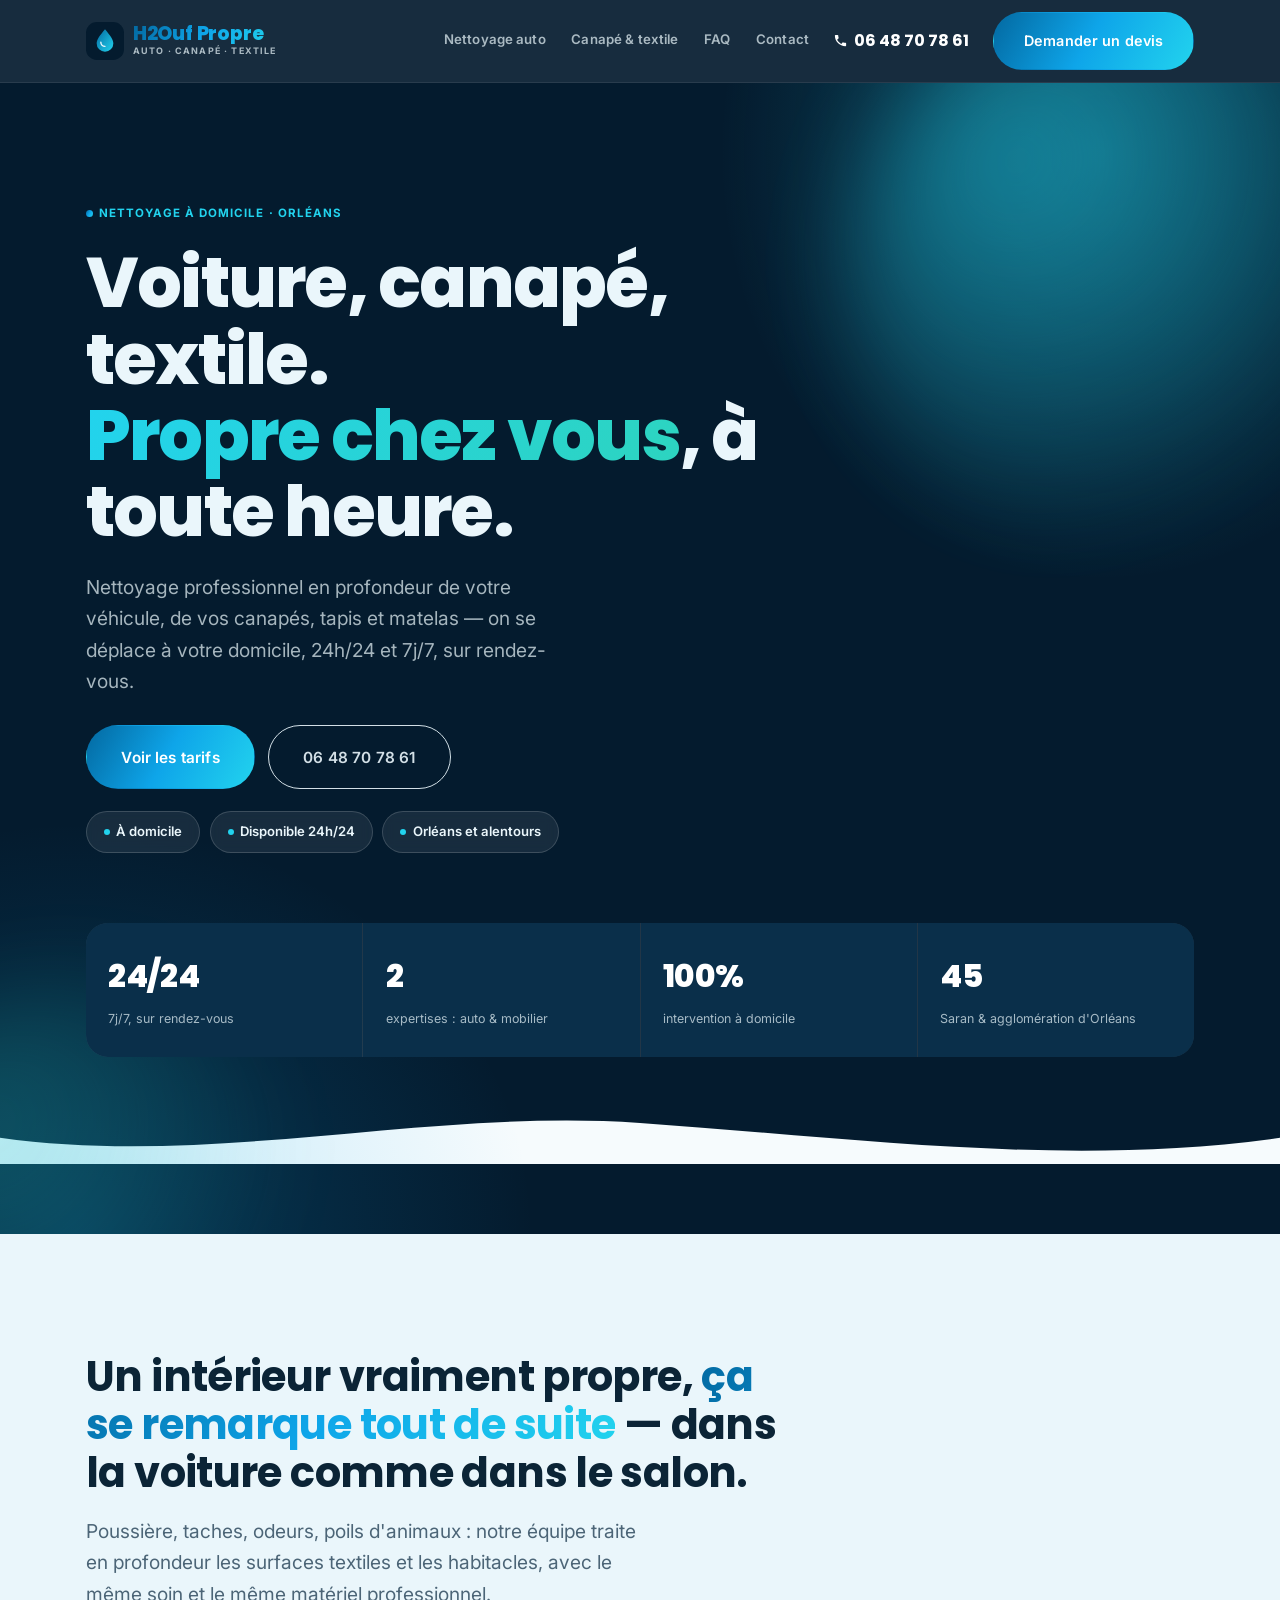
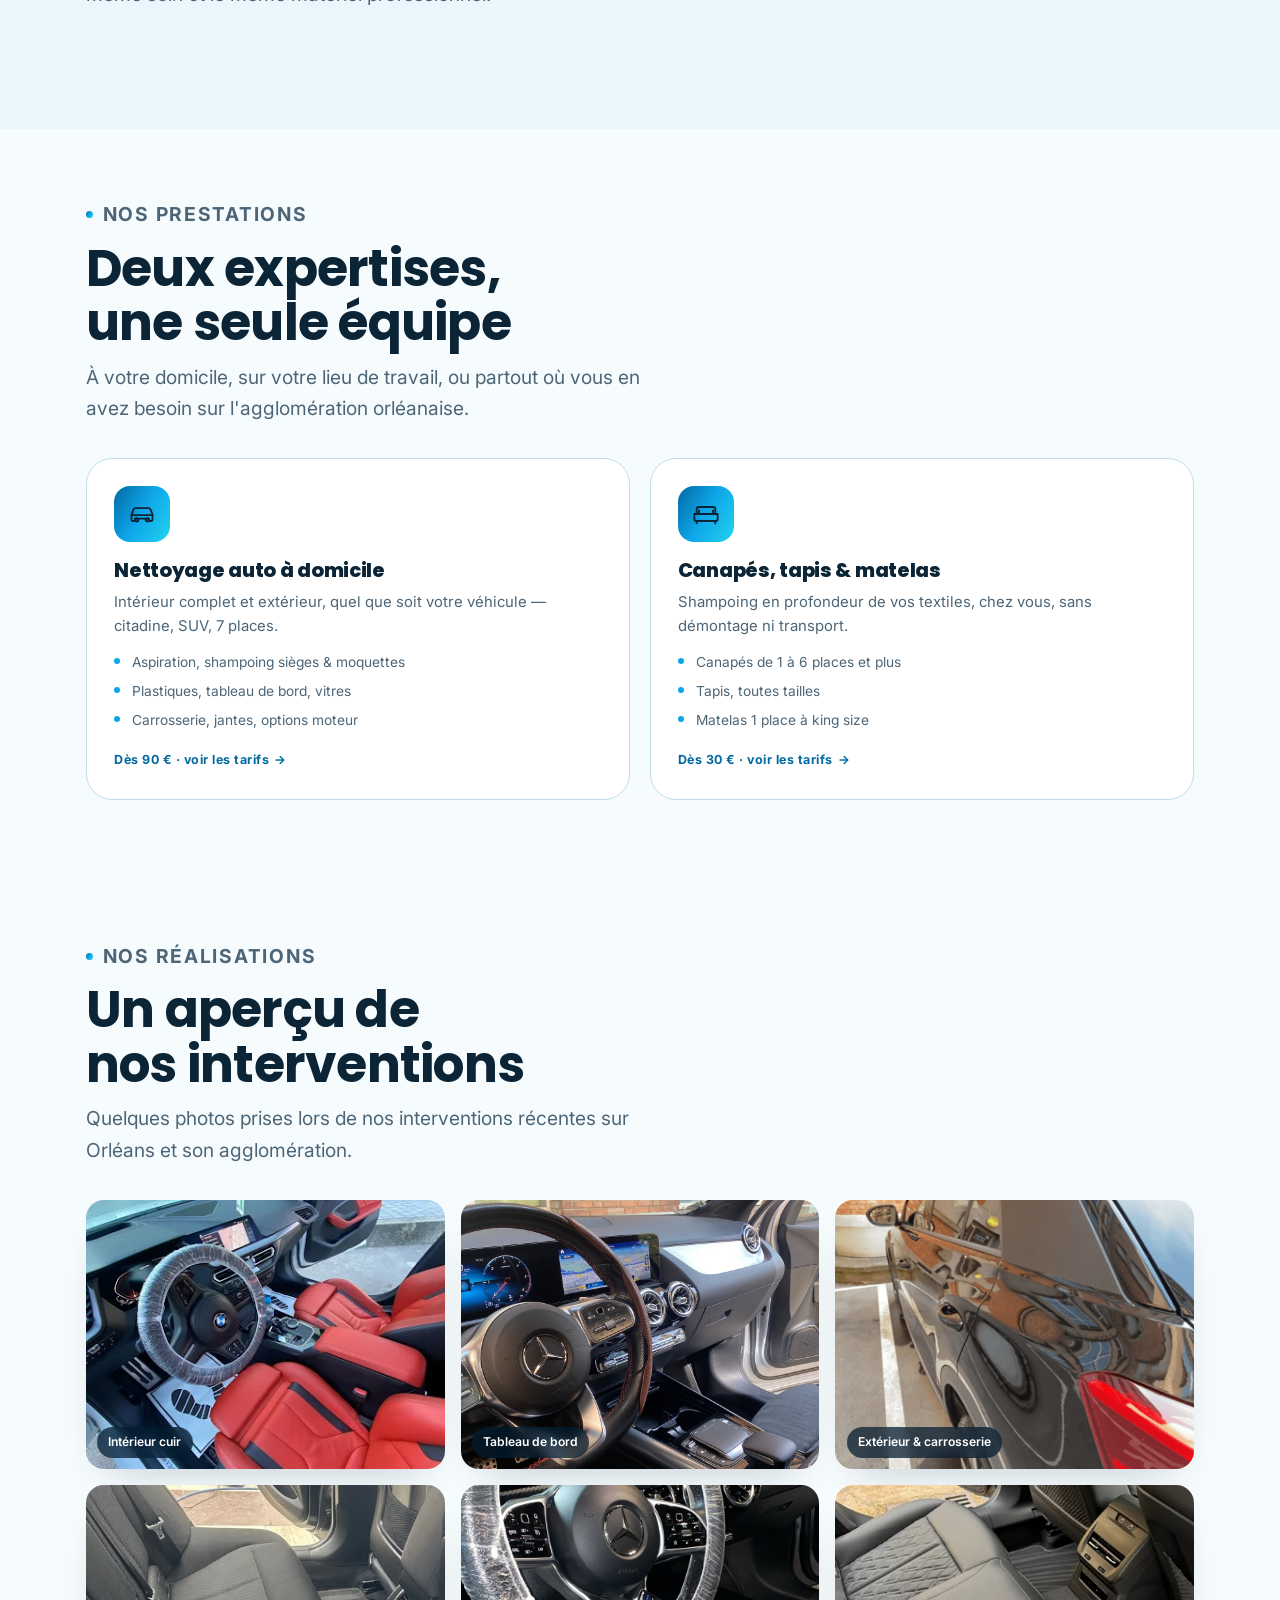
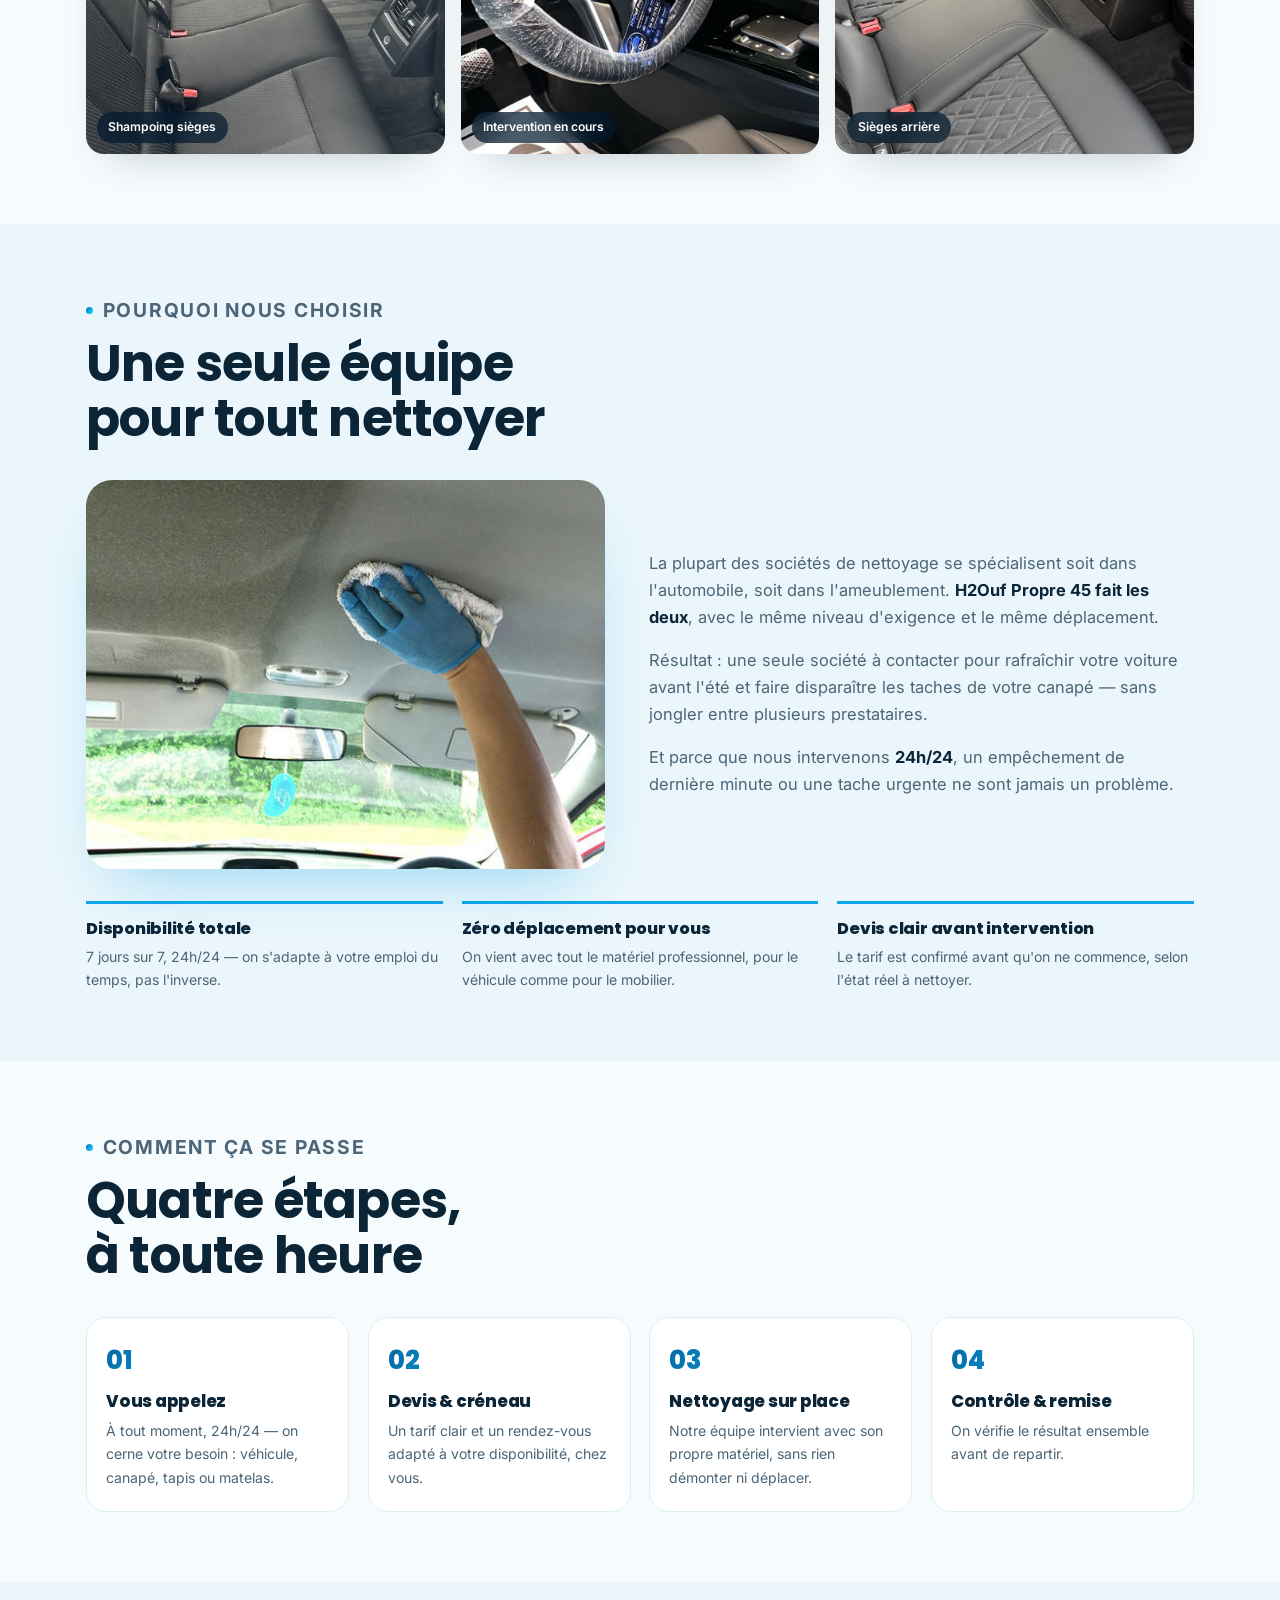
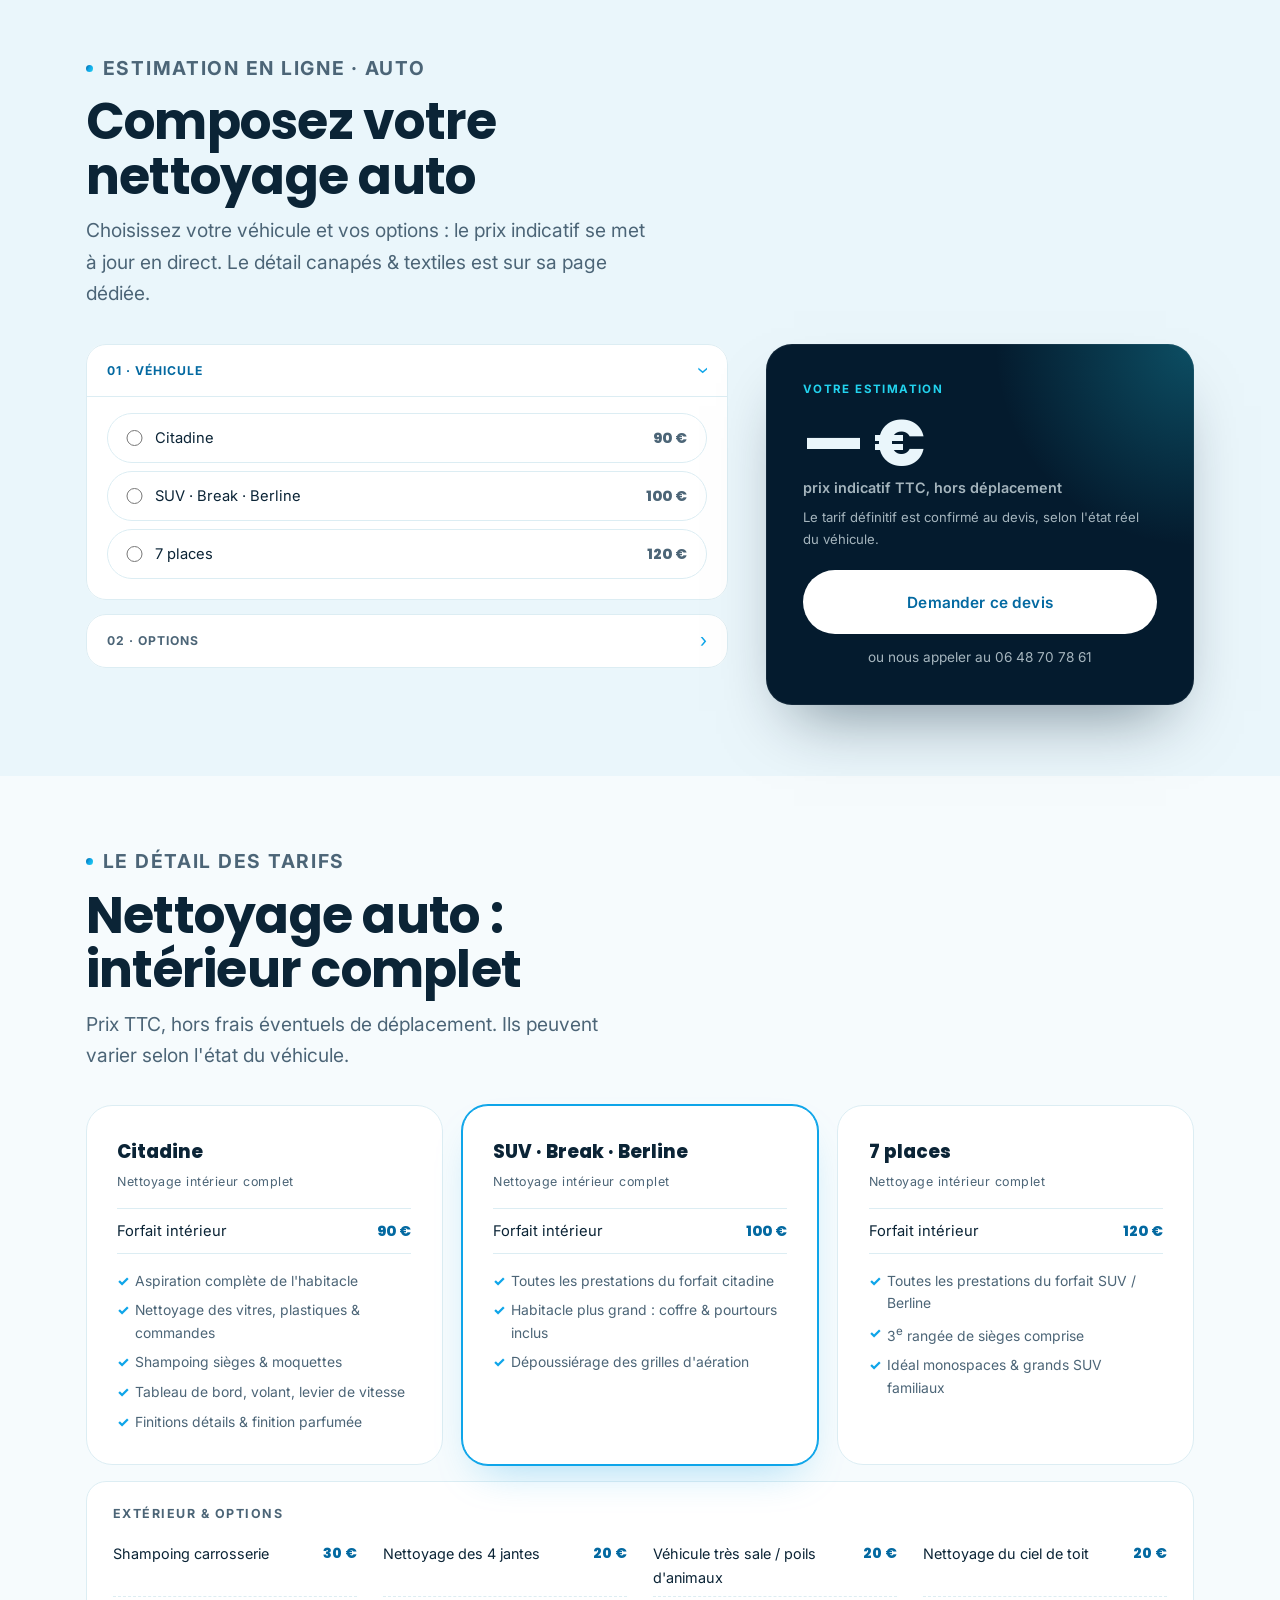
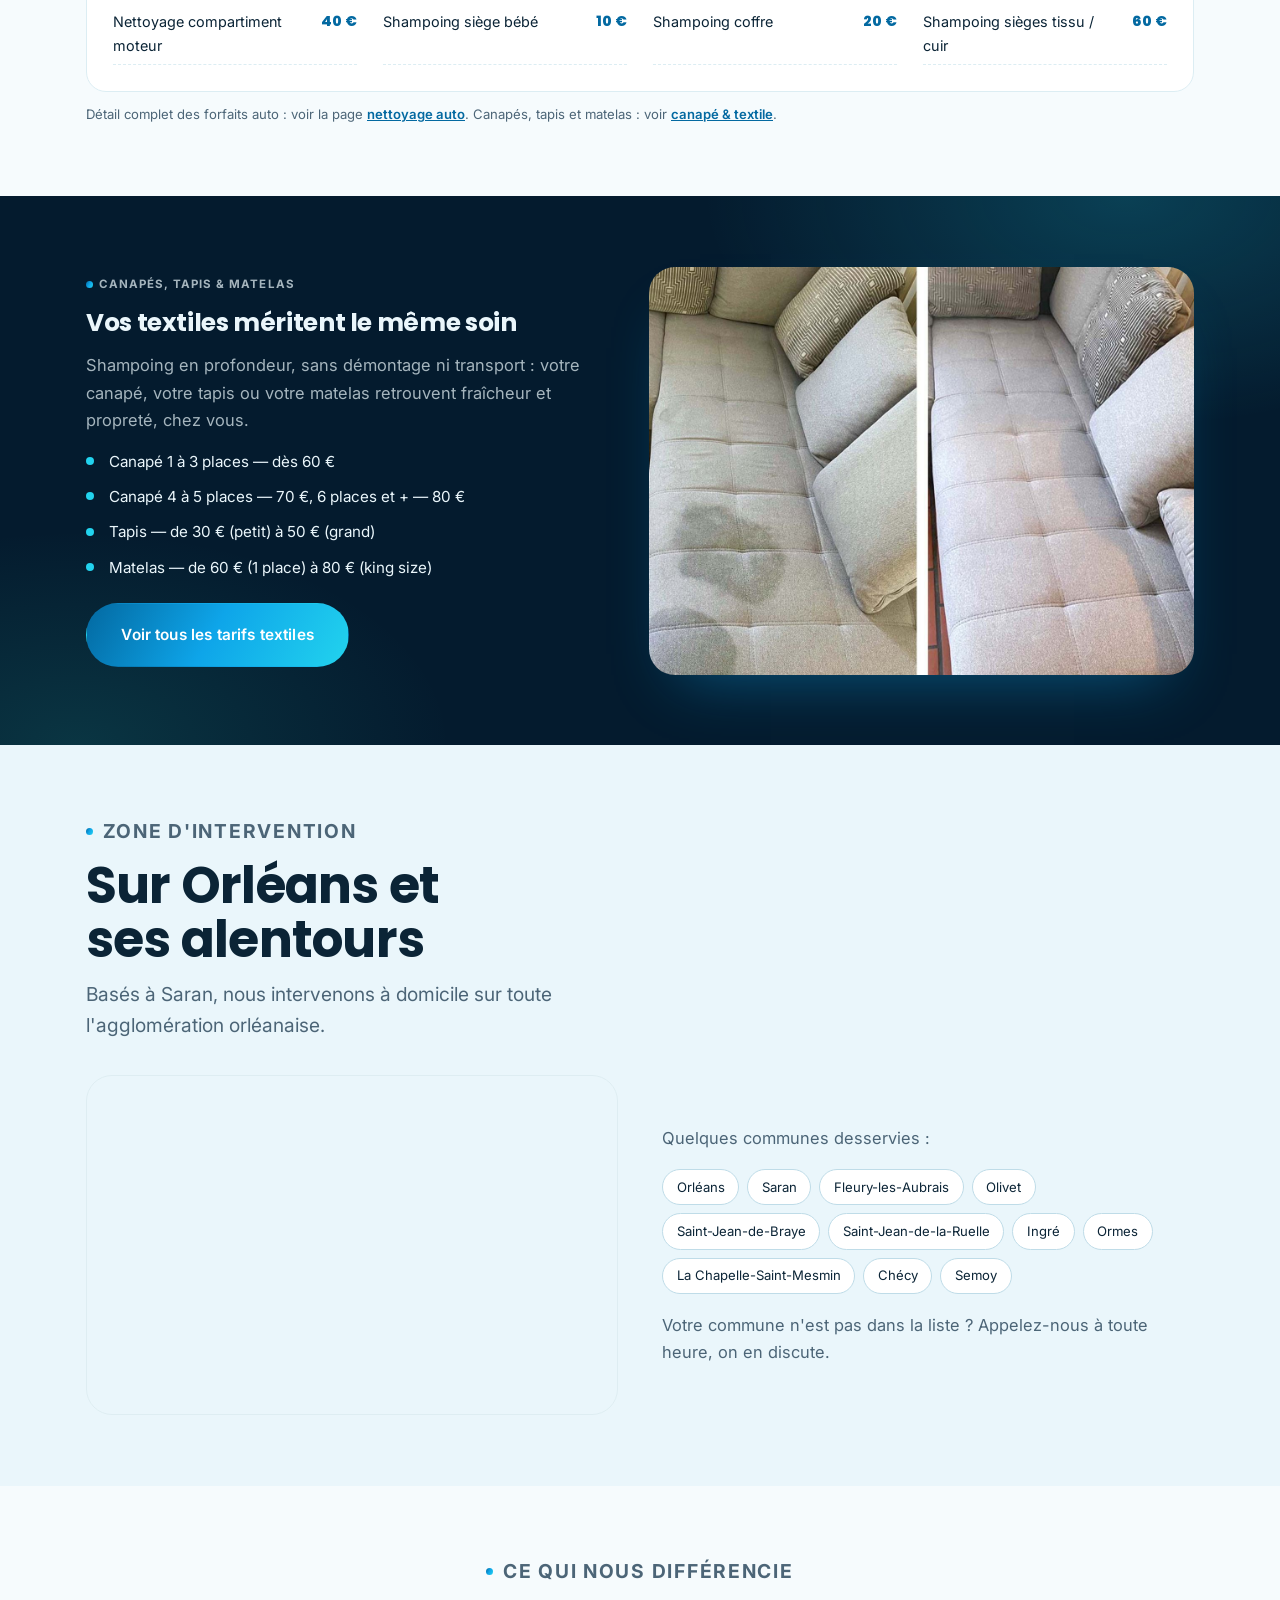
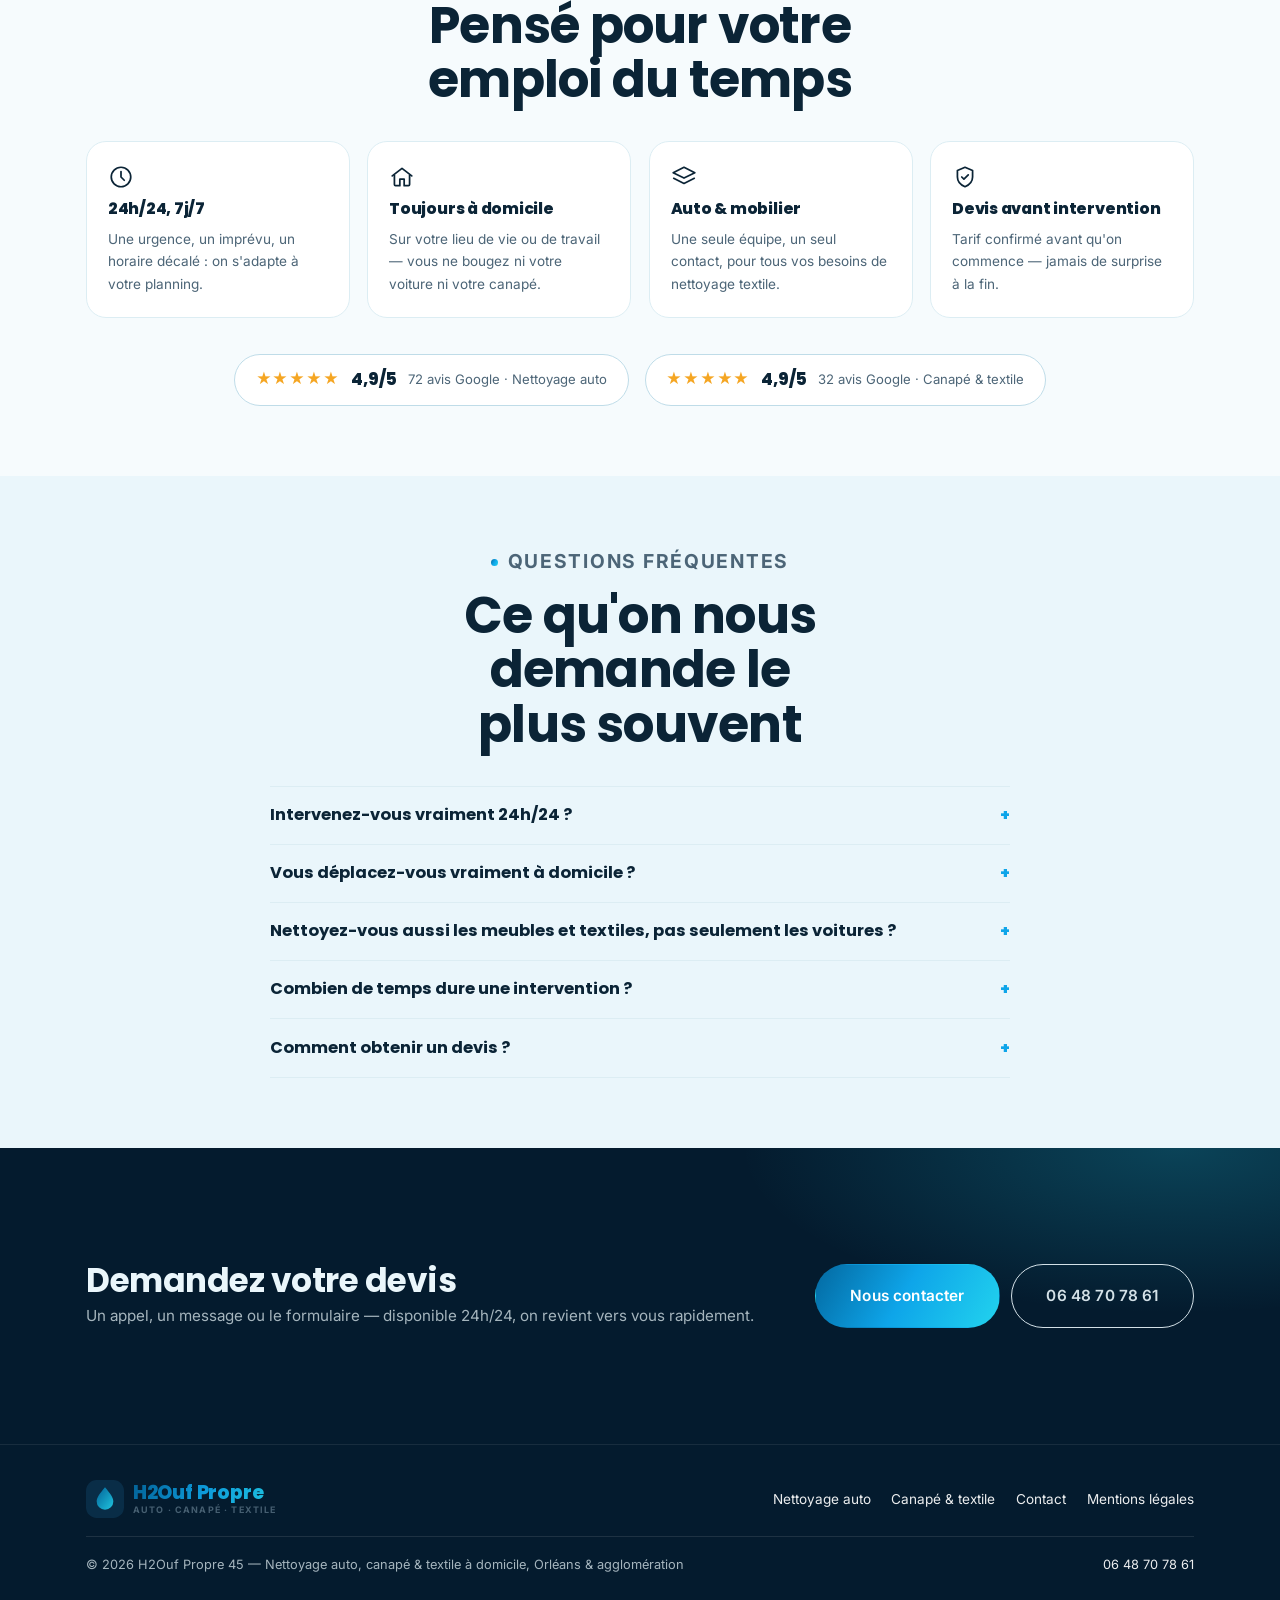
==== index.html @ df5ea88c "Initial commit — site vitrine H2Ouf Propre 45 Site statique (nettoyage auto, canapé/tapis/matelas à " ====
<!doctype html>
<html lang="fr">
<head>
<meta charset="utf-8" />
<meta name="viewport" content="width=device-width, initial-scale=1" />
<title>H2Ouf Propre 45 — Nettoyage auto &amp; canapé, Orléans</title>
<meta name="description" content="Nettoyage professionnel à domicile sur Orléans et son agglomération : intérieur &amp; extérieur auto, canapés, tapis, matelas. Intervention 24h/24, 7j/7, sur rendez-vous." />
<link rel="icon" type="image/svg+xml" href="data:image/svg+xml,%3Csvg xmlns='http://www.w3.org/2000/svg' viewBox='0 0 64 64'%3E%3Cdefs%3E%3ClinearGradient id='g' x1='0' y1='0' x2='1' y2='1'%3E%3Cstop offset='0' stop-color='%230369a1'/%3E%3Cstop offset='1' stop-color='%2322d3ee'/%3E%3C/linearGradient%3E%3C/defs%3E%3Crect width='64' height='64' rx='16' fill='%23041b2e'/%3E%3Cpath d='M32 12c9 11 14 17 14 24a14 14 0 1 1-28 0c0-7 5-13 14-24Z' fill='url(%23g)'/%3E%3C/svg%3E" />
<meta property="og:title" content="H2Ouf Propre 45 — Nettoyage auto, canapé &amp; textile à domicile" />
<meta property="og:description" content="Intervention 24h/24 sur Orléans et son agglomération. Auto, canapés, tapis, matelas — nettoyage professionnel chez vous." />
<meta property="og:type" content="website" />
<meta property="og:image" content="https://h2oufpropre45.fr/assets/og-image.svg" />
<meta name="twitter:card" content="summary_large_image" />
<link rel="canonical" href="https://h2oufpropre45.fr/" />

<script type="application/ld+json">
{
  "@context": "https://schema.org",
  "@type": "LocalBusiness",
  "name": "H2Ouf Propre 45",
  "description": "Nettoyage professionnel à domicile de véhicules, canapés, tapis et matelas, sur Orléans et son agglomération. Intervention 24h/24 sur rendez-vous.",
  "telephone": "+33648707861",
  "url": "https://h2oufpropre45.fr",
  "priceRange": "30–120 €",
  "areaServed": { "@type": "City", "name": "Orléans" },
  "address": {
    "@type": "PostalAddress",
    "streetAddress": "287 rue de l'ancien aérodrome",
    "addressLocality": "Saran",
    "postalCode": "45770",
    "addressRegion": "Loiret",
    "addressCountry": "FR"
  },
  "openingHoursSpecification": {
    "@type": "OpeningHoursSpecification",
    "dayOfWeek": ["Monday","Tuesday","Wednesday","Thursday","Friday","Saturday","Sunday"],
    "opens": "00:00",
    "closes": "23:59"
  }
}
</script>

<script type="application/ld+json">
{
  "@context": "https://schema.org",
  "@type": "FAQPage",
  "mainEntity": [
    {
      "@type": "Question",
      "name": "Intervenez-vous vraiment 24h/24 ?",
      "acceptedAnswer": { "@type": "Answer", "text": "Oui. Nous prenons les appels et les demandes à toute heure, 7 jours sur 7, et fixons un créneau d'intervention selon votre urgence et nos disponibilités." }
    },
    {
      "@type": "Question",
      "name": "Vous déplacez-vous vraiment à domicile ?",
      "acceptedAnswer": { "@type": "Answer", "text": "Oui, avec tout le matériel nécessaire — pour votre véhicule comme pour votre canapé, votre tapis ou votre matelas. Aucun besoin de vous déplacer." }
    },
    {
      "@type": "Question",
      "name": "Nettoyez-vous aussi les meubles et textiles, pas seulement les voitures ?",
      "acceptedAnswer": { "@type": "Answer", "text": "Oui, c'est notre spécificité : la même équipe et le même savoir-faire pour l'intérieur de votre véhicule et pour vos canapés, tapis et matelas." }
    },
    {
      "@type": "Question",
      "name": "Combien de temps dure une intervention ?",
      "acceptedAnswer": { "@type": "Answer", "text": "Comptez en moyenne 1 h à 2 h pour un nettoyage intérieur complet de véhicule, et de 30 min à 1 h 30 pour un canapé selon sa taille. Un devis précis vous est donné avant l'intervention." }
    },
    {
      "@type": "Question",
      "name": "Comment obtenir un devis ?",
      "acceptedAnswer": { "@type": "Answer", "text": "Un appel ou un message au 06 48 70 78 61, à toute heure. On vous propose un créneau et un tarif clair avant de venir." }
    }
  ]
}
</script>

<link rel="preconnect" href="https://fonts.googleapis.com" />
<link rel="preconnect" href="https://fonts.gstatic.com" crossorigin />
<link rel="stylesheet" href="https://fonts.googleapis.com/css2?family=Poppins:wght@700;800&family=Inter:wght@400;600;700&display=swap" />
<link rel="stylesheet" href="assets/style.css" />
</head>
<body>

<header class="bar">
  <div class="wrap bar__in">
    <a class="brandmark bar__brand" href="/" aria-label="H2Ouf Propre 45 — accueil">
      <svg class="brandmark__icon" viewBox="0 0 64 64" aria-hidden="true">
        <defs><linearGradient id="lg1" x1="0" y1="0" x2="1" y2="1"><stop offset="0" stop-color="#0369a1"/><stop offset="1" stop-color="#22d3ee"/></linearGradient></defs>
        <rect width="64" height="64" rx="18" fill="#041b2e"/>
        <path d="M32 12c9 11 14 17 14 24a14 14 0 1 1-28 0c0-7 5-13 14-24Z" fill="url(#lg1)"/>
        <path d="M25 34a7 7 0 0 0 7 7" stroke="#eaf6fb" stroke-width="2.4" stroke-linecap="round" fill="none"/>
      </svg>
      <span class="brandmark__type"><b>H2Ouf Propre</b><span>Auto · Canapé · Textile</span></span>
    </a>
    <button class="bar__burger" id="burger" aria-label="Ouvrir le menu" aria-expanded="false" aria-controls="nav"><span></span></button>
    <nav class="bar__nav" id="nav">
      <a href="nettoyage-auto.html">Nettoyage auto</a>
      <a href="canape-textile.html">Canapé &amp; textile</a>
      <a href="/#faq">FAQ</a>
      <a href="contact.html">Contact</a>
    </nav>
    <a class="bar__tel" href="tel:+33648707861">
      <svg viewBox="0 0 24 24" aria-hidden="true"><path d="M6.6 10.8c1.4 2.8 3.8 5.1 6.6 6.6l2.2-2.2c.3-.3.7-.4 1-.2 1.1.4 2.3.6 3.6.6.6 0 1 .4 1 1V20c0 .6-.4 1-1 1C10.6 21 3 13.4 3 4c0-.6.4-1 1-1h3.4c.6 0 1 .4 1 1 0 1.2.2 2.4.6 3.6.1.4 0 .8-.3 1L6.6 10.8z" fill="currentColor"/></svg>
      06 48 70 78 61
    </a>
    <a class="btn bar__cta" href="contact.html">Demander un devis</a>
  </div>
</header>

<main id="top">

  <section class="hero">
    <div class="hero__blob hero__blob--a" aria-hidden="true"></div>
    <div class="hero__blob hero__blob--b" aria-hidden="true"></div>
    <div class="wrap hero__row">
      <div class="hero__in">
        <p class="label">Nettoyage à domicile · Orléans</p>
        <h1>Voiture, canapé, textile.<br /><em>Propre chez vous</em>, à toute heure.</h1>
        <p class="hero__sub">Nettoyage professionnel en profondeur de votre véhicule, de vos canapés, tapis et matelas — on se déplace à votre domicile, 24h/24 et 7j/7, sur rendez-vous.</p>
        <div class="hero__actions">
          <a class="btn btn--lg" href="/#tarifs">Voir les tarifs</a>
          <a class="btn btn--ghost btn--lg" href="tel:+33648707861">06 48 70 78 61</a>
        </div>
        <div class="hero__chips">
          <span>À domicile</span>
          <span>Disponible 24h/24</span>
          <span>Orléans et alentours</span>
        </div>
      </div>
    </div>
    <div class="wrap hero__media">
      <div class="hero__cards reveal">
        <div class="hero__card"><b>24/24</b><span>7j/7, sur rendez-vous</span></div>
        <div class="hero__card"><b>2</b><span>expertises : auto &amp; mobilier</span></div>
        <div class="hero__card"><b>100%</b><span>intervention à domicile</span></div>
        <div class="hero__card"><b>45</b><span>Saran &amp; agglomération d'Orléans</span></div>
      </div>
    </div>
    <svg class="wave" viewBox="0 0 1440 60" preserveAspectRatio="none" aria-hidden="true"><path style="fill:var(--bg)" d="M0,32 C240,64 480,0 720,16 C960,32 1200,64 1440,32 L1440,60 L0,60 Z"/></svg>
  </section>

  <section class="statement">
    <div class="wrap statement__in reveal">
      <p>Un intérieur vraiment propre, <em>ça se remarque tout de suite</em> — dans la voiture comme dans le salon.</p>
      <span>Poussière, taches, odeurs, poils d'animaux : notre équipe traite en profondeur les surfaces textiles et les habitacles, avec le même soin et le même matériel professionnel.</span>
    </div>
  </section>

  <section id="services">
    <div class="wrap">
      <div class="head reveal">
        <p class="label">Nos prestations</p>
        <h2>Deux expertises, une seule équipe</h2>
        <p>À votre domicile, sur votre lieu de travail, ou partout où vous en avez besoin sur l'agglomération orléanaise.</p>
      </div>
      <div class="svc-grid reveal">
        <a class="svc" href="nettoyage-auto.html">
          <div class="svc__icon"><svg viewBox="0 0 24 24" aria-hidden="true"><path d="M3 13l1.5-4.5A2 2 0 0 1 6.4 7h11.2a2 2 0 0 1 1.9 1.5L21 13" stroke="currentColor" stroke-width="1.6" stroke-linecap="round" stroke-linejoin="round"/><path d="M3 13h18v4a1 1 0 0 1-1 1h-1a1 1 0 0 1-1-1v-1H6v1a1 1 0 0 1-1 1H4a1 1 0 0 1-1-1v-4Z" stroke="currentColor" stroke-width="1.6" stroke-linejoin="round"/><circle cx="7.5" cy="17" r="1.4" stroke="currentColor" stroke-width="1.6"/><circle cx="16.5" cy="17" r="1.4" stroke="currentColor" stroke-width="1.6"/></svg></div>
          <div class="svc__body">
            <h3>Nettoyage auto à domicile</h3>
            <p>Intérieur complet et extérieur, quel que soit votre véhicule — citadine, SUV, 7 places.</p>
            <ul class="svc__list">
              <li>Aspiration, shampoing sièges &amp; moquettes</li>
              <li>Plastiques, tableau de bord, vitres</li>
              <li>Carrosserie, jantes, options moteur</li>
            </ul>
            <span class="svc__more">Dès 90 € · voir les tarifs</span>
          </div>
        </a>
        <a class="svc" href="canape-textile.html">
          <div class="svc__icon"><svg viewBox="0 0 24 24" aria-hidden="true"><path d="M4 12V8a2 2 0 0 1 2-2h12a2 2 0 0 1 2 2v4" stroke="currentColor" stroke-width="1.6" stroke-linecap="round" stroke-linejoin="round"/><path d="M2 12h20v4a2 2 0 0 1-2 2H4a2 2 0 0 1-2-2v-4Z" stroke="currentColor" stroke-width="1.6" stroke-linejoin="round"/><path d="M4 18v2M20 18v2M6 12V9M18 12V9" stroke="currentColor" stroke-width="1.6" stroke-linecap="round"/></svg></div>
          <div class="svc__body">
            <h3>Canapés, tapis &amp; matelas</h3>
            <p>Shampoing en profondeur de vos textiles, chez vous, sans démontage ni transport.</p>
            <ul class="svc__list">
              <li>Canapés de 1 à 6 places et plus</li>
              <li>Tapis, toutes tailles</li>
              <li>Matelas 1 place à king size</li>
            </ul>
            <span class="svc__more">Dès 30 € · voir les tarifs</span>
          </div>
        </a>
      </div>
    </div>
  </section>

  <section id="realisations">
    <div class="wrap">
      <div class="head reveal">
        <p class="label">Nos réalisations</p>
        <h2>Un aperçu de nos interventions</h2>
        <p>Quelques photos prises lors de nos interventions récentes sur Orléans et son agglomération.</p>
      </div>
      <div class="gallery reveal">
        <div class="gallery__item"><img src="assets/realisations/auto-interieur-bmw.webp" alt="Habitacle BMW nettoyé, sièges cuir rouge" width="382" height="510" loading="lazy" /><span>Intérieur cuir</span></div>
        <div class="gallery__item"><img src="assets/realisations/auto-interieur-mercedes.jpg" alt="Tableau de bord Mercedes après nettoyage" width="1100" height="1466" loading="lazy" /><span>Tableau de bord</span></div>
        <div class="gallery__item"><img src="assets/realisations/auto-exterieur-suv.png" alt="Carrosserie de SUV noir après lavage extérieur" width="373" height="609" loading="lazy" /><span>Extérieur &amp; carrosserie</span></div>
        <div class="gallery__item"><img src="assets/realisations/auto-sieges-tissu.jpg" alt="Sièges tissu nettoyés à la vapeur, machine professionnelle visible" width="480" height="853" loading="lazy" /><span>Shampoing sièges</span></div>
        <div class="gallery__item"><img src="assets/realisations/auto-volant-protection.jpg" alt="Technicien nettoyant un volant lors d'une intervention" width="900" height="1600" loading="lazy" /><span>Intervention en cours</span></div>
        <div class="gallery__item"><img src="assets/realisations/auto-sieges-cuir.jpg" alt="Banquette arrière en cuir nettoyée" width="480" height="853" loading="lazy" /><span>Sièges arrière</span></div>
      </div>
    </div>
  </section>

  <section class="sec--alt">
    <div class="wrap">
      <div class="head reveal">
        <p class="label">Pourquoi nous choisir</p>
        <h2>Une seule équipe pour tout nettoyer</h2>
      </div>
      <div class="why reveal">
        <div class="why__panel why__panel--photo">
          <img src="assets/realisations/auto-ciel-de-toit.jpg" alt="Technicien H2Ouf Propre 45 nettoyant le ciel de toit d'un véhicule" width="594" height="396" loading="lazy" />
        </div>
        <div class="why__text">
          <p>La plupart des sociétés de nettoyage se spécialisent soit dans l'automobile, soit dans l'ameublement. <strong>H2Ouf Propre 45 fait les deux</strong>, avec le même niveau d'exigence et le même déplacement.</p>
          <p>Résultat : une seule société à contacter pour rafraîchir votre voiture avant l'été et faire disparaître les taches de votre canapé — sans jongler entre plusieurs prestataires.</p>
          <p>Et parce que nous intervenons <strong>24h/24</strong>, un empêchement de dernière minute ou une tache urgente ne sont jamais un problème.</p>
        </div>
      </div>
      <div class="guarantees reveal">
        <div class="g"><h3>Disponibilité totale</h3><p>7 jours sur 7, 24h/24 — on s'adapte à votre emploi du temps, pas l'inverse.</p></div>
        <div class="g"><h3>Zéro déplacement pour vous</h3><p>On vient avec tout le matériel professionnel, pour le véhicule comme pour le mobilier.</p></div>
        <div class="g"><h3>Devis clair avant intervention</h3><p>Le tarif est confirmé avant qu'on ne commence, selon l'état réel à nettoyer.</p></div>
      </div>
    </div>
  </section>

  <section id="process">
    <div class="wrap">
      <div class="head reveal">
        <p class="label">Comment ça se passe</p>
        <h2>Quatre étapes, à toute heure</h2>
      </div>
      <div class="steps reveal">
        <div class="step"><h3>Vous appelez</h3><p>À tout moment, 24h/24 — on cerne votre besoin : véhicule, canapé, tapis ou matelas.</p></div>
        <div class="step"><h3>Devis &amp; créneau</h3><p>Un tarif clair et un rendez-vous adapté à votre disponibilité, chez vous.</p></div>
        <div class="step"><h3>Nettoyage sur place</h3><p>Notre équipe intervient avec son propre matériel, sans rien démonter ni déplacer.</p></div>
        <div class="step"><h3>Contrôle &amp; remise</h3><p>On vérifie le résultat ensemble avant de repartir.</p></div>
      </div>
    </div>
  </section>

  <section id="estimation" class="sec--alt">
    <div class="wrap">
      <div class="head reveal">
        <p class="label">Estimation en ligne · Auto</p>
        <h2>Composez votre nettoyage auto</h2>
        <p>Choisissez votre véhicule et vos options : le prix indicatif se met à jour en direct. Le détail canapés &amp; textiles est sur sa page dédiée.</p>
      </div>
      <form class="estim reveal" id="estim">
        <div class="estim__fields">
          <fieldset class="estim__group is-open">
            <legend class="sr-only">Votre véhicule</legend>
            <div class="estim__ghead" role="button" tabindex="0" aria-expanded="true" aria-controls="estimVehiculeBody">
              <span class="estim__gtitle">01 · Véhicule</span>
              <span class="estim__gsummary"></span>
              <span class="estim__gchev" aria-hidden="true">›</span>
            </div>
            <div class="estim__gbody" id="estimVehiculeBody">
              <label class="opt"><input type="radio" name="vehicule" value="90" /> <span>Citadine</span><b>90 €</b></label>
              <label class="opt"><input type="radio" name="vehicule" value="100" /> <span>SUV · Break · Berline</span><b>100 €</b></label>
              <label class="opt"><input type="radio" name="vehicule" value="120" /> <span>7 places</span><b>120 €</b></label>
            </div>
          </fieldset>
          <fieldset class="estim__group estim__group--list">
            <legend class="sr-only">Options</legend>
            <div class="estim__ghead" role="button" tabindex="0" aria-expanded="false" aria-controls="estimOptionsBody">
              <span class="estim__gtitle">02 · Options</span>
              <span class="estim__gsummary"></span>
              <span class="estim__gchev" aria-hidden="true">›</span>
            </div>
            <div class="estim__gbody" id="estimOptionsBody">
              <label class="opt"><input type="checkbox" name="opt" value="30" /> <span>Shampoing carrosserie</span><b>+30 €</b></label>
              <label class="opt"><input type="checkbox" name="opt" value="20" /> <span>Nettoyage des 4 jantes</span><b>+20 €</b></label>
              <label class="opt"><input type="checkbox" name="opt" value="20" /> <span>Véhicule très sale / poils d'animaux</span><b>+20 €</b></label>
              <label class="opt"><input type="checkbox" name="opt" value="20" /> <span>Ciel de toit</span><b>+20 €</b></label>
              <label class="opt"><input type="checkbox" name="opt" value="40" /> <span>Compartiment moteur</span><b>+40 €</b></label>
              <label class="opt"><input type="checkbox" name="opt" value="10" /> <span>Siège bébé</span><b>+10 €</b></label>
              <label class="opt"><input type="checkbox" name="opt" value="20" /> <span>Shampoing coffre</span><b>+20 €</b></label>
              <label class="opt"><input type="checkbox" name="opt" value="60" /> <span>Shampoing sièges tissu/cuir</span><b>+60 €</b></label>
            </div>
          </fieldset>
        </div>
        <aside class="estim__result">
          <p class="estim__rlabel">Votre estimation</p>
          <p class="estim__price"><span id="estimPrice">—</span> €<small>prix indicatif TTC, hors déplacement</small></p>
          <p class="estim__note">Le tarif définitif est confirmé au devis, selon l'état réel du véhicule.</p>
          <a class="btn btn--lg" id="estimCta" href="contact.html">Demander ce devis</a>
          <a class="estim__tel" href="tel:+33648707861">ou nous appeler au 06 48 70 78 61</a>
        </aside>
      </form>
    </div>
  </section>

  <section id="tarifs">
    <div class="wrap">
      <div class="head reveal">
        <p class="label">Le détail des tarifs</p>
        <h2>Nettoyage auto&nbsp;: intérieur complet</h2>
        <p>Prix TTC, hors frais éventuels de déplacement. Ils peuvent varier selon l'état du véhicule.</p>
      </div>
      <div class="price-grid reveal">
        <div class="price">
          <div class="price__top"><span class="price__name">Citadine</span><span class="price__meta">Nettoyage intérieur complet</span></div>
          <div class="price__rows"><div class="price__row"><span>Forfait intérieur</span><b>90 €</b></div></div>
          <div class="price__list"><ul>
            <li>Aspiration complète de l'habitacle</li>
            <li>Nettoyage des vitres, plastiques &amp; commandes</li>
            <li>Shampoing sièges &amp; moquettes</li>
            <li>Tableau de bord, volant, levier de vitesse</li>
            <li>Finitions détails &amp; finition parfumée</li>
          </ul></div>
        </div>
        <div class="price price--feature">
          <div class="price__top"><span class="price__name">SUV · Break · Berline</span><span class="price__meta">Nettoyage intérieur complet</span></div>
          <div class="price__rows"><div class="price__row"><span>Forfait intérieur</span><b>100 €</b></div></div>
          <div class="price__list"><ul>
            <li>Toutes les prestations du forfait citadine</li>
            <li>Habitacle plus grand : coffre &amp; pourtours inclus</li>
            <li>Dépoussiérage des grilles d'aération</li>
          </ul></div>
        </div>
        <div class="price">
          <div class="price__top"><span class="price__name">7 places</span><span class="price__meta">Nettoyage intérieur complet</span></div>
          <div class="price__rows"><div class="price__row"><span>Forfait intérieur</span><b>120 €</b></div></div>
          <div class="price__list"><ul>
            <li>Toutes les prestations du forfait SUV / Berline</li>
            <li>3<sup>e</sup> rangée de sièges comprise</li>
            <li>Idéal monospaces &amp; grands SUV familiaux</li>
          </ul></div>
        </div>
      </div>
      <div class="options reveal">
        <h3>Extérieur &amp; options</h3>
        <ul>
          <li><span>Shampoing carrosserie</span><b>30 €</b></li>
          <li><span>Nettoyage des 4 jantes</span><b>20 €</b></li>
          <li><span>Véhicule très sale / poils d'animaux</span><b>20 €</b></li>
          <li><span>Nettoyage du ciel de toit</span><b>20 €</b></li>
          <li><span>Nettoyage compartiment moteur</span><b>40 €</b></li>
          <li><span>Shampoing siège bébé</span><b>10 €</b></li>
          <li><span>Shampoing coffre</span><b>20 €</b></li>
          <li><span>Shampoing sièges tissu / cuir</span><b>60 €</b></li>
        </ul>
      </div>
      <p class="price-note">Détail complet des forfaits auto : voir la page <a href="nettoyage-auto.html" class="link-accent">nettoyage auto</a>. Canapés, tapis et matelas : voir <a href="canape-textile.html" class="link-accent">canapé &amp; textile</a>.</p>
    </div>
  </section>

  <section id="canape" class="sec--dark">
    <div class="wrap">
      <div class="why reveal">
        <div class="why__text">
          <p class="label">Canapés, tapis &amp; matelas</p>
          <h2>Vos textiles méritent le même soin</h2>
          <p>Shampoing en profondeur, sans démontage ni transport : votre canapé, votre tapis ou votre matelas retrouvent fraîcheur et propreté, chez vous.</p>
          <ul class="ceramic__list mt-sm">
            <li>Canapé 1 à 3 places — dès 60 €</li>
            <li>Canapé 4 à 5 places — 70 €, 6 places et + — 80 €</li>
            <li>Tapis — de 30 € (petit) à 50 € (grand)</li>
            <li>Matelas — de 60 € (1 place) à 80 € (king size)</li>
          </ul>
          <div class="actions-row mt-sm">
            <a class="btn btn--lg" href="canape-textile.html">Voir tous les tarifs textiles</a>
          </div>
        </div>
        <div class="why__panel why__panel--photo">
          <img src="assets/realisations/canape-avant-apres.jpg" alt="Canapé avant/après shampoing en profondeur — tache disparue" width="1300" height="1078" loading="lazy" />
        </div>
      </div>
    </div>
  </section>

  <section id="zone" class="sec--alt">
    <div class="wrap">
      <div class="head reveal">
        <p class="label">Zone d'intervention</p>
        <h2>Sur Orléans et ses alentours</h2>
        <p>Basés à Saran, nous intervenons à domicile sur toute l'agglomération orléanaise.</p>
      </div>
      <div class="zone reveal">
        <iframe class="zone__map" title="Zone d'intervention H2Ouf Propre 45 autour d'Orléans"
          src="https://www.google.com/maps?q=287+rue+de+l%27ancien+a%C3%A9rodrome%2C+45770+Saran&z=12&output=embed" loading="lazy"
          referrerpolicy="no-referrer-when-downgrade"></iframe>
        <div class="zone__text">
          <p>Quelques communes desservies :</p>
          <div class="communes">
            <span>Orléans</span><span>Saran</span><span>Fleury-les-Aubrais</span><span>Olivet</span>
            <span>Saint-Jean-de-Braye</span><span>Saint-Jean-de-la-Ruelle</span><span>Ingré</span>
            <span>Ormes</span><span>La Chapelle-Saint-Mesmin</span><span>Chécy</span><span>Semoy</span>
          </div>
          <p>Votre commune n'est pas dans la liste ? Appelez-nous à toute heure, on en discute.</p>
        </div>
      </div>
    </div>
  </section>

  <section id="confiance">
    <div class="wrap">
      <div class="head head--center reveal">
        <p class="label">Ce qui nous différencie</p>
        <h2>Pensé pour votre emploi du temps</h2>
      </div>
      <div class="trust reveal">
        <div class="trust__card">
          <svg viewBox="0 0 24 24" aria-hidden="true"><circle cx="12" cy="12" r="9" stroke="currentColor" stroke-width="1.6"/><path d="M12 7v5l3 3" stroke="currentColor" stroke-width="1.6" stroke-linecap="round"/></svg>
          <h3>24h/24, 7j/7</h3>
          <p>Une urgence, un imprévu, un horaire décalé : on s'adapte à votre planning.</p>
        </div>
        <div class="trust__card">
          <svg viewBox="0 0 24 24" aria-hidden="true"><path d="M3 11l9-7 9 7" stroke="currentColor" stroke-width="1.6" stroke-linecap="round" stroke-linejoin="round"/><path d="M5 10v9a1 1 0 0 0 1 1h4v-6h4v6h4a1 1 0 0 0 1-1v-9" stroke="currentColor" stroke-width="1.6" stroke-linejoin="round"/></svg>
          <h3>Toujours à domicile</h3>
          <p>Sur votre lieu de vie ou de travail — vous ne bougez ni votre voiture ni votre canapé.</p>
        </div>
        <div class="trust__card">
          <svg viewBox="0 0 24 24" aria-hidden="true"><path d="M12 3 2 8l10 5 10-5-10-5Z" stroke="currentColor" stroke-width="1.6" stroke-linejoin="round"/><path d="M2 13l10 5 10-5" stroke="currentColor" stroke-width="1.6" stroke-linejoin="round"/></svg>
          <h3>Auto &amp; mobilier</h3>
          <p>Une seule équipe, un seul contact, pour tous vos besoins de nettoyage textile.</p>
        </div>
        <div class="trust__card">
          <svg viewBox="0 0 24 24" aria-hidden="true"><path d="M12 3l7 3v6c0 5-3.5 7.5-7 9-3.5-1.5-7-4-7-9V6l7-3Z" stroke="currentColor" stroke-width="1.6" stroke-linejoin="round"/><path d="M9 12l2 2 4-4" stroke="currentColor" stroke-width="1.6" stroke-linecap="round" stroke-linejoin="round"/></svg>
          <h3>Devis avant intervention</h3>
          <p>Tarif confirmé avant qu'on commence — jamais de surprise à la fin.</p>
        </div>
      </div>
      <div class="rating-badges reveal">
        <a class="rating-badge" href="https://www.google.com/maps?cid=9685873645271300602" target="_blank" rel="noopener">
          <span class="rating-badge__stars" aria-hidden="true">★★★★★</span>
          <span class="rating-badge__score">4,9/5</span>
          <span class="rating-badge__count">72 avis Google · Nettoyage auto</span>
        </a>
        <a class="rating-badge" href="https://www.google.com/maps?cid=7249110008134948932" target="_blank" rel="noopener">
          <span class="rating-badge__stars" aria-hidden="true">★★★★★</span>
          <span class="rating-badge__score">4,9/5</span>
          <span class="rating-badge__count">32 avis Google · Canapé &amp; textile</span>
        </a>
      </div>
    </div>
  </section>

  <section id="faq" class="sec--alt">
    <div class="wrap">
      <div class="head head--center reveal">
        <p class="label">Questions fréquentes</p>
        <h2>Ce qu'on nous demande le plus souvent</h2>
      </div>
      <div class="faq faq--center reveal">
        <details>
          <summary>Intervenez-vous vraiment 24h/24 ?</summary>
          <p>Oui. Nous prenons les appels et les demandes à toute heure, 7 jours sur 7, et fixons un créneau d'intervention selon votre urgence et nos disponibilités.</p>
        </details>
        <details>
          <summary>Vous déplacez-vous vraiment à domicile ?</summary>
          <p>Oui, avec tout le matériel nécessaire — pour votre véhicule comme pour votre canapé, votre tapis ou votre matelas. Aucun besoin de vous déplacer.</p>
        </details>
        <details>
          <summary>Nettoyez-vous aussi les meubles et textiles, pas seulement les voitures ?</summary>
          <p>Oui, c'est notre spécificité : la même équipe et le même savoir-faire pour l'intérieur de votre véhicule et pour vos canapés, tapis et matelas.</p>
        </details>
        <details>
          <summary>Combien de temps dure une intervention ?</summary>
          <p>Comptez en moyenne 1 h à 2 h pour un nettoyage intérieur complet de véhicule, et de 30 min à 1 h 30 pour un canapé selon sa taille. Un devis précis vous est donné avant l'intervention.</p>
        </details>
        <details>
          <summary>Comment obtenir un devis ?</summary>
          <p>Un appel ou un message au 06 48 70 78 61, à toute heure. On vous propose un créneau et un tarif clair avant de venir.</p>
        </details>
      </div>
    </div>
  </section>

  <section class="cta-band">
    <div class="wrap cta-band__in">
      <div>
        <h2>Demandez votre devis</h2>
        <p>Un appel, un message ou le formulaire — disponible 24h/24, on revient vers vous rapidement.</p>
      </div>
      <div class="cta-band__actions">
        <a class="btn btn--lg" href="contact.html">Nous contacter</a>
        <a class="btn btn--ghost btn--lg" href="tel:+33648707861">06 48 70 78 61</a>
      </div>
    </div>
  </section>

</main>

<footer>
  <div class="wrap foot">
    <div class="foot__top">
      <a class="brandmark" href="/" aria-label="H2Ouf Propre 45 — accueil">
        <svg class="brandmark__icon" viewBox="0 0 64 64" aria-hidden="true">
          <defs><linearGradient id="lg2" x1="0" y1="0" x2="1" y2="1"><stop offset="0" stop-color="#0369a1"/><stop offset="1" stop-color="#22d3ee"/></linearGradient></defs>
          <rect width="64" height="64" rx="18" fill="#0a2f4a"/>
          <path d="M32 12c9 11 14 17 14 24a14 14 0 1 1-28 0c0-7 5-13 14-24Z" fill="url(#lg2)"/>
        </svg>
        <span class="brandmark__type"><b>H2Ouf Propre</b><span>Auto · Canapé · Textile</span></span>
      </a>
      <nav class="foot__nav">
        <a href="nettoyage-auto.html">Nettoyage auto</a>
        <a href="canape-textile.html">Canapé &amp; textile</a>
        <a href="contact.html">Contact</a>
        <a href="mentions-legales.html">Mentions légales</a>
      </nav>
    </div>
    <div class="foot__bottom">
      <span>© 2026 H2Ouf Propre 45 — Nettoyage auto, canapé &amp; textile à domicile, Orléans &amp; agglomération</span>
      <a href="tel:+33648707861">06 48 70 78 61</a>
    </div>
  </div>
</footer>

<a class="call-fab" href="tel:+33648707861" aria-label="Appeler H2Ouf Propre 45 au 06 48 70 78 61"><svg viewBox="0 0 24 24" aria-hidden="true"><path d="M6.6 10.8c1.4 2.8 3.8 5.1 6.6 6.6l2.2-2.2c.3-.3.7-.4 1-.2 1.1.4 2.3.6 3.6.6.6 0 1 .4 1 1V20c0 .6-.4 1-1 1C10.6 21 3 13.4 3 4c0-.6.4-1 1-1h3.4c.6 0 1 .4 1 1 0 1.2.2 2.4.6 3.6.1.4 0 .8-.3 1L6.6 10.8z"/></svg>Appeler</a>

<script src="assets/app.js" defer></script>

</body>
</html>
---- assets/style.css ----
/* H2OUF PROPRE 45 — shared stylesheet. Bright, aquatic, "fresh clean" identity. */
:root {
  --bg: #f6fbfd;
  --bg-2: #eaf6fb;
  --card: #ffffff;
  --ink: #0b2436;
  --mid: #4c6577;
  --line: #dcedf3;
  --line-strong: #bfdce8;

  --deep: #041b2e;
  --deep-2: #0a2f4a;
  --on-deep: #eaf6fb;
  --on-deep-mid: rgba(234,246,251,0.7);

  --blue: #0ea5e9;
  --blue-deep: #0369a1;
  --cyan: #22d3ee;
  --mint: #2dd4bf;

  --grad-brand: linear-gradient(120deg, var(--blue-deep) 0%, var(--blue) 48%, var(--cyan) 100%);

  --maxw: 1220px;
  --pad: clamp(1.15rem, 4.5vw, 3.5rem);

  --fs-label: 0.72rem;
  --fs-body: 1.03rem;
  --fs-lead: clamp(1.06rem, 1.5vw, 1.26rem);
  --fs-h3: clamp(1.22rem, 2.1vw, 1.55rem);
  --fs-h2: clamp(1.95rem, 4.6vw, 3.15rem);
  --fs-h1: clamp(2.4rem, 5.6vw, 4.4rem);

  --radius: 26px;
  --ff-display: "Poppins", system-ui, sans-serif;
  --ff-body: "Inter", system-ui, -apple-system, "Segoe UI", sans-serif;

  color-scheme: light;
}

* { box-sizing: border-box; }
[id] { scroll-margin-top: 90px; }
.sr-only { position: absolute; width: 1px; height: 1px; padding: 0; margin: -1px; overflow: hidden; clip: rect(0,0,0,0); white-space: nowrap; border: 0; }
html { scroll-behavior: smooth; }
@media (prefers-reduced-motion: reduce) { html { scroll-behavior: auto; } }

@keyframes pageFade { from { opacity: 0; transform: translateY(7px); } }
@media (prefers-reduced-motion: no-preference) {
  main, footer { animation: pageFade .42s cubic-bezier(.22,.61,.36,1) both; }
  html.is-leaving main, html.is-leaving footer {
    opacity: 0; transform: translateY(-5px);
    transition: opacity .22s ease, transform .22s ease;
    animation: none;
  }
}

body {
  margin: 0; background: var(--bg); color: var(--ink);
  font-family: var(--ff-body); font-size: var(--fs-body); line-height: 1.64;
  -webkit-font-smoothing: antialiased;
}

h1, h2, h3 { margin: 0; font-family: var(--ff-display); font-weight: 700; line-height: 1.08; letter-spacing: -0.015em; text-wrap: balance; color: inherit; }
p { margin: 0; }
a { color: inherit; }
img, svg { display: block; max-width: 100%; }

.wrap { width: 100%; max-width: var(--maxw); margin-inline: auto; padding-inline: var(--pad); }

/* eyebrow pill — small rounded tag, echoes the droplet/bubble motif */
.label {
  display: inline-flex; align-items: center; gap: 0.5em;
  font-family: var(--ff-body); font-size: var(--fs-label); font-weight: 700; letter-spacing: 0.09em; text-transform: uppercase;
  color: var(--blue-deep);
}
.label::before { content: ""; width: 7px; height: 7px; border-radius: 50%; background: var(--grad-brand); flex: none; }
.sec--dark .label, .hero .label, .phero .label, .cta-band .label { color: var(--cyan); }

.btn {
  display: inline-flex; align-items: center; gap: 0.55em;
  font-family: var(--ff-body); font-weight: 600; font-size: 0.9rem; letter-spacing: 0.01em;
  text-decoration: none; padding: 1rem 1.85rem; border-radius: 999px;
  background: var(--grad-brand); color: #fff; border: 1px solid transparent;
  transition: transform .18s ease, box-shadow .18s ease, filter .18s ease;
}
.btn:hover { transform: translateY(-2px); box-shadow: 0 14px 28px -12px rgba(14,165,233,0.55); filter: brightness(1.04); }
.btn--ghost { background: transparent; color: currentColor; border-color: currentColor; opacity: 0.9; }
.btn--ghost:hover { background: rgba(14,165,233,0.08); transform: translateY(-2px); box-shadow: none; opacity: 1; }
.btn--lg { padding: 1.15rem 2.15rem; font-size: 0.96rem; }

a:focus-visible, .btn:focus-visible, button:focus-visible, summary:focus-visible { outline: 2px solid var(--blue); outline-offset: 3px; }

.reveal-on .reveal { transform: translateY(14px); transition: transform .55s cubic-bezier(.2,.7,.2,1); will-change: transform; }
.reveal-on .reveal.in { transform: none; will-change: auto; }
@media (prefers-reduced-motion: reduce) { .reveal-on .reveal { transform: none !important; transition: none; } }

/* ---------- wordmark ---------- */
.brandmark { display: inline-flex; align-items: center; gap: 0.55rem; text-decoration: none; }
.brandmark__icon { flex: none; width: 38px; height: 38px; }
.brandmark__type { display: grid; line-height: 1; }
.brandmark__type b { font-family: var(--ff-display); font-weight: 800; font-size: 1.18rem; letter-spacing: -0.01em; background: var(--grad-brand); -webkit-background-clip: text; background-clip: text; color: transparent; }
.brandmark__type span { font-size: 0.56rem; font-weight: 700; letter-spacing: 0.13em; text-transform: uppercase; color: var(--mid); margin-top: 0.18rem; }
header.bar .brandmark__type span { color: var(--on-deep-mid); }

/* ---------- header ---------- */
header.bar { position: sticky; top: 0; z-index: 40; background: rgba(4,27,46,0.92); backdrop-filter: blur(10px); border-bottom: 1px solid rgba(255,255,255,0.08); transition: background .5s cubic-bezier(.22,.61,.36,1), border-color .5s cubic-bezier(.22,.61,.36,1), padding .5s cubic-bezier(.22,.61,.36,1); color: var(--on-deep); }
.bar__in { display: flex; align-items: center; gap: 1.5rem; padding-block: 0.75rem; max-width: var(--maxw); transition: background .5s cubic-bezier(.22,.61,.36,1), border-color .5s cubic-bezier(.22,.61,.36,1), box-shadow .5s cubic-bezier(.22,.61,.36,1), border-radius .5s cubic-bezier(.22,.61,.36,1), gap .5s cubic-bezier(.22,.61,.36,1), padding .5s cubic-bezier(.22,.61,.36,1), max-width .5s cubic-bezier(.22,.61,.36,1); }
header.bar.is-float { background: transparent; border-bottom-color: transparent; padding-top: 0.65rem; }
header.bar.is-float .bar__in {
  max-width: min(64rem, calc(100% - 1.8rem));
  margin-inline: auto;
  background: rgba(4,27,46,0.97);
  border: 1px solid rgba(255,255,255,0.12);
  border-radius: 999px;
  box-shadow: 0 18px 44px -14px rgba(3,15,26,0.55), inset 0 1px 0 rgba(255,255,255,0.06);
  gap: 1.1rem;
  padding: 0.4rem 0.6rem 0.4rem 1.1rem;
}
header.bar.is-float .brandmark__icon { width: 30px; height: 30px; }
header.bar.is-float .bar__tel { display: none; }
header.bar.is-float .bar__nav { gap: 1.1rem; }
header.bar.is-float .bar__nav a { font-size: 0.78rem; padding-block: 0.2rem; }
header.bar.is-float .bar__cta { padding-block: 0.68rem; padding-inline: 1.25rem; }
.bar__brand { margin-right: auto; }
.bar__nav { display: flex; gap: 1.6rem; transition: gap .5s cubic-bezier(.22,.61,.36,1); }
.bar__nav a { font-size: 0.83rem; font-weight: 600; letter-spacing: 0.01em; text-decoration: none; color: var(--on-deep-mid); padding-block: 0.3rem; border-bottom: 2px solid transparent; transition: color .18s, border-color .18s, font-size .5s cubic-bezier(.22,.61,.36,1), padding .5s cubic-bezier(.22,.61,.36,1); }
.bar__nav a:hover, .bar__nav a[aria-current="page"] { color: #fff; border-color: var(--cyan); }
.bar__tel { font-family: var(--ff-display); font-weight: 700; font-size: 1rem; text-decoration: none; color: #fff; white-space: nowrap; display: inline-flex; align-items: center; gap: 0.4em; }
.bar__tel svg { width: 15px; height: 15px; fill: var(--cyan); }
.bar__cta { white-space: nowrap; transition: transform .18s ease, box-shadow .18s ease, filter .18s ease, padding .5s cubic-bezier(.22,.61,.36,1); }
@media (prefers-reduced-motion: reduce) { header.bar, .bar__in, .brandmark__icon, .bar__nav, .bar__nav a, .bar__cta { transition: none; } }
.bar__burger { display: none; order: 9; width: 42px; height: 42px; border: 1px solid rgba(255,255,255,0.22); background: transparent; border-radius: 999px; cursor: pointer; align-items: center; justify-content: center; }
.bar__burger span, .bar__burger span::before, .bar__burger span::after { content: ""; display: block; width: 18px; height: 2px; background: #fff; position: relative; }
.bar__burger span::before { position: absolute; top: -6px; }
.bar__burger span::after { position: absolute; top: 6px; }
@media (max-width: 1020px) {
  .bar__nav, .bar__cta { display: none; }
  .bar__burger { display: inline-flex; }
  .bar__in { gap: 0.9rem; }
  .bar__nav.is-open { display: flex; flex-direction: column; gap: 0; position: absolute; left: 0; right: 0; top: 100%; background: var(--deep); border-bottom: 1px solid rgba(255,255,255,0.1); padding: 0.4rem var(--pad) 1rem; }
  .bar__nav.is-open a { padding-block: 0.85rem; border-bottom: 1px solid rgba(255,255,255,0.08); }
  header.bar.is-float .bar__nav.is-open { position: fixed; left: 0.8rem; right: 0.8rem; top: 3.9rem; border: 1px solid rgba(255,255,255,0.12); border-radius: 18px; padding-inline: 1.1rem; box-shadow: 0 20px 46px -16px rgba(3,15,26,0.6); }
}
@media (max-width: 560px) { .bar__tel { display: none; } }

/* ---------- decorative wave divider ---------- */
.wave { display: block; width: 100%; height: clamp(28px, 6vw, 56px); }

/* ---------- home hero ---------- */
.hero { position: relative; background: var(--deep); color: var(--on-deep); overflow: hidden; padding-top: clamp(2.5rem, 6vw, 4rem); }
.hero::before {
  content: ""; position: absolute; inset: 0; z-index: 0; pointer-events: none;
  background:
    radial-gradient(48% 60% at 86% 6%, rgba(34,211,238,0.28), transparent 62%),
    radial-gradient(55% 55% at 6% 100%, rgba(14,165,233,0.22), transparent 65%);
}
.hero__blob { position: absolute; z-index: 0; pointer-events: none; opacity: 0.9; aspect-ratio: 1; border-radius: 50%; filter: blur(46px); }
.hero__blob--a { top: -8%; right: -10%; width: min(46vw, 560px); background: radial-gradient(circle at 30% 30%, rgba(34,211,238,0.5), transparent 70%); }
.hero__blob--b { bottom: -18%; left: -12%; width: min(38vw, 460px); opacity: 0.55; background: radial-gradient(circle at 30% 30%, rgba(45,212,191,0.4), transparent 70%); }
.hero__row { position: relative; z-index: 1; }
.hero__in { display: grid; gap: 1.4rem; justify-items: start; text-align: left; max-width: 44rem; padding-block: clamp(2.2rem, 6vw, 3.6rem) clamp(2.4rem, 5vw, 3.4rem); }
.hero h1 { font-size: var(--fs-h1); font-weight: 800; letter-spacing: -0.025em; }
.hero h1 em { font-style: normal; background: linear-gradient(120deg, var(--cyan), var(--mint)); -webkit-background-clip: text; background-clip: text; color: transparent; }
.hero__sub { color: var(--on-deep-mid); font-size: var(--fs-lead); max-width: 42ch; }
.hero__actions { display: flex; flex-wrap: wrap; gap: 0.8rem; margin-top: 0.3rem; }
.hero__chips { display: flex; flex-wrap: wrap; gap: 0.6rem; }
.hero__chips span {
  display: inline-flex; align-items: center; gap: 0.5em;
  background: rgba(255,255,255,0.08); border: 1px solid rgba(255,255,255,0.16);
  color: var(--on-deep); font-size: 0.82rem; font-weight: 600;
  padding: 0.55rem 1.05rem; border-radius: 999px; backdrop-filter: blur(6px);
}
.hero__chips span::before { content: ""; width: 6px; height: 6px; border-radius: 50%; background: var(--cyan); }
.hero__media { position: relative; z-index: 1; margin-top: clamp(0.5rem, 3vw, 1rem); padding-bottom: clamp(2.2rem, 5vw, 3.2rem); }
.hero__cards { display: grid; grid-template-columns: repeat(4, 1fr); gap: 1px; background: rgba(255,255,255,0.12); border-radius: 22px; overflow: hidden; }
.hero__card { background: var(--deep-2); padding: clamp(1.2rem, 2.4vw, 1.7rem) clamp(1rem, 2vw, 1.4rem); display: grid; gap: 0.4rem; }
.hero__card b { font-family: var(--ff-display); font-weight: 800; font-size: clamp(1.5rem, 2.8vw, 2rem); letter-spacing: -0.02em; color: #fff; }
.hero__card span { font-size: 0.78rem; color: var(--on-deep-mid); }
@media (max-width: 780px) { .hero__cards { grid-template-columns: 1fr 1fr; } }

/* ---------- page hero (sub-pages) ---------- */
.phero { background: var(--deep); color: var(--on-deep); position: relative; overflow: hidden; }
.phero::before {
  content: ""; position: absolute; inset: 0; z-index: 0; pointer-events: none;
  background: radial-gradient(55% 70% at 90% 0%, rgba(34,211,238,0.24), transparent 62%);
}
.phero__in { position: relative; z-index: 1; padding: clamp(2.6rem, 6vw, 4rem) 0 clamp(2.6rem, 5.5vw, 3.6rem); display: grid; gap: clamp(1.1rem, 2.2vw, 1.6rem); max-width: 48rem; }
.crumb { font-size: 0.78rem; color: var(--on-deep-mid); display: flex; gap: 0.45em; flex-wrap: wrap; }
.crumb a { color: var(--on-deep-mid); text-decoration: none; }
.crumb a:hover { color: #fff; }
.phero h1 { font-size: clamp(1.9rem, 3.8vw, 2.9rem); font-weight: 800; line-height: 1.14; }
.phero__lead { color: var(--on-deep-mid); font-size: var(--fs-lead); line-height: 1.64; max-width: 50ch; }
.phero__actions { display: flex; flex-wrap: wrap; gap: 0.7rem; margin-top: 0.3rem; }

/* ---------- section scaffold ---------- */
section { padding-block: clamp(2.75rem, 5.5vw, 4.75rem); }
.sec--alt { background: var(--bg-2); }
.sec--dark { position: relative; background: var(--deep); color: var(--on-deep); overflow: hidden; }
.sec--dark::before {
  content: ""; position: absolute; inset: 0; z-index: 0; pointer-events: none;
  background:
    radial-gradient(55% 70% at 88% 0%, rgba(34,211,238,0.2), transparent 60%),
    radial-gradient(45% 60% at 6% 100%, rgba(45,212,191,0.14), transparent 65%);
}
.sec--dark > .wrap, .cta-band > .wrap { position: relative; z-index: 1; }
.head { display: grid; gap: 0.7rem; max-width: 56ch; margin-bottom: clamp(1.4rem, 3vw, 2.1rem); }
.head h2 { font-size: var(--fs-h2); }
.head p { color: var(--mid); font-size: var(--fs-lead); }
.sec--dark .head p { color: var(--on-deep-mid); }
.head--center { max-width: 48ch; margin-inline: auto; justify-items: center; text-align: center; }

/* ---------- utilities ---------- */
.link-accent { color: var(--blue-deep); font-weight: 600; }
.mt-sm { margin-top: 0.4rem; }
.actions-row { display: flex; gap: 0.7rem; flex-wrap: wrap; }
.cta-row--center { margin-top: clamp(1.4rem, 3vw, 2.1rem); display: flex; flex-wrap: wrap; gap: 0.8rem 1.4rem; align-items: center; justify-content: center; text-align: center; }
.section-gap-lg { margin-top: clamp(2.4rem, 5vw, 3.4rem); }
.section-gap-md { margin-top: clamp(1.6rem, 3vw, 2.2rem); }

/* ---------- services ---------- */
.svc { position: relative; display: flex; flex-direction: column; border: 1.5px solid var(--line-strong); background: var(--card); border-radius: var(--radius); overflow: hidden; text-decoration: none; color: inherit; transition: transform .22s ease, box-shadow .22s ease, border-color .18s ease; }
.svc:hover { border-color: var(--blue); transform: translateY(-6px) scale(1.012); box-shadow: 0 0 0 3px rgba(14,165,233,0.16), 0 0 42px -6px rgba(14,165,233,0.35), 0 30px 60px -22px rgba(11,36,54,0.22); z-index: 3; }
@media (prefers-reduced-motion: reduce) { .svc:hover { transform: none; } }
.svc__icon { flex: none; width: 56px; height: 56px; margin: clamp(1.3rem, 2.6vw, 1.7rem) 0 0 clamp(1.3rem, 2.6vw, 1.7rem); display: grid; place-items: center; border-radius: 16px; background: var(--grad-brand); }
.svc__icon svg { width: 28px; height: 28px; stroke: #fff; fill: none; }
.svc__body { padding: 1.1rem clamp(1.3rem, 2.6vw, 1.7rem) clamp(1.4rem, 2.8vw, 1.8rem); display: grid; gap: 0.55rem; align-content: start; flex: 1; }
.svc__body h3 { font-size: 1.22rem; font-weight: 800; }
.svc__body p { font-size: 0.93rem; color: var(--mid); }
.svc__list { list-style: none; margin: 0.2rem 0 0; padding: 0; display: grid; gap: 0.4rem; }
.svc__list li { padding-left: 1.3em; position: relative; font-size: 0.86rem; color: var(--mid); }
.svc__list li::before { content: ""; position: absolute; left: 0; top: 0.55em; width: 6px; height: 6px; background: var(--blue); border-radius: 50%; }
.svc__more { margin-top: auto; padding-top: 0.6rem; font-size: 0.78rem; font-weight: 700; letter-spacing: 0.04em; color: var(--blue-deep); display: inline-flex; align-items: center; gap: 0.4em; }
.svc__more::after { content: "\2192"; transition: transform .18s ease; }
.svc:hover .svc__more::after { transform: translateX(3px); }

.svc-grid { display: grid; grid-template-columns: 1fr 1fr; gap: 1.2rem; }
@media (max-width: 780px) { .svc-grid { grid-template-columns: 1fr; } }

/* ---------- why / split ---------- */
.why { display: grid; grid-template-columns: 1fr 1.05fr; gap: clamp(1.6rem, 3.5vw, 3rem); align-items: center; }
.why__panel {
  position: relative; overflow: hidden; border-radius: var(--radius); aspect-ratio: 4 / 3;
  background: var(--grad-brand);
  display: grid; place-items: center;
  box-shadow: 0 30px 60px -30px rgba(14,165,233,0.45);
}
.why__panel svg { width: 46%; height: 46%; opacity: 0.92; }
.why__panel--photo { background: none; }
.why__panel--photo img { width: 100%; height: 100%; object-fit: cover; display: block; }
.why__text { display: grid; gap: 1rem; }
.why__text p { color: var(--mid); }
.why__text strong { color: var(--ink); }
.sec--dark .why__text p { color: var(--on-deep-mid); }
.sec--dark .why__text strong { color: #fff; }
.ceramic__list { list-style: none; margin: 0; padding: 0; display: grid; gap: 0.65rem; }
.ceramic__list li { position: relative; padding-left: 1.5em; font-size: 0.95rem; color: var(--on-deep); }
.ceramic__list li::before { content: ""; position: absolute; left: 0; top: 0.5em; width: 8px; height: 8px; border-radius: 50%; background: var(--cyan); }
.guarantees { display: grid; grid-template-columns: repeat(3, 1fr); gap: 1.2rem; margin-top: clamp(1.3rem, 2.8vw, 2rem); }
.g { border-top: 3px solid var(--blue); padding-top: 1rem; display: grid; gap: 0.45rem; }
.g h3 { font-size: 1.02rem; font-weight: 800; }
.g p { font-size: 0.88rem; color: var(--mid); }
@media (max-width: 860px) {
  .why { grid-template-columns: 1fr; gap: 1.9rem; }
  .guarantees { grid-template-columns: 1fr; gap: 1.6rem; margin-top: clamp(1.9rem, 6vw, 2.6rem); }
}

/* ---------- prose ---------- */
.prose { display: grid; gap: 0.95rem; max-width: 68ch; }
.prose p { color: var(--mid); }
.prose strong { color: var(--ink); }
.prose h2 { font-size: var(--fs-h2); }
.prose h3 { font-size: var(--fs-h3); font-weight: 800; margin-top: 0.6rem; }
.prose ul { margin: 0.2rem 0 0; padding: 0; list-style: none; display: grid; gap: 0.5rem; }
.prose ul li { padding-left: 1.4em; position: relative; color: var(--mid); }
.prose ul li::before { content: ""; position: absolute; left: 0; top: 0.6em; width: 7px; height: 7px; background: var(--blue); border-radius: 50%; }

/* ---------- process ---------- */
.steps { display: grid; grid-template-columns: repeat(4, 1fr); gap: 1.15rem; counter-reset: s; }
.step { display: grid; gap: 0.6rem; align-content: start; padding: 1.4rem 1.2rem; border-radius: 20px; background: var(--card); border: 1px solid var(--line); position: relative; }
.step::before { counter-increment: s; content: counter(s, decimal-leading-zero); font-family: var(--ff-display); font-weight: 800; font-size: 1.6rem; background: var(--grad-brand); -webkit-background-clip: text; background-clip: text; color: transparent; }
.step h3 { font-size: 1.05rem; font-weight: 800; }
.step p { font-size: 0.88rem; color: var(--mid); }
@media (max-width: 860px) { .steps { grid-template-columns: 1fr 1fr; } }
@media (max-width: 480px) { .steps { grid-template-columns: 1fr; } }

/* ---------- tarifs ---------- */
.price-grid { display: grid; grid-template-columns: repeat(3, 1fr); gap: 1.2rem; }
.price-grid--2 { grid-template-columns: 1fr 1fr; }
.price { border: 1px solid var(--line); border-radius: var(--radius); background: var(--card); padding: clamp(1.4rem, 2.6vw, 1.9rem); display: grid; gap: 1rem; align-content: start; }
.price--feature { border-color: var(--blue); box-shadow: 0 0 0 1px var(--blue), 0 20px 44px -20px rgba(14,165,233,0.4); }
.price__top { display: grid; gap: 0.3rem; }
.price__name { font-family: var(--ff-display); font-weight: 800; font-size: 1.15rem; }
.price__meta { font-size: 0.78rem; letter-spacing: 0.04em; color: var(--mid); }
.price__rows { display: grid; border-top: 1px solid var(--line); }
.price__row { display: flex; justify-content: space-between; gap: 1rem; padding-block: 0.6rem; border-bottom: 1px solid var(--line); font-size: 0.92rem; }
.price__row b { font-family: var(--ff-display); font-weight: 800; font-variant-numeric: tabular-nums; color: var(--blue-deep); }
.price__list ul { margin: 0; padding: 0; list-style: none; display: grid; gap: 0.42rem; font-size: 0.87rem; color: var(--mid); }
.price__list li { padding-left: 1.3em; position: relative; }
.price__list li::before { content: "✓"; position: absolute; left: 0; color: var(--blue); font-weight: 800; }
.options { margin-top: 1rem; border: 1px solid var(--line); border-radius: 20px; background: var(--card); padding: clamp(1.1rem, 2.6vw, 1.6rem); }
.options h3 { font-size: 0.78rem; letter-spacing: 0.12em; text-transform: uppercase; color: var(--mid); margin-bottom: 0.9rem; font-family: var(--ff-body); font-weight: 700; }
.options ul { list-style: none; margin: 0; padding: 0; display: grid; grid-template-columns: repeat(auto-fill, minmax(230px, 1fr)); gap: 0.4rem 1.6rem; }
.options li { display: flex; justify-content: space-between; gap: 1rem; font-size: 0.9rem; border-bottom: 1px dashed var(--line); padding-block: 0.42rem; }
.options li b { font-family: var(--ff-display); font-weight: 800; font-variant-numeric: tabular-nums; white-space: nowrap; color: var(--blue-deep); }
.price-note { margin-top: 0.8rem; font-size: 0.82rem; color: var(--mid); }
@media (max-width: 780px) { .price-grid, .price-grid--2 { grid-template-columns: 1fr; } }

/* ---------- zone ---------- */
.zone { display: grid; grid-template-columns: 1fr 1fr; gap: clamp(1.5rem, 3.5vw, 2.75rem); align-items: center; }
.zone__map { width: 100%; min-height: 340px; height: 100%; border: 1px solid var(--line); border-radius: var(--radius); filter: saturate(0.85); }
.zone__text { display: grid; gap: 1.1rem; }
.zone__text p { color: var(--mid); }
.communes { display: flex; flex-wrap: wrap; gap: 0.5rem; }
.communes span { font-size: 0.82rem; border: 1px solid var(--line-strong); border-radius: 999px; padding: 0.4rem 0.85rem; background: var(--card); }
@media (max-width: 820px) { .zone { grid-template-columns: 1fr; } .zone__map { min-height: 260px; } }

/* ---------- gallery (real client photos) ---------- */
.gallery { display: grid; grid-template-columns: repeat(3, 1fr); gap: 1rem; }
.gallery__item { position: relative; border-radius: 18px; overflow: hidden; aspect-ratio: 4 / 3; box-shadow: 0 20px 40px -24px rgba(11,36,54,0.28); }
.gallery__item img { width: 100%; height: 100%; object-fit: cover; display: block; transition: transform .5s ease; }
.gallery__item:hover img { transform: scale(1.06); }
.gallery__item span { position: absolute; left: 0.7rem; bottom: 0.7rem; z-index: 1; background: rgba(4,27,46,0.72); backdrop-filter: blur(6px); color: #fff; font-size: 0.76rem; font-weight: 600; padding: 0.35rem 0.7rem; border-radius: 999px; }
@media (max-width: 780px) { .gallery { grid-template-columns: 1fr 1fr; } }
@media (max-width: 560px) {
  .gallery { display: flex; grid-template-columns: none; gap: 0.8rem; overflow-x: auto; scroll-snap-type: x mandatory; -webkit-overflow-scrolling: touch; scrollbar-width: none; padding-bottom: 0.4rem; }
  .gallery::-webkit-scrollbar { display: none; }
  .gallery > .gallery__item { flex: 0 0 78%; scroll-snap-align: start; }
}

/* ---------- trust band (replaces reviews — no fabricated testimonials) ---------- */
.trust { display: grid; grid-template-columns: repeat(4, 1fr); gap: 1.1rem; }
.trust__card { background: var(--card); border: 1px solid var(--line); border-radius: 20px; padding: 1.4rem 1.3rem; display: grid; gap: 0.65rem; align-content: start; }
.trust__card svg { width: 26px; height: 26px; stroke: var(--blue); fill: none; }
.trust__card h3 { font-size: 0.98rem; font-weight: 800; }
.trust__card p { font-size: 0.85rem; color: var(--mid); }
@media (max-width: 860px) { .trust { grid-template-columns: 1fr 1fr; } }
@media (max-width: 520px) { .trust { grid-template-columns: 1fr; } }

/* ---------- rating badges (real Google review data) ---------- */
.rating-badges { display: flex; flex-wrap: wrap; justify-content: center; gap: 1rem; margin-top: clamp(1.6rem, 3vw, 2.2rem); }
.rating-badge {
  display: inline-flex; align-items: center; gap: 0.7rem;
  background: var(--card); border: 1px solid var(--line-strong); border-radius: 999px;
  padding: 0.7rem 1.3rem; text-decoration: none; color: inherit;
  transition: transform .18s ease, box-shadow .18s ease, border-color .18s ease;
}
.rating-badge:hover { transform: translateY(-2px); border-color: var(--blue); box-shadow: 0 14px 28px -16px rgba(14,165,233,0.35); }
.rating-badge__stars { color: #f5a623; font-size: 0.95rem; letter-spacing: 0.05em; }
.rating-badge__score { font-family: var(--ff-display); font-weight: 800; font-size: 1.05rem; color: var(--ink); }
.rating-badge__count { font-size: 0.82rem; color: var(--mid); }
@media (max-width: 480px) { .rating-badges { flex-direction: column; align-items: center; } }

/* ---------- faq ---------- */
.faq { display: grid; max-width: 74ch; border-top: 1px solid var(--line); }
.faq--center { margin-inline: auto; }
.faq details { border-bottom: 1px solid var(--line); }
.faq summary { cursor: pointer; padding: 0.95rem 0; font-family: var(--ff-display); font-weight: 700; font-size: 1.02rem; list-style: none; display: flex; justify-content: space-between; gap: 1rem; align-items: baseline; }
.faq summary::-webkit-details-marker { display: none; }
.faq summary::after { content: "+"; color: var(--blue); font-weight: 800; flex: none; }
.faq details[open] summary::after { content: "\2013"; }
.faq details > p { padding: 0 0 1rem; color: var(--mid); max-width: 66ch; }

/* ---------- cta band ---------- */
.cta-band { position: relative; background: var(--deep); color: var(--on-deep); overflow: hidden; }
.cta-band::before {
  content: ""; position: absolute; inset: 0; z-index: 0; pointer-events: none;
  background: radial-gradient(55% 90% at 92% 0%, rgba(34,211,238,0.22), transparent 62%);
}
.cta-band__in { display: flex; flex-wrap: wrap; align-items: center; justify-content: space-between; gap: 1.2rem 2rem; padding-block: clamp(1.9rem, 4vw, 2.8rem); }
.cta-band h2 { font-size: clamp(1.5rem, 3vw, 2.05rem); }
.cta-band p { color: var(--on-deep-mid); margin-top: 0.35rem; font-size: 0.95rem; }
.cta-band__actions { display: flex; flex-wrap: wrap; gap: 0.7rem; }

/* ---------- contact page ---------- */
.contact-grid { display: grid; grid-template-columns: 1.4fr 0.85fr; gap: clamp(1.8rem, 4vw, 3.2rem); align-items: start; }
@media (max-width: 860px) { .contact-grid { grid-template-columns: 1fr; } }

.cform { display: grid; gap: 1rem; max-width: 40rem; }
.cform__row { display: grid; grid-template-columns: 1fr 1fr; gap: 1rem; }
@media (max-width: 560px) { .cform__row { grid-template-columns: 1fr; } }
.cform__hp { position: absolute; left: -9999px; width: 1px; height: 1px; opacity: 0; }
.field { display: grid; gap: 0.42rem; }
.field > span { font-size: 0.76rem; font-weight: 700; letter-spacing: 0.06em; text-transform: uppercase; color: var(--mid); }
.field input, .field select, .field textarea {
  font: inherit; color: var(--ink); width: 100%;
  background: var(--card); border: 1px solid var(--line-strong); border-radius: 14px;
  padding: 0.8rem 1rem; transition: border-color .15s ease, box-shadow .15s ease;
}
.field textarea { resize: vertical; min-height: 7rem; }
.field select { appearance: none; -webkit-appearance: none; background-image: url("data:image/svg+xml,%3Csvg xmlns='http://www.w3.org/2000/svg' width='12' height='8' viewBox='0 0 12 8'%3E%3Cpath fill='%234c6577' d='M1 1l5 5 5-5'/%3E%3C/svg%3E"); background-repeat: no-repeat; background-position: right 1rem center; padding-right: 2.4rem; }
.field input:focus, .field select:focus, .field textarea:focus { outline: none; border-color: var(--blue); box-shadow: 0 0 0 3px rgba(14,165,233,0.15); }
.cform > .btn { justify-self: start; margin-top: 0.3rem; }
.cform__status { font-size: 0.92rem; font-weight: 600; margin-top: 0.2rem; }
.cform__status:empty { display: none; }
.cform__status.is-ok { color: var(--blue-deep); }
.cform__status.is-err { color: #c0392b; }
.cform__status.is-info { color: var(--mid); }
.cform__legal { font-size: 0.78rem; color: var(--mid); max-width: 46ch; }

.contact-side { display: grid; gap: 0; align-content: start; }
.cs { display: grid; gap: 0.3rem; padding-block: 0.9rem; border-top: 1px solid var(--line); }
.cs:first-child { border-top: 0; padding-top: 0; }
.cs .k { font-size: 0.74rem; font-weight: 700; letter-spacing: 0.09em; text-transform: uppercase; color: var(--blue-deep); }
.cs p { font-size: 0.92rem; color: var(--mid); }
.cs__v { font-family: var(--ff-display); font-weight: 700; font-size: 1.1rem; text-decoration: none; color: var(--ink); width: max-content; border-bottom: 1px solid var(--line-strong); padding-bottom: 1px; }
.cs__v:hover { border-color: var(--blue); }

/* ---------- footer ---------- */
footer { background: var(--deep); color: var(--on-deep-mid); padding-block: 2.2rem; border-top: 1px solid rgba(255,255,255,0.08); }
.foot { display: grid; gap: 1.1rem; }
.foot__top { display: flex; flex-wrap: wrap; align-items: center; justify-content: space-between; gap: 1rem 2rem; }
.foot__nav { display: flex; flex-wrap: wrap; gap: 1.3rem; font-size: 0.85rem; }
.foot__bottom { display: flex; flex-wrap: wrap; justify-content: space-between; gap: 0.6rem 2rem; align-items: center; font-size: 0.8rem; border-top: 1px solid rgba(255,255,255,0.1); padding-top: 1.1rem; }
.foot a { color: #fff; text-decoration: none; opacity: 0.92; }
.foot a:hover { opacity: 1; }

/* ---------- mobile call FAB ---------- */
.call-fab {
  display: none; position: fixed; right: 0.9rem; bottom: 0.9rem; z-index: 50;
  align-items: center; gap: 0.5em;
  background: var(--grad-brand); color: #fff; text-decoration: none;
  font-family: var(--ff-display); font-weight: 700; font-size: 0.95rem;
  padding: 0.85rem 1.25rem; border-radius: 999px;
  box-shadow: 0 10px 26px -6px rgba(3,15,26,0.4), 0 0 0 4px rgba(14,165,233,0.16);
}
.call-fab svg { width: 17px; height: 17px; fill: currentColor; }
.call-fab:active { transform: scale(0.97); }
.call-fab.is-hidden { display: none; }
@media (max-width: 640px) { .call-fab { display: inline-flex; } }
@media (prefers-reduced-motion: reduce) { .call-fab:active { transform: none; } }

/* ---------- statement (impact line) ---------- */
.statement { background: var(--bg-2); }
.statement__in { padding-block: clamp(2rem, 4vw, 3rem); display: grid; gap: 1.15rem; }
.statement p { font-family: var(--ff-display); font-weight: 700; font-size: clamp(1.65rem, 3.4vw, 2.6rem); line-height: 1.16; letter-spacing: -0.015em; max-width: 28ch; text-wrap: balance; }
.statement p em { font-style: normal; background: var(--grad-brand); -webkit-background-clip: text; background-clip: text; color: transparent; }
.statement span { font-size: var(--fs-lead); color: var(--mid); max-width: 46ch; }

/* ---------- price simulator ---------- */
.estim { display: grid; grid-template-columns: 1.5fr 1fr; gap: clamp(1.5rem, 3vw, 2.6rem); align-items: start; }
.estim__fields { display: grid; gap: 0.9rem; }
.estim__group { margin: 0; padding: 0; border: 1px solid var(--line); border-radius: 20px; background: var(--card); overflow: hidden; }
.estim__ghead { display: flex; align-items: center; gap: 0.8rem; width: 100%; padding: 1rem 1.25rem; cursor: pointer; user-select: none; -webkit-tap-highlight-color: transparent; }
.estim__ghead:focus-visible { outline: 2px solid var(--blue); outline-offset: -2px; }
.estim__gtitle { flex: none; font-family: var(--ff-body); font-weight: 700; font-size: 0.76rem; letter-spacing: 0.08em; text-transform: uppercase; color: var(--mid); }
.estim__group.is-open .estim__gtitle { color: var(--blue-deep); }
.estim__gsummary { flex: 1; min-width: 0; overflow: hidden; text-overflow: ellipsis; white-space: nowrap; text-align: right; font-size: 0.92rem; font-weight: 600; color: var(--ink); }
.estim__gchev { flex: none; color: var(--blue); font-size: 1.2rem; line-height: 1; transition: transform .2s ease; }
.estim__group.is-open .estim__gchev { transform: rotate(90deg); }
.estim__group.is-open .estim__ghead { border-bottom: 1px solid var(--line); }
.estim__gbody { display: grid; gap: 0.55rem; padding: 1rem 1.25rem 1.25rem; }
.estim__group:not(.is-open) .estim__gbody { display: none; }
.estim__sizes { display: none; gap: 0.55rem; }
.estim__sizes.is-active { display: grid; }
.opt { display: flex; align-items: center; gap: 0.75rem; background: var(--card); border: 1px solid var(--line); border-radius: 999px; padding: 0.72rem 1.15rem; cursor: pointer; font-size: 0.92rem; transition: border-color .15s ease, box-shadow .15s ease; }
.opt:hover { border-color: var(--line-strong); }
.opt input { accent-color: var(--blue); width: 1.05rem; height: 1.05rem; flex: none; margin: 0; }
.opt span { flex: 1; }
.opt b { font-family: var(--ff-display); font-weight: 800; font-variant-numeric: tabular-nums; color: var(--mid); white-space: nowrap; }
.opt:has(input:checked) { border-color: var(--blue); box-shadow: 0 0 0 1px var(--blue); }
.opt:has(input:checked) b { color: var(--blue-deep); }
.estim__result {
  position: sticky; top: 6rem; overflow: hidden; background: var(--deep); color: var(--on-deep);
  border-radius: var(--radius); padding: clamp(1.7rem, 3vw, 2.3rem); display: grid; gap: 0.75rem;
  box-shadow: 0 34px 64px -28px rgba(4,27,46,0.5), 0 0 0 1px rgba(255,255,255,0.06) inset;
}
.estim__result::before {
  content: ""; position: absolute; inset: 0; z-index: 0; pointer-events: none;
  background: radial-gradient(75% 90% at 100% 0%, rgba(34,211,238,0.28), transparent 62%);
}
.estim__result > * { position: relative; z-index: 1; }
.estim__rlabel { font-family: var(--ff-body); font-size: 0.72rem; font-weight: 700; letter-spacing: 0.12em; text-transform: uppercase; color: var(--cyan); }
.estim__price { font-family: var(--ff-display); font-weight: 800; font-size: clamp(2.9rem, 6vw, 4.1rem); line-height: 1; letter-spacing: -0.02em; font-variant-numeric: tabular-nums; }
.estim__price small { font-size: 0.9rem; font-weight: 600; color: var(--on-deep-mid); letter-spacing: 0; display: block; margin-top: 0.25rem; font-family: var(--ff-body); }
.estim__note { font-size: 0.82rem; color: var(--on-deep-mid); }
.estim__result .btn { margin-top: 0.5rem; justify-content: center; background: #fff; color: var(--blue-deep); }
.estim__result .btn:hover { filter: none; box-shadow: 0 14px 28px -12px rgba(255,255,255,0.3); }
.estim__tel { font-size: 0.85rem; color: var(--on-deep-mid); text-decoration: none; text-align: center; }
.estim__tel:hover { color: #fff; }
@media (max-width: 860px) { .estim { grid-template-columns: 1fr; } .estim__result { position: static; } }

/* ---------- mobile: sliders for card rows ---------- */
@media (max-width: 640px) {
  .steps, .price-grid, .price-grid--2, .guarantees, .svc-grid, .trust {
    display: flex; grid-template-columns: none; align-items: stretch;
    gap: 0.9rem; padding-bottom: 0.4rem;
    overflow-x: auto; overscroll-behavior-x: contain;
    scroll-snap-type: x mandatory; -webkit-overflow-scrolling: touch;
    scrollbar-width: none;
  }
  .steps::-webkit-scrollbar, .price-grid::-webkit-scrollbar, .price-grid--2::-webkit-scrollbar,
  .guarantees::-webkit-scrollbar, .svc-grid::-webkit-scrollbar, .trust::-webkit-scrollbar { display: none; }
  .steps > .step { flex: 0 0 78%; scroll-snap-align: start; }
  .price-grid > .price, .price-grid--2 > .price { flex: 0 0 86%; scroll-snap-align: start; }
  .guarantees > .g { flex: 0 0 78%; scroll-snap-align: start; }
  .svc-grid > .svc { flex: 0 0 88%; scroll-snap-align: start; }
  .svc-grid > .svc:hover { transform: none; box-shadow: none; z-index: auto; }
  .trust > .trust__card { flex: 0 0 78%; scroll-snap-align: start; }

  .hero__cards { display: flex; grid-template-columns: none; overflow-x: auto; scroll-snap-type: x mandatory; -webkit-overflow-scrolling: touch; scrollbar-width: none; border-radius: 18px; }
  .hero__cards::-webkit-scrollbar { display: none; }
  .hero__cards > .hero__card { flex: 0 0 62%; scroll-snap-align: start; }

  .estim__group--list .estim__gbody { gap: 0; }
  .estim__group--list .opt { border: 0; border-radius: 0; border-bottom: 1px solid var(--line); padding: 0.7rem 0.1rem; background: transparent; }
  .estim__group--list .opt:last-child { border-bottom: 0; }
  .estim__group--list .opt:has(input:checked) { box-shadow: none; }
  .estim__group--list .opt:has(input:checked) span { color: var(--blue-deep); font-weight: 600; }
}
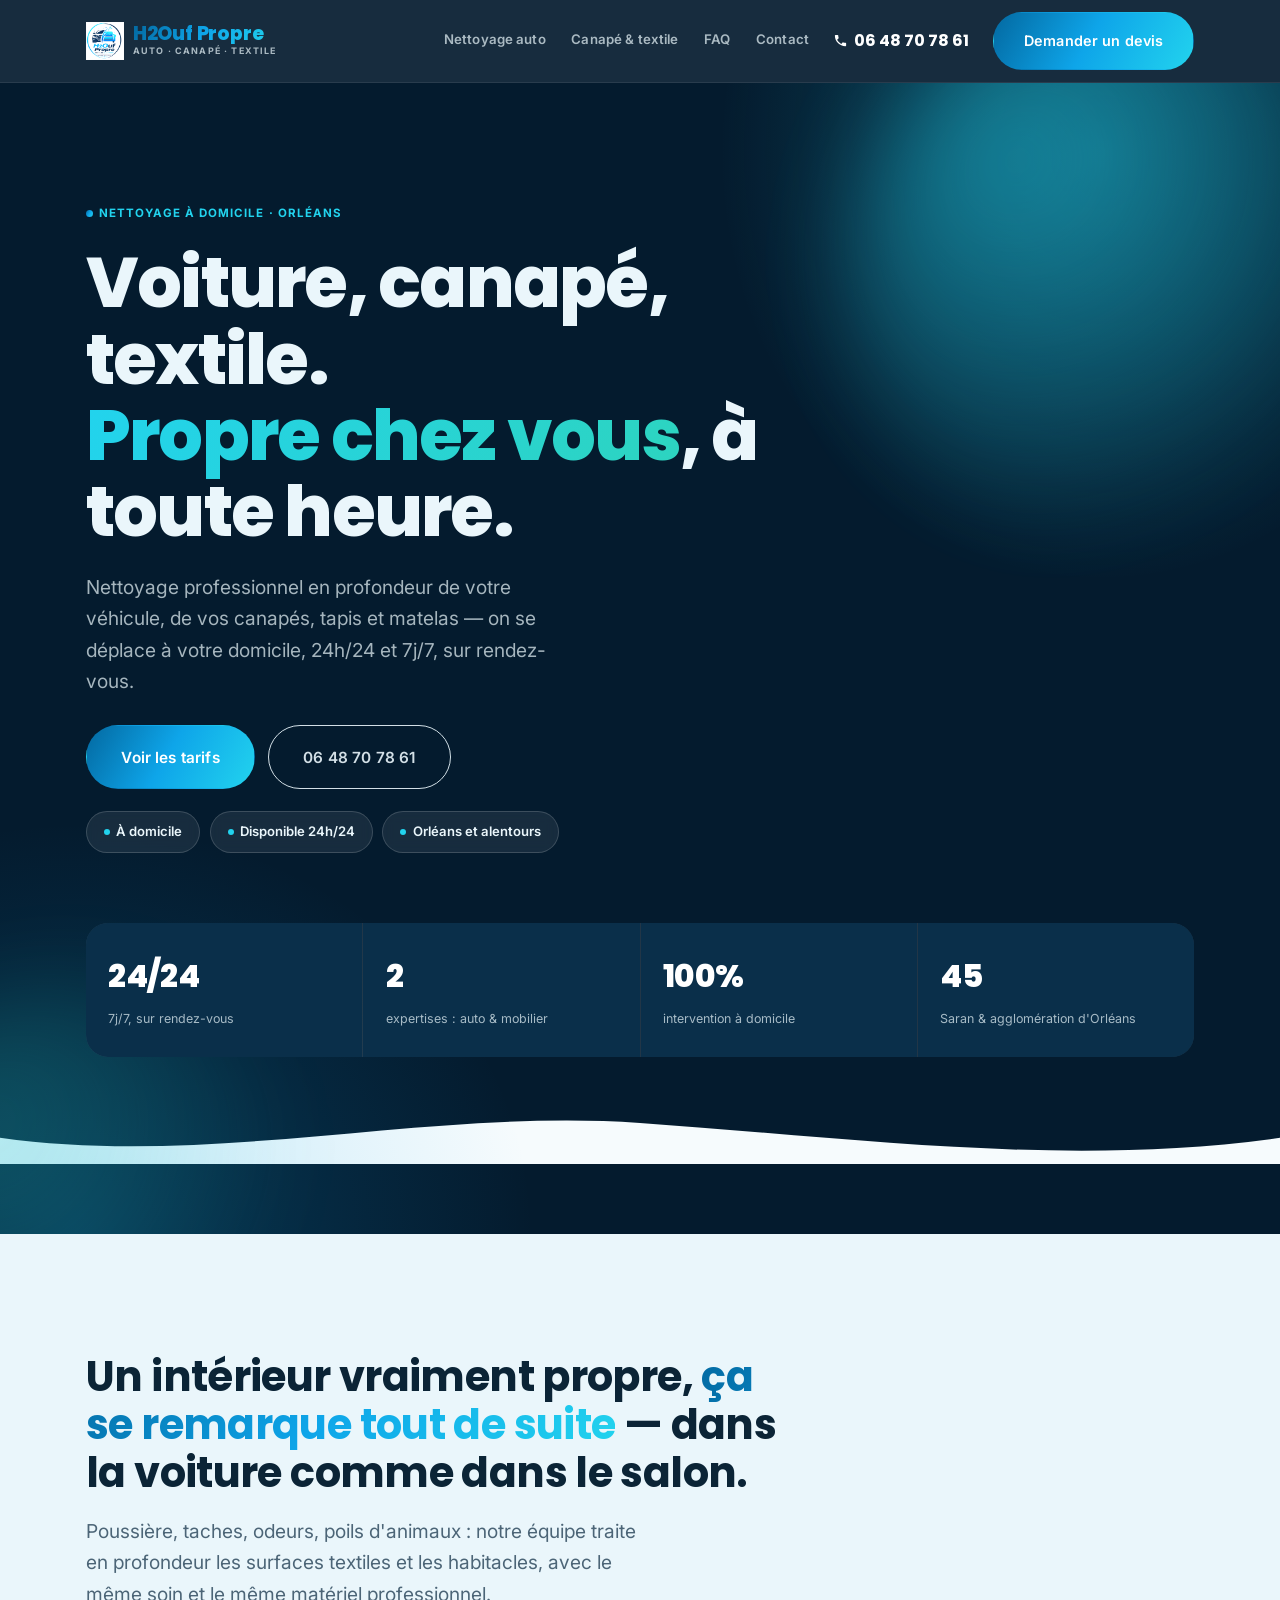
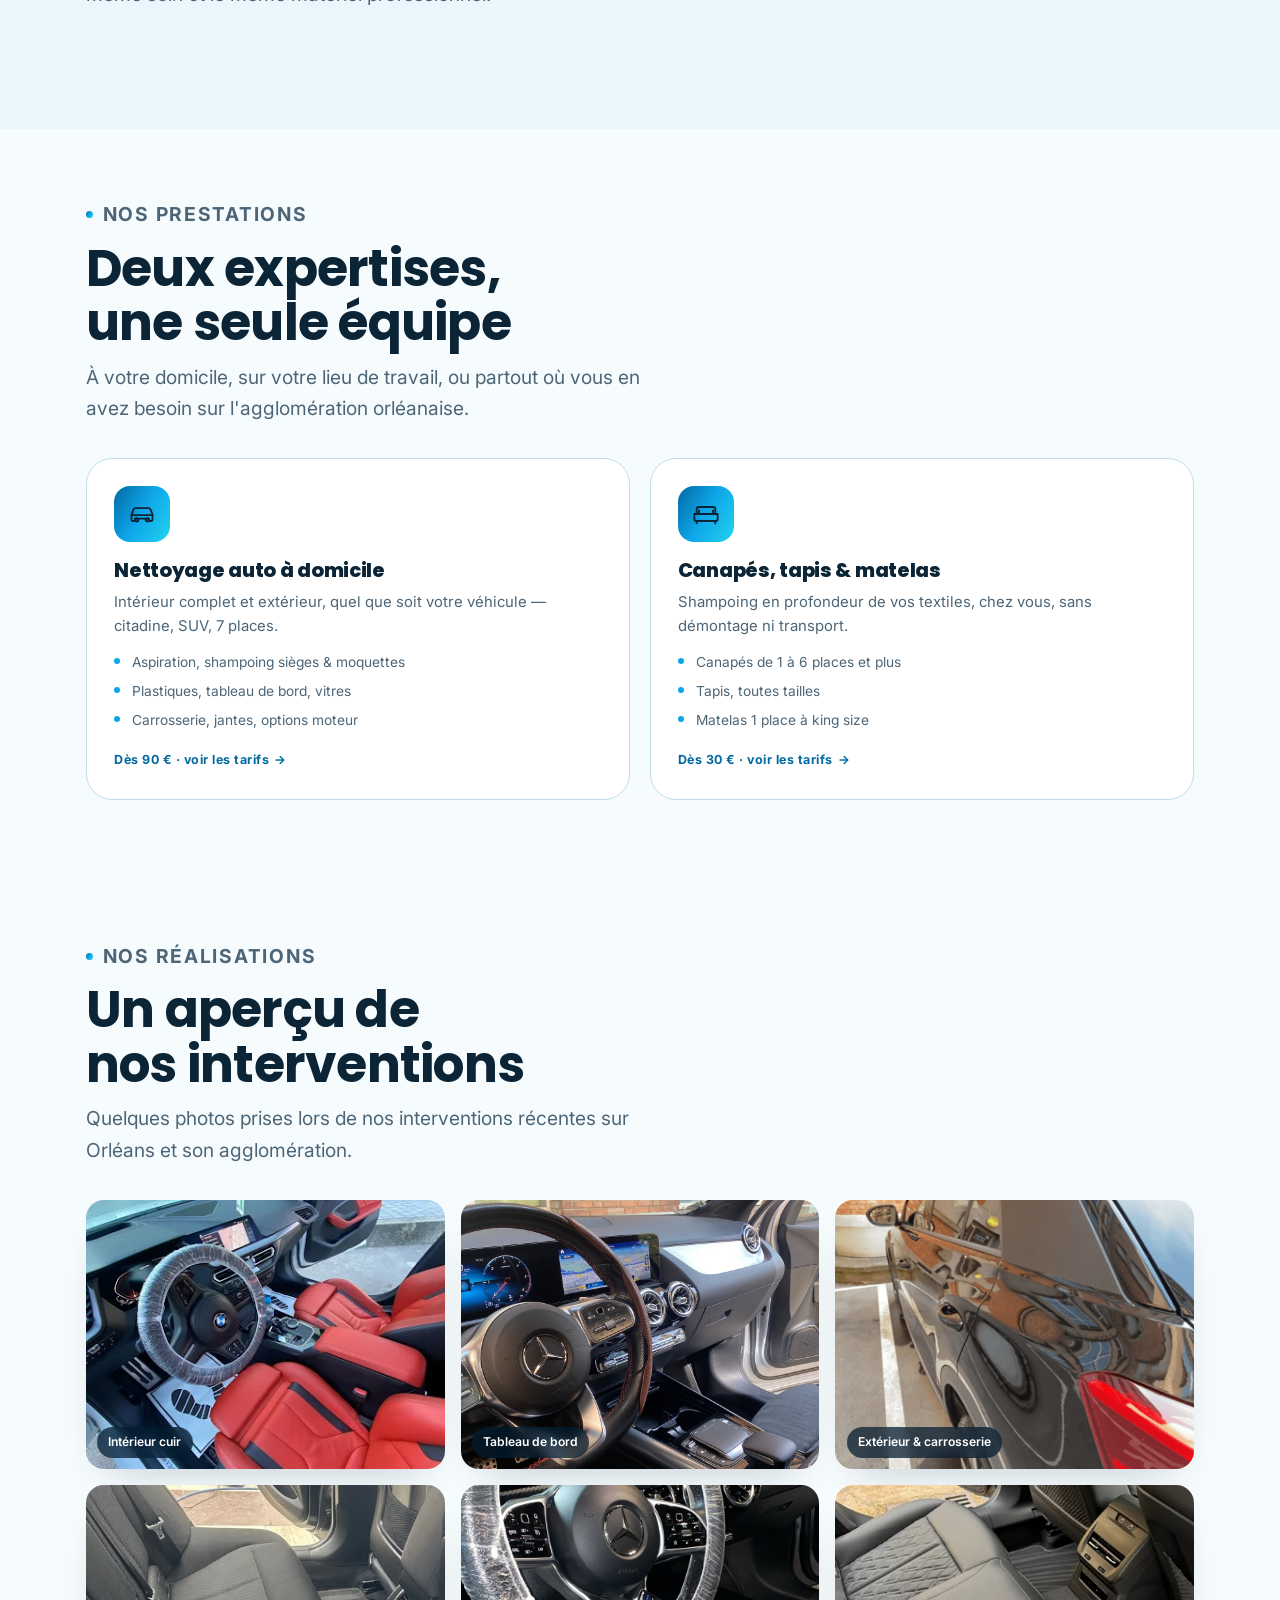
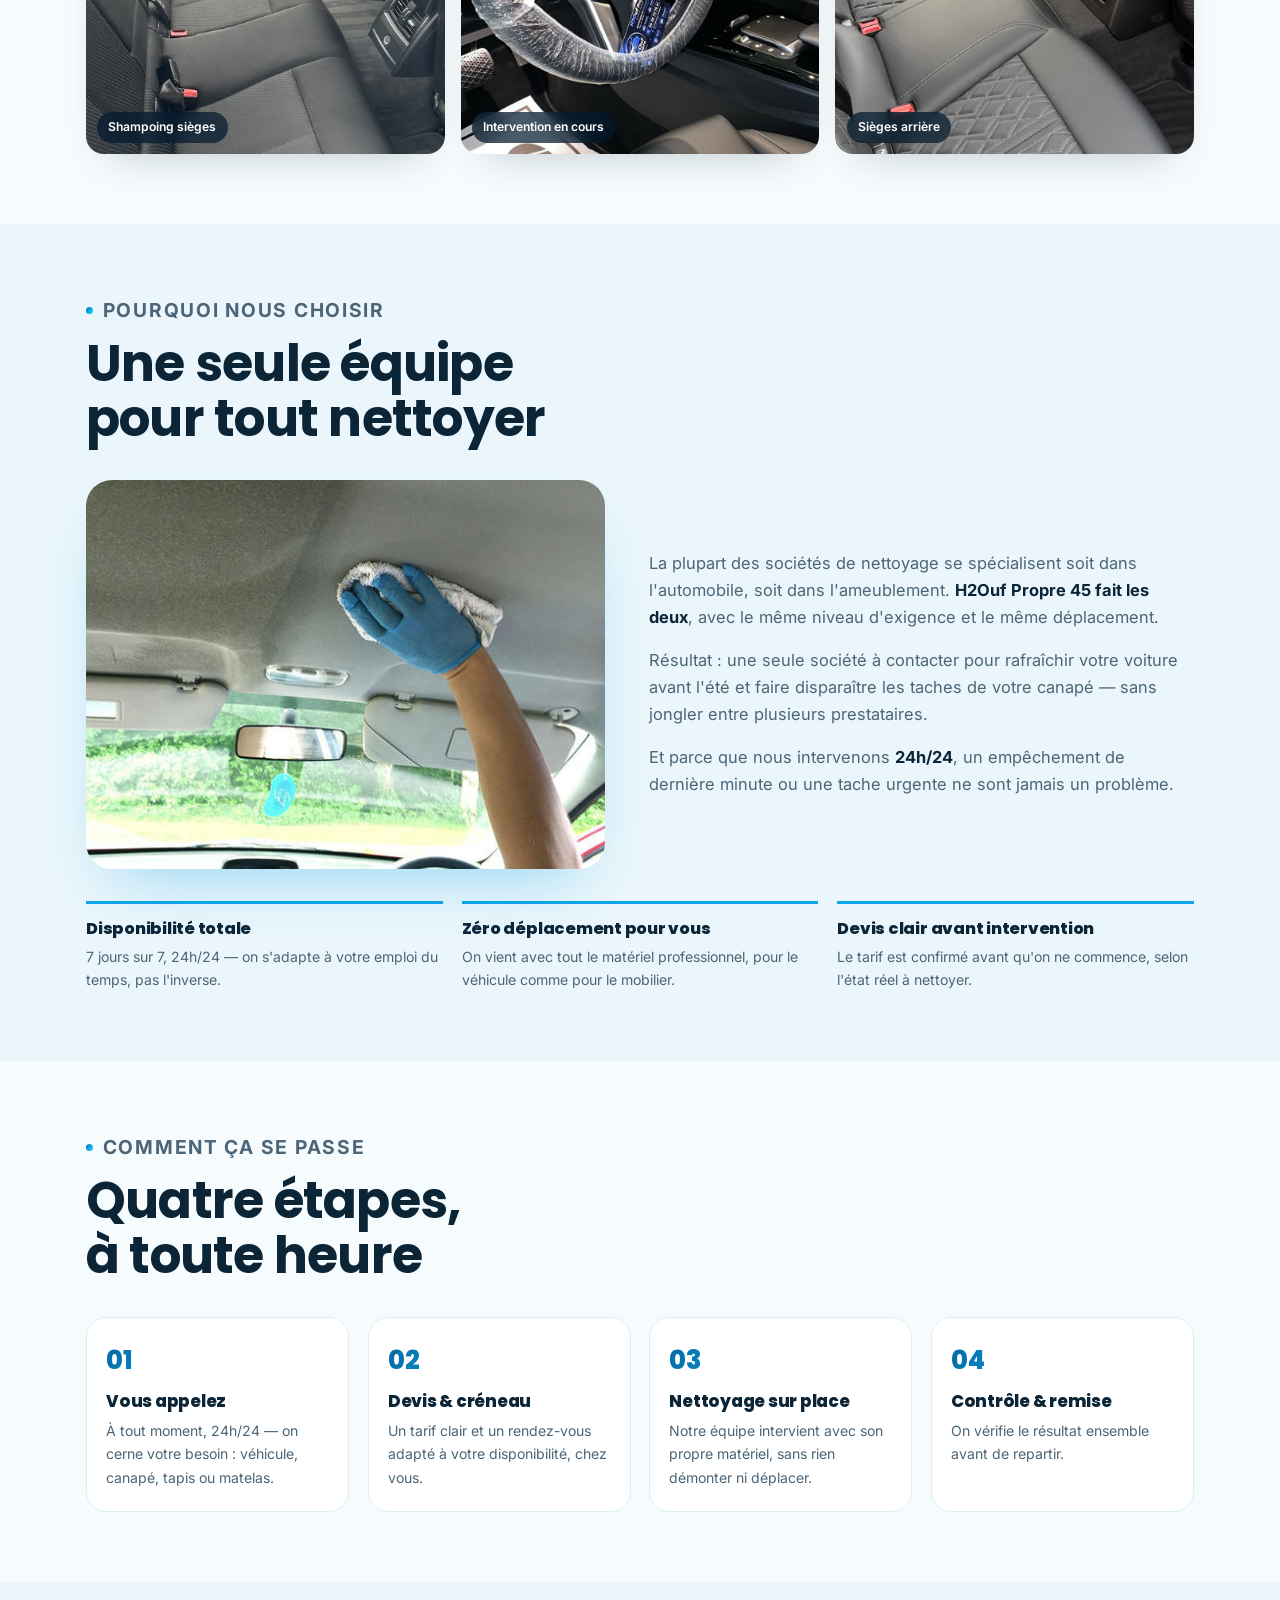
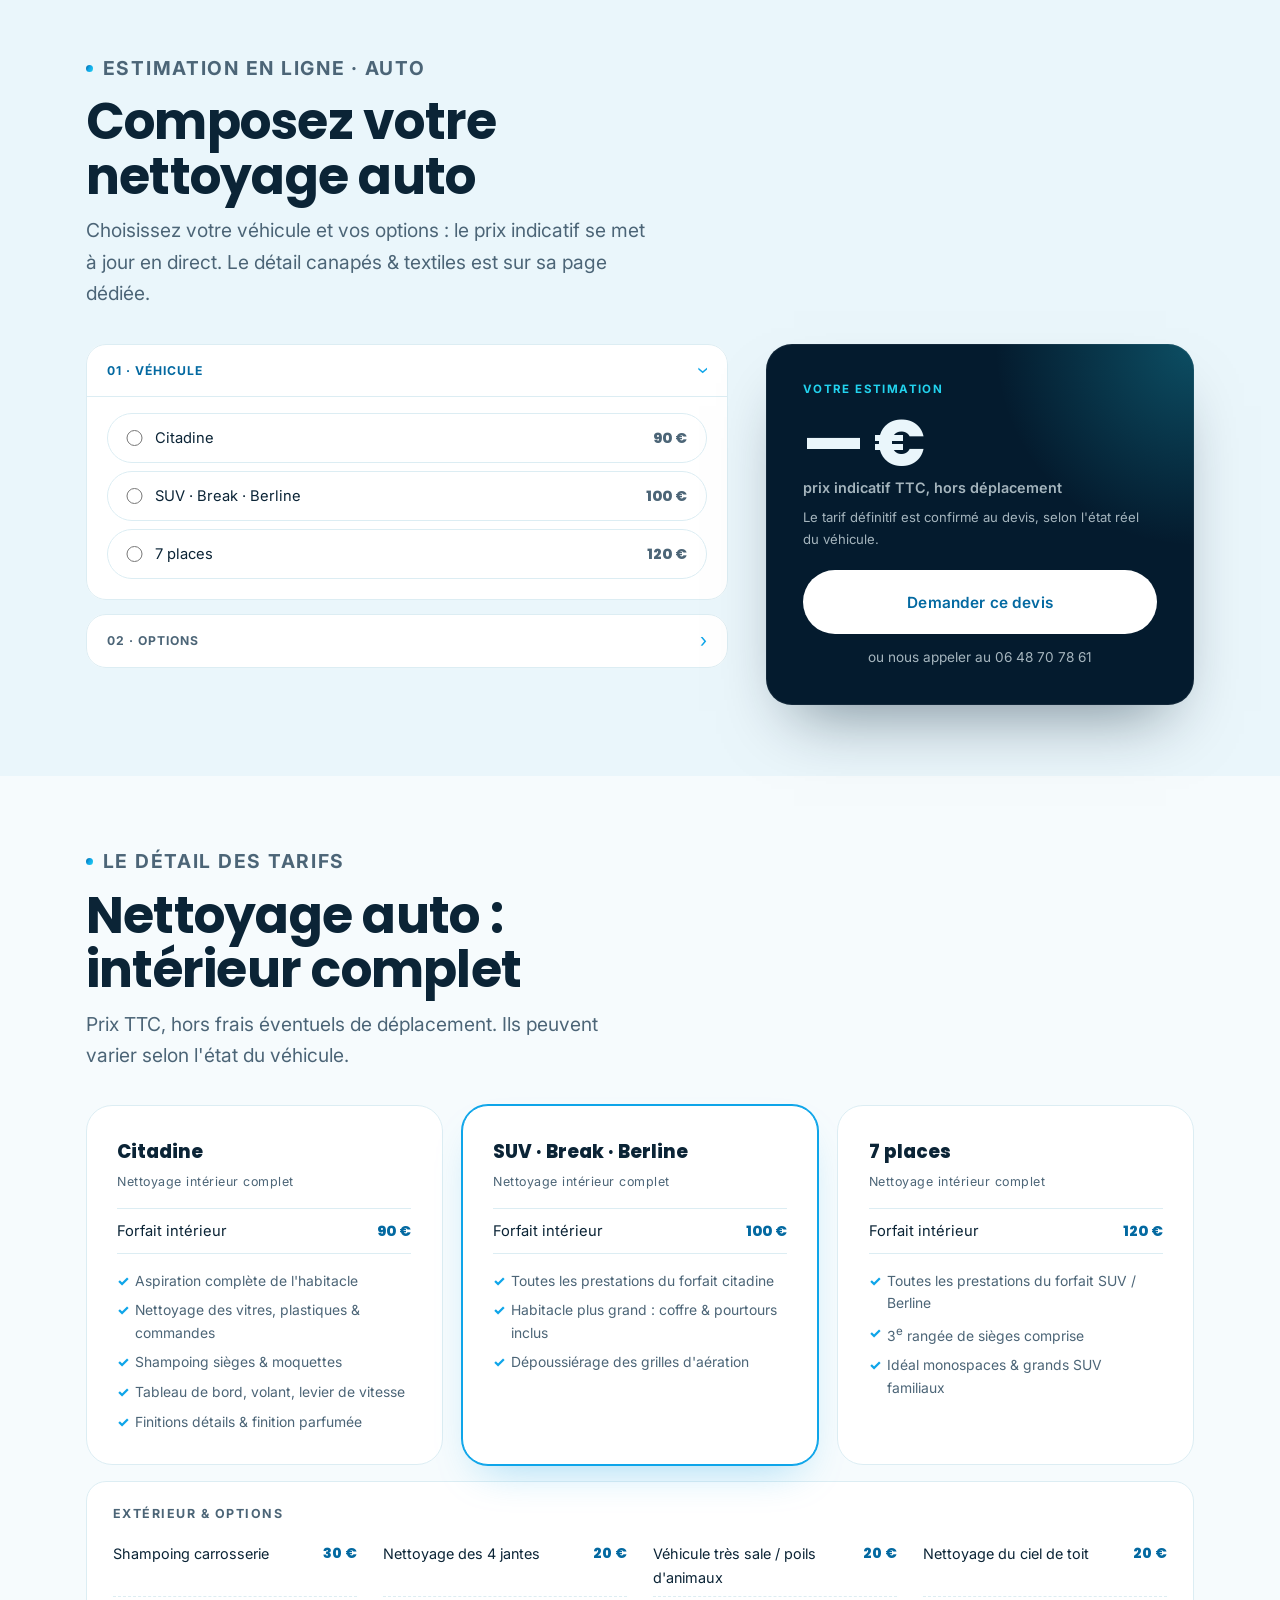
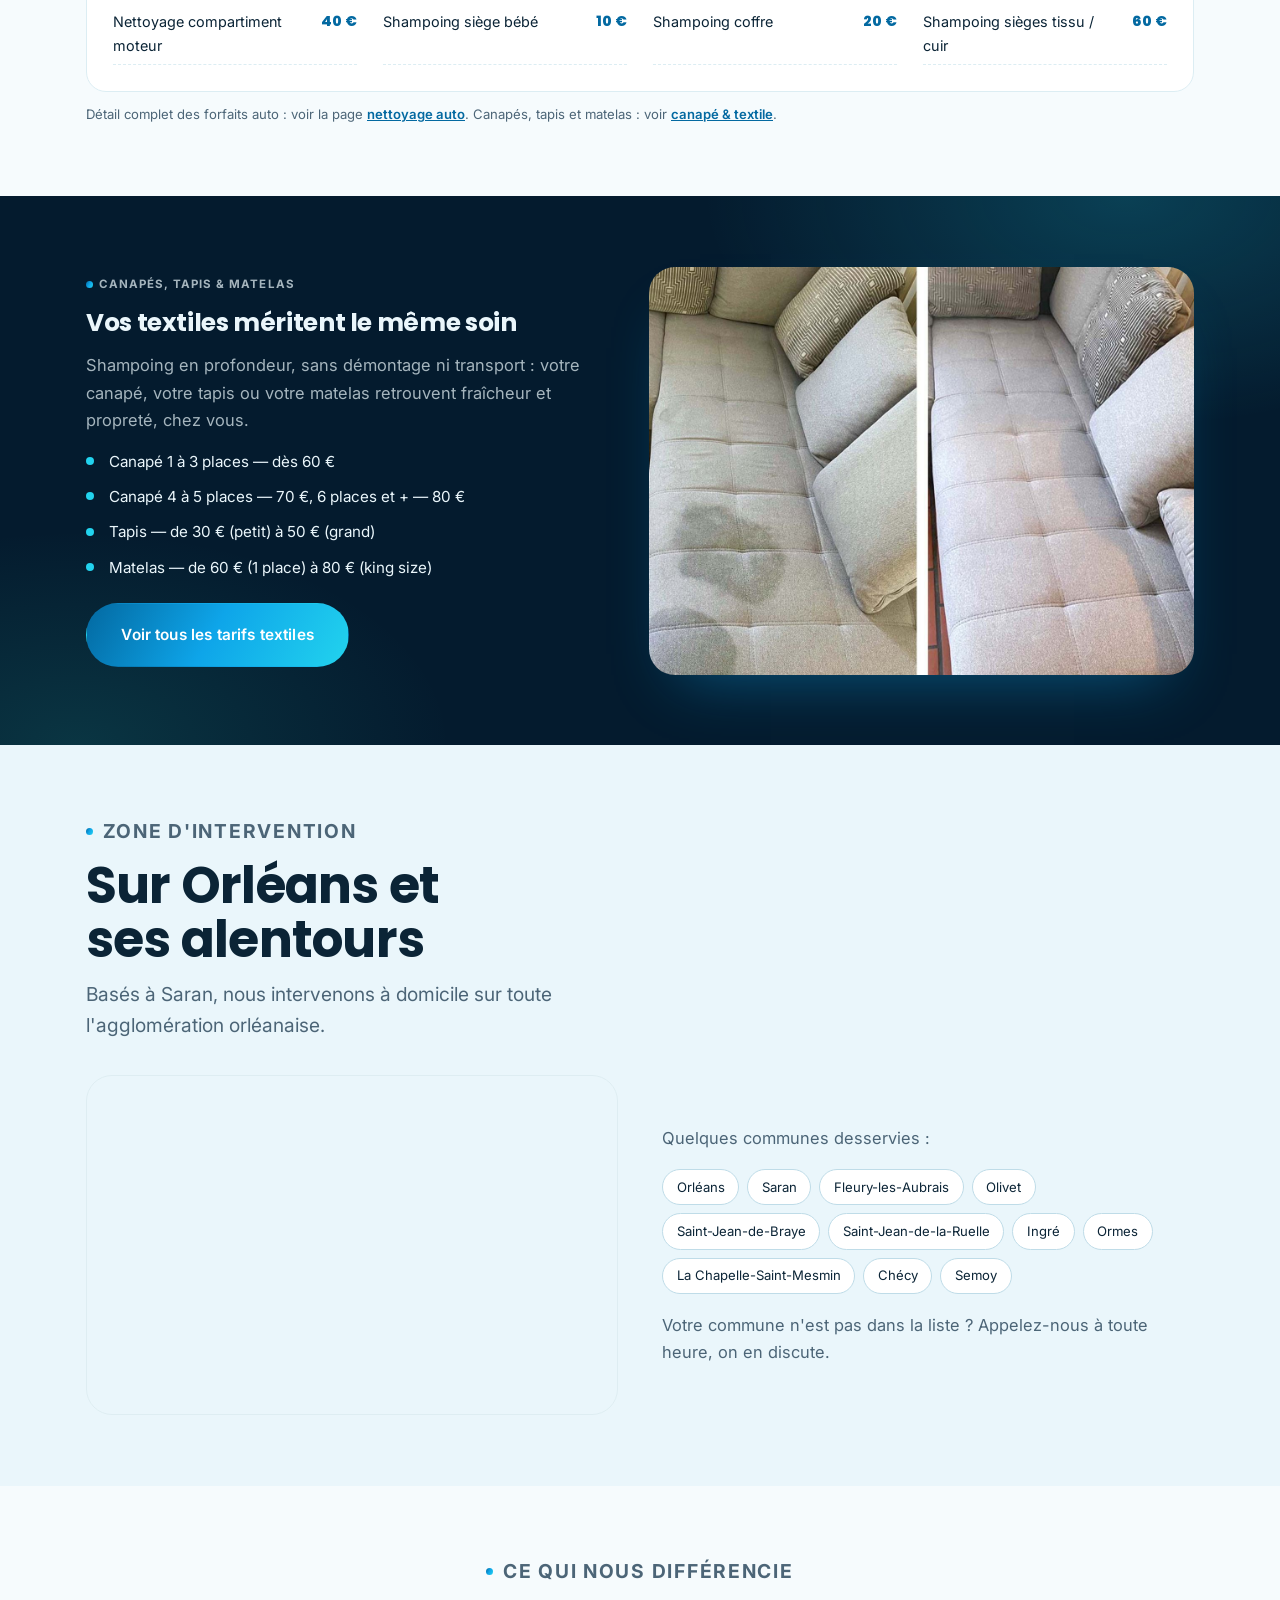
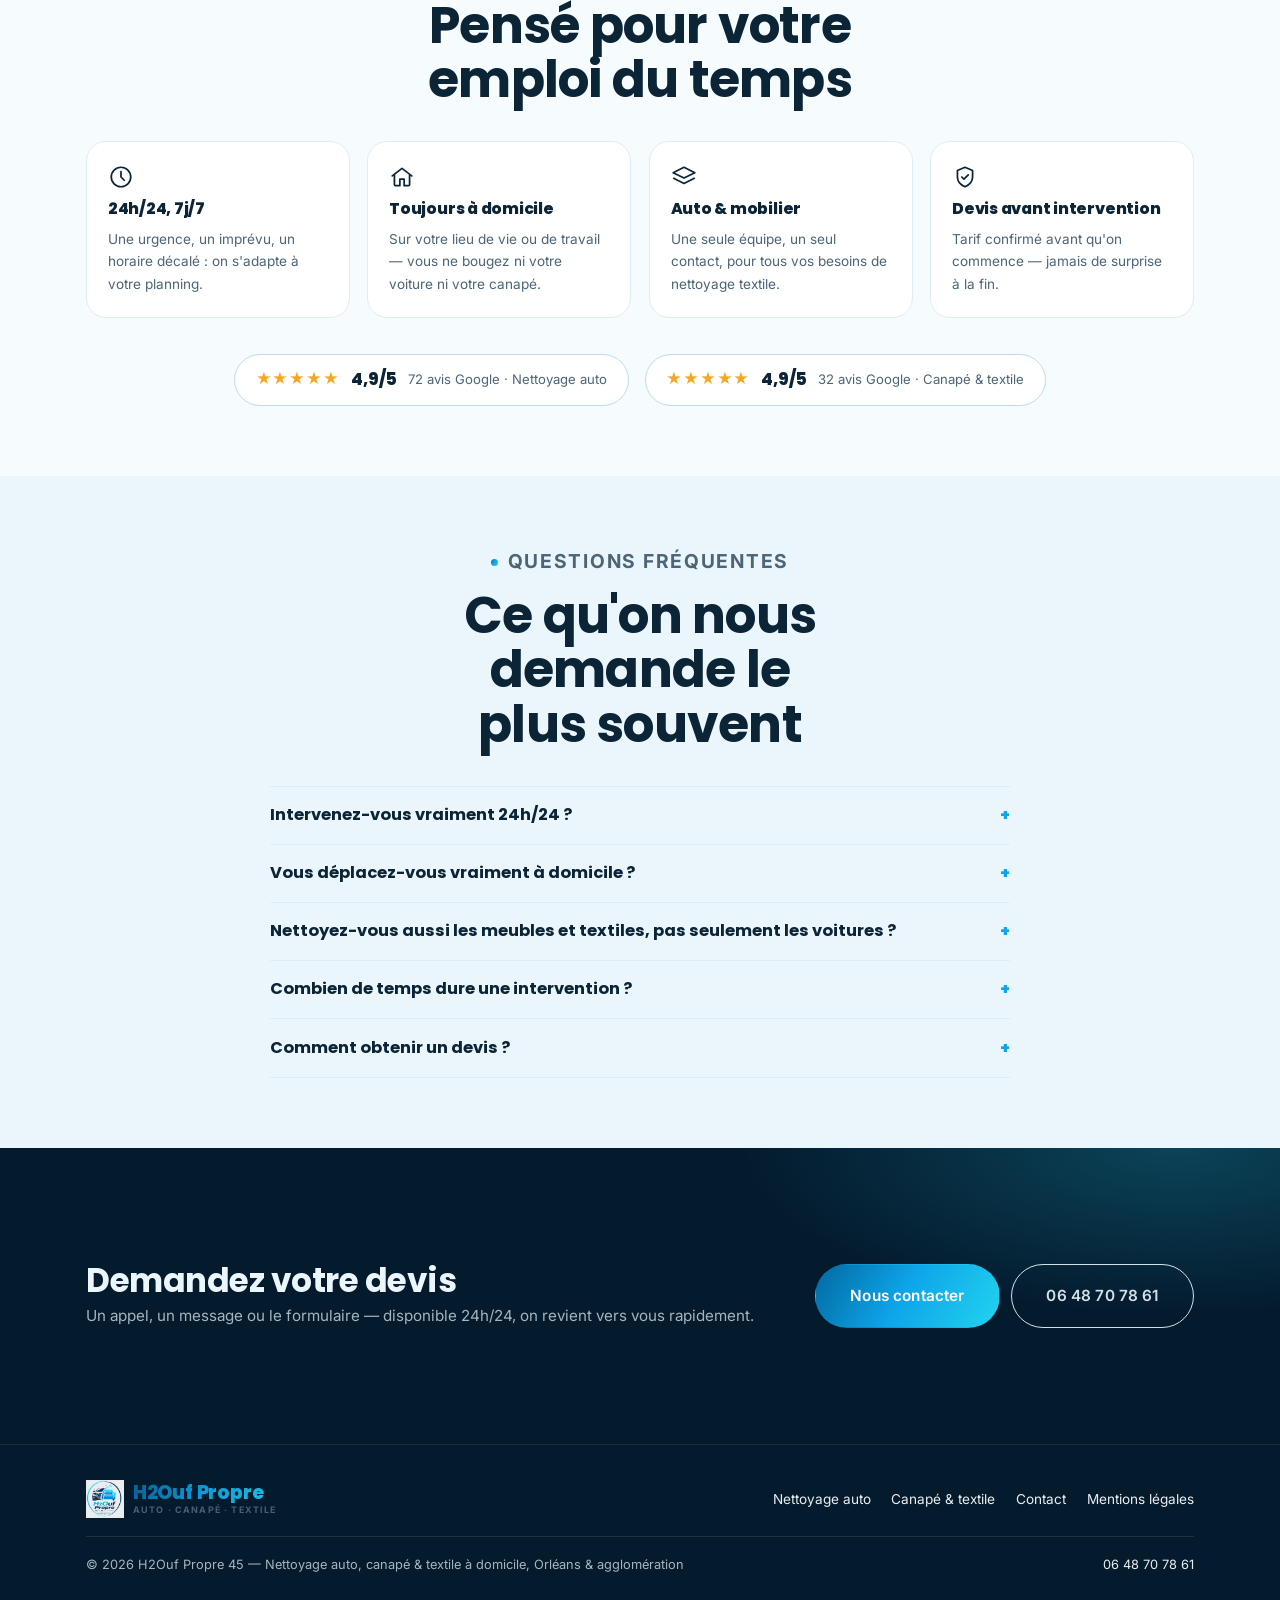
==== commit b35168ab: "Utiliser le vrai logo du client (header, footer, favicon) Remplace le wordmark SVG dessiné par le lo" ====
--- a/index.html
+++ b/index.html
@@ -5,7 +5,7 @@
 <meta name="viewport" content="width=device-width, initial-scale=1" />
 <title>H2Ouf Propre 45 — Nettoyage auto &amp; canapé, Orléans</title>
 <meta name="description" content="Nettoyage professionnel à domicile sur Orléans et son agglomération : intérieur &amp; extérieur auto, canapés, tapis, matelas. Intervention 24h/24, 7j/7, sur rendez-vous." />
-<link rel="icon" type="image/svg+xml" href="data:image/svg+xml,%3Csvg xmlns='http://www.w3.org/2000/svg' viewBox='0 0 64 64'%3E%3Cdefs%3E%3ClinearGradient id='g' x1='0' y1='0' x2='1' y2='1'%3E%3Cstop offset='0' stop-color='%230369a1'/%3E%3Cstop offset='1' stop-color='%2322d3ee'/%3E%3C/linearGradient%3E%3C/defs%3E%3Crect width='64' height='64' rx='16' fill='%23041b2e'/%3E%3Cpath d='M32 12c9 11 14 17 14 24a14 14 0 1 1-28 0c0-7 5-13 14-24Z' fill='url(%23g)'/%3E%3C/svg%3E" />
+<link rel="icon" type="image/png" href="assets/favicon.png" />
 <meta property="og:title" content="H2Ouf Propre 45 — Nettoyage auto, canapé &amp; textile à domicile" />
 <meta property="og:description" content="Intervention 24h/24 sur Orléans et son agglomération. Auto, canapés, tapis, matelas — nettoyage professionnel chez vous." />
 <meta property="og:type" content="website" />
@@ -84,12 +84,7 @@
 <header class="bar">
   <div class="wrap bar__in">
     <a class="brandmark bar__brand" href="/" aria-label="H2Ouf Propre 45 — accueil">
-      <svg class="brandmark__icon" viewBox="0 0 64 64" aria-hidden="true">
-        <defs><linearGradient id="lg1" x1="0" y1="0" x2="1" y2="1"><stop offset="0" stop-color="#0369a1"/><stop offset="1" stop-color="#22d3ee"/></linearGradient></defs>
-        <rect width="64" height="64" rx="18" fill="#041b2e"/>
-        <path d="M32 12c9 11 14 17 14 24a14 14 0 1 1-28 0c0-7 5-13 14-24Z" fill="url(#lg1)"/>
-        <path d="M25 34a7 7 0 0 0 7 7" stroke="#eaf6fb" stroke-width="2.4" stroke-linecap="round" fill="none"/>
-      </svg>
+      <img class="brandmark__icon" src="assets/logo.png" alt="H2Ouf Propre 45" width="64" height="64" />
       <span class="brandmark__type"><b>H2Ouf Propre</b><span>Auto · Canapé · Textile</span></span>
     </a>
     <button class="bar__burger" id="burger" aria-label="Ouvrir le menu" aria-expanded="false" aria-controls="nav"><span></span></button>
@@ -489,11 +484,7 @@
   <div class="wrap foot">
     <div class="foot__top">
       <a class="brandmark" href="/" aria-label="H2Ouf Propre 45 — accueil">
-        <svg class="brandmark__icon" viewBox="0 0 64 64" aria-hidden="true">
-          <defs><linearGradient id="lg2" x1="0" y1="0" x2="1" y2="1"><stop offset="0" stop-color="#0369a1"/><stop offset="1" stop-color="#22d3ee"/></linearGradient></defs>
-          <rect width="64" height="64" rx="18" fill="#0a2f4a"/>
-          <path d="M32 12c9 11 14 17 14 24a14 14 0 1 1-28 0c0-7 5-13 14-24Z" fill="url(#lg2)"/>
-        </svg>
+        <img class="brandmark__icon" src="assets/logo.png" alt="H2Ouf Propre 45" width="64" height="64" />
         <span class="brandmark__type"><b>H2Ouf Propre</b><span>Auto · Canapé · Textile</span></span>
       </a>
       <nav class="foot__nav">
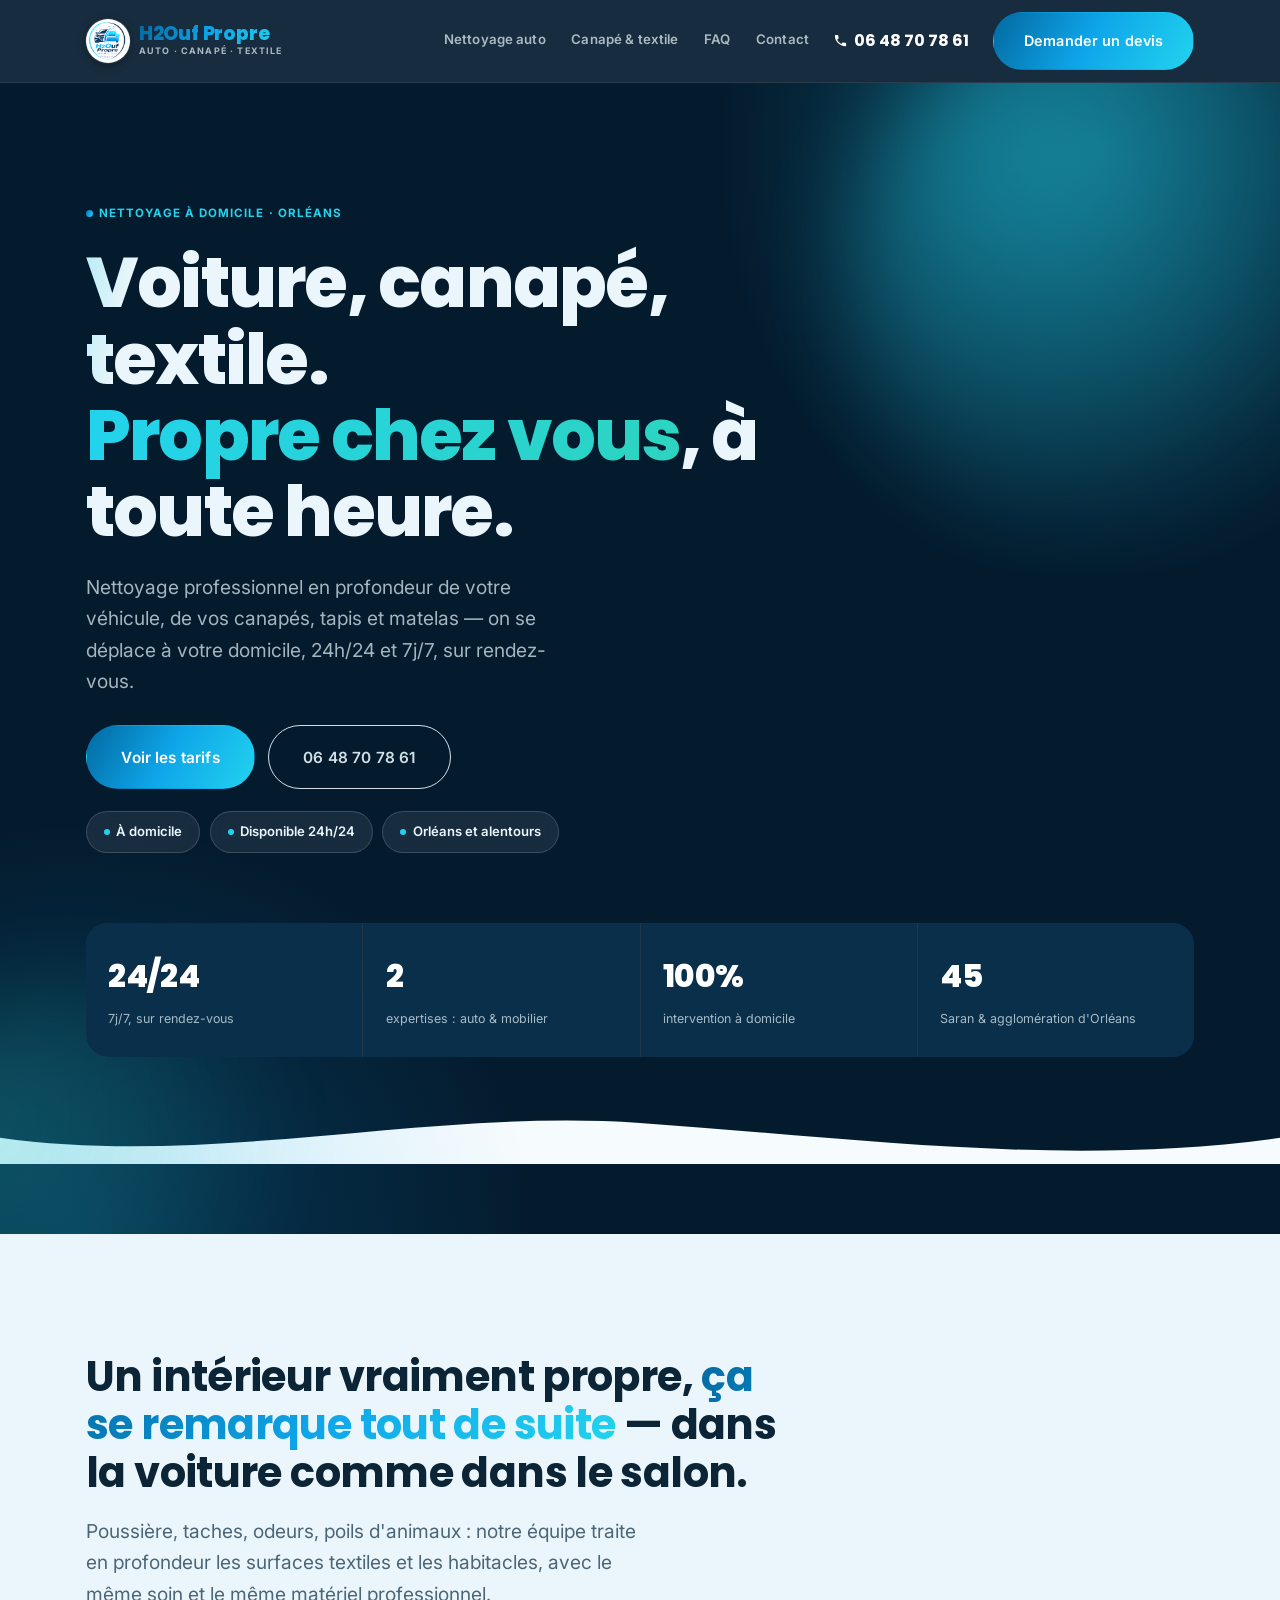
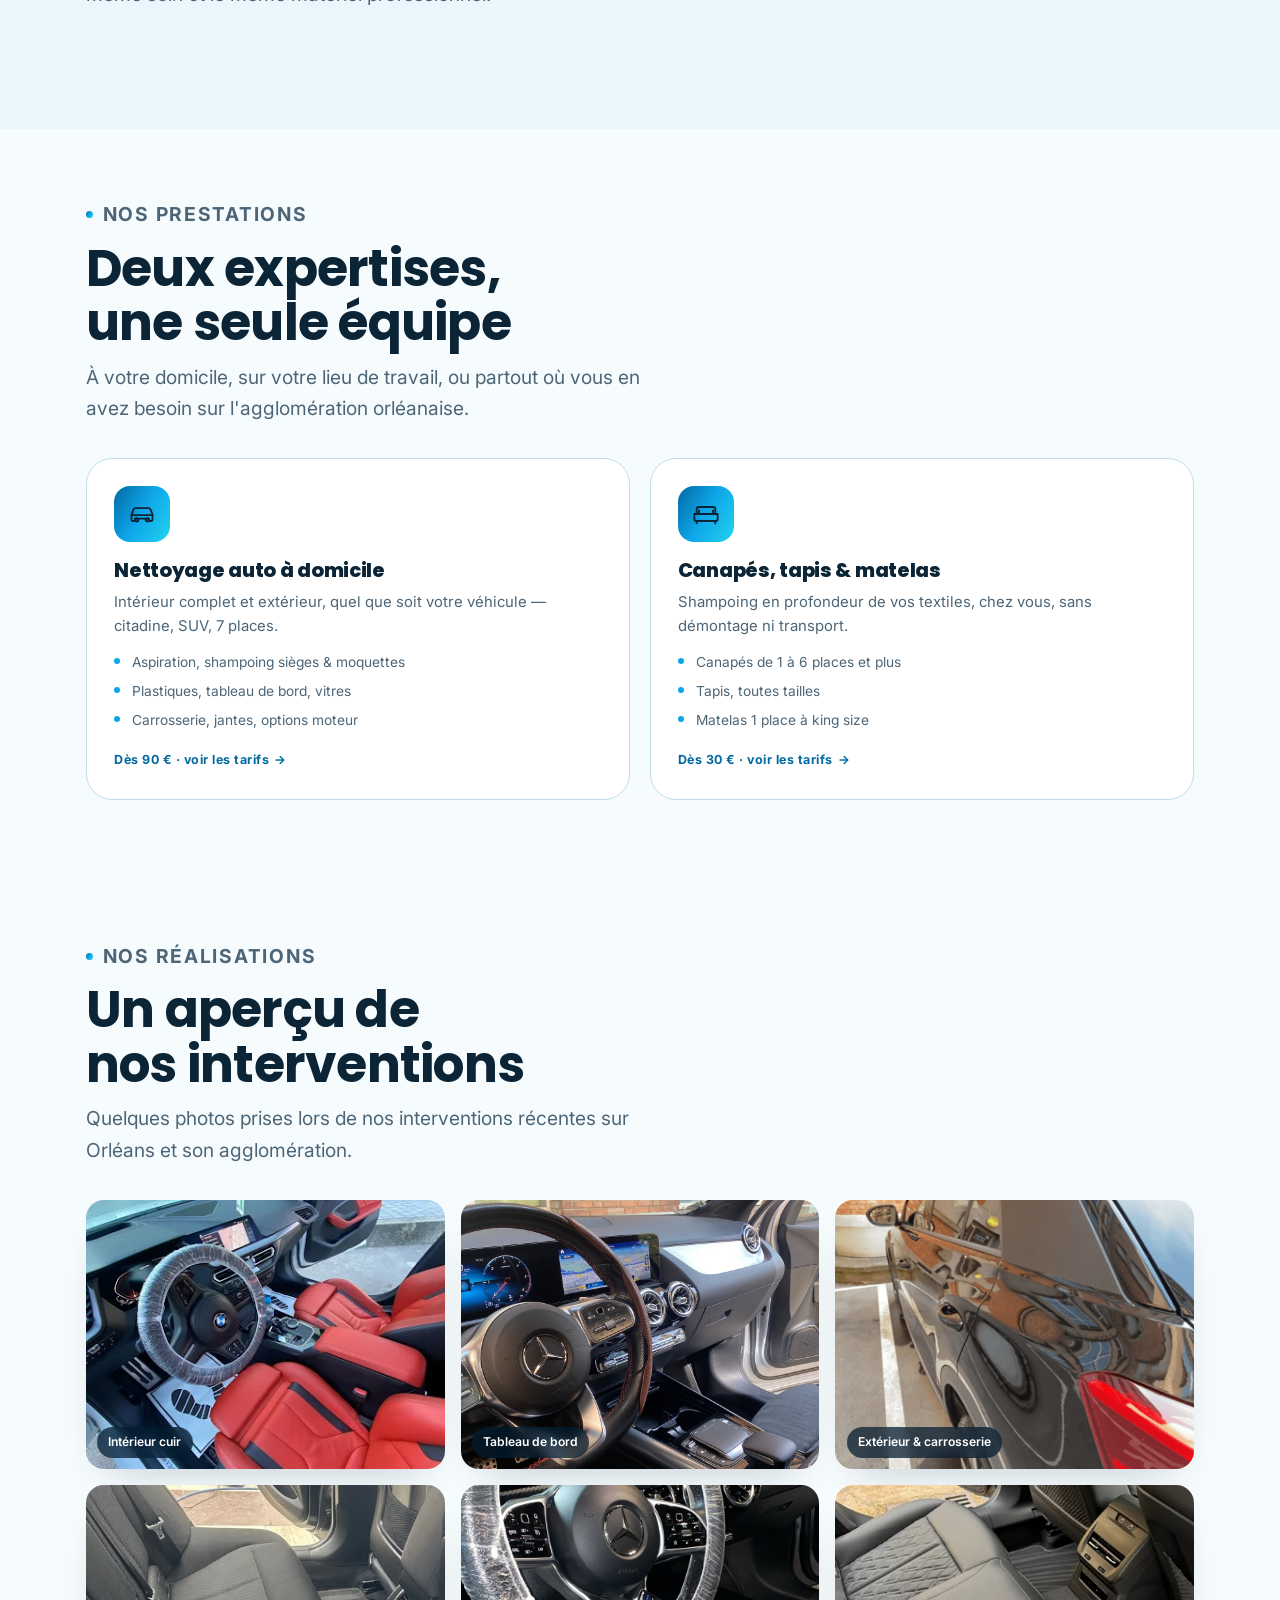
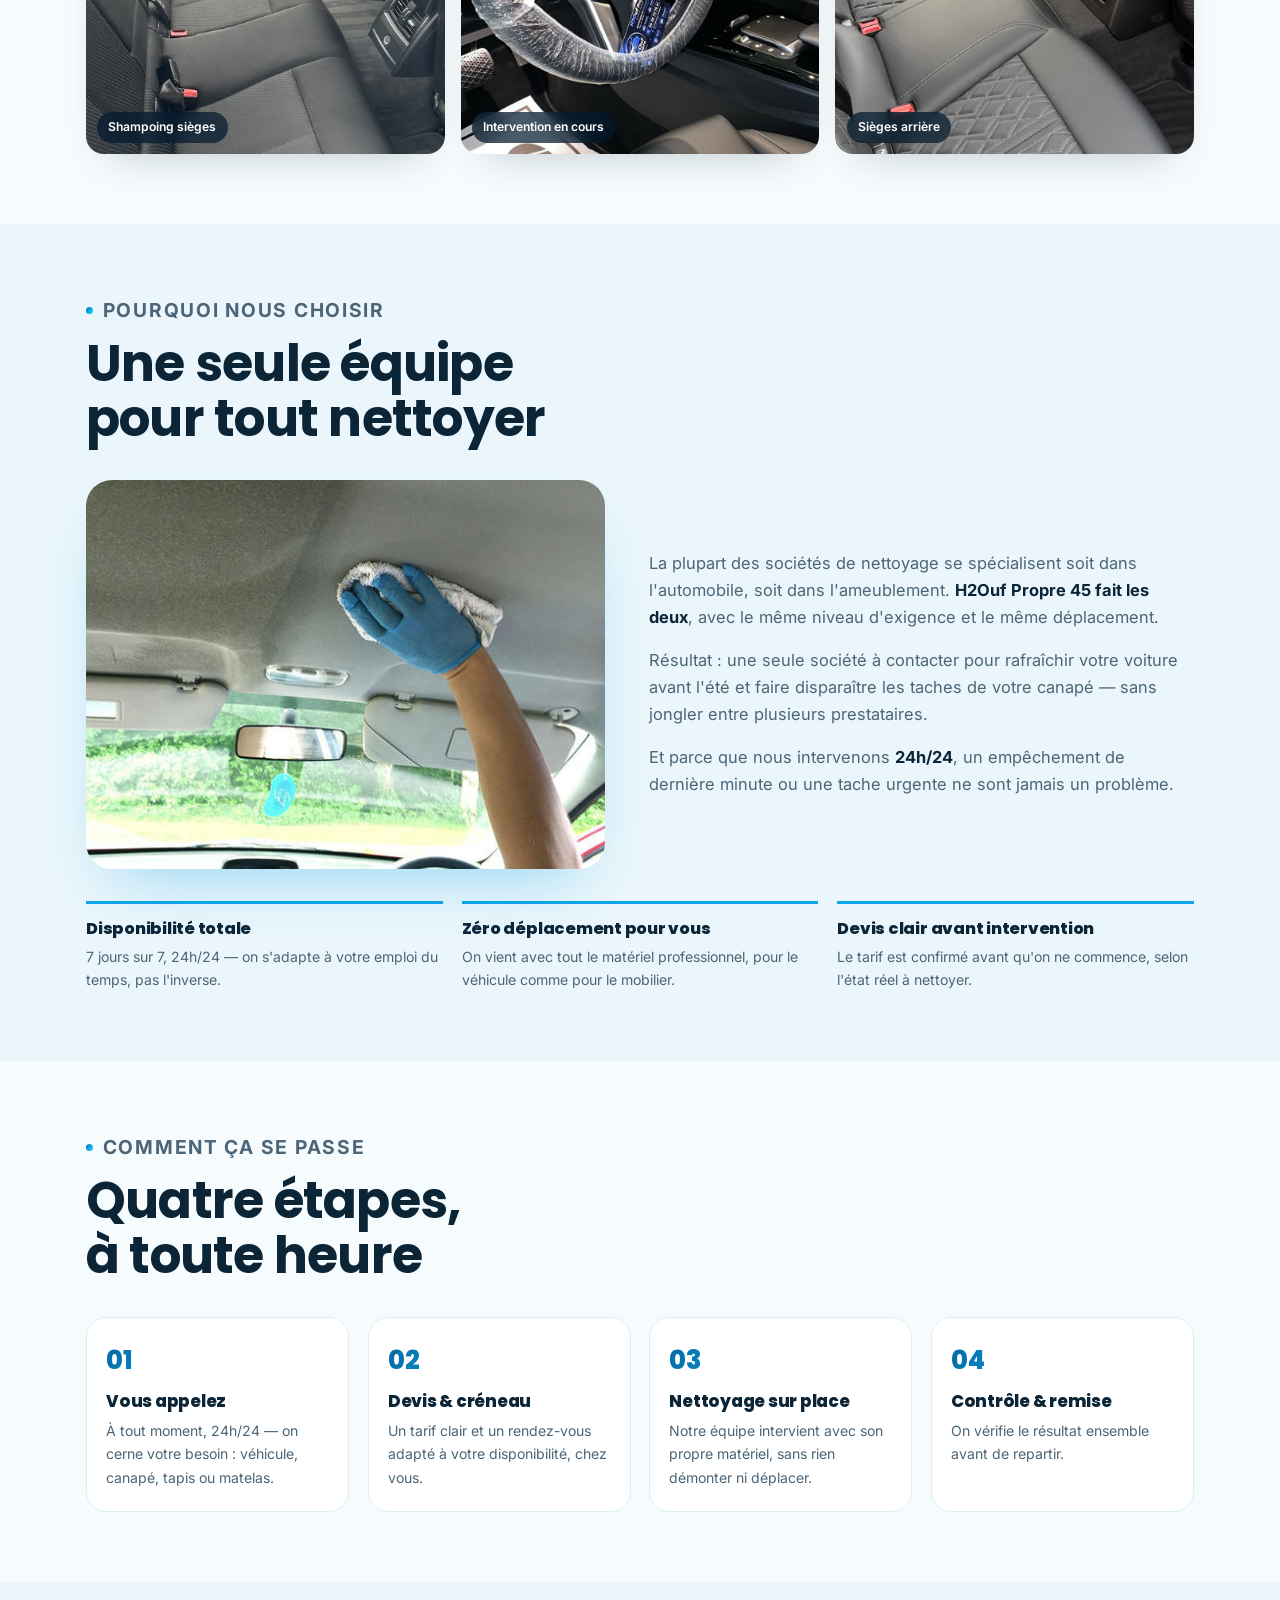
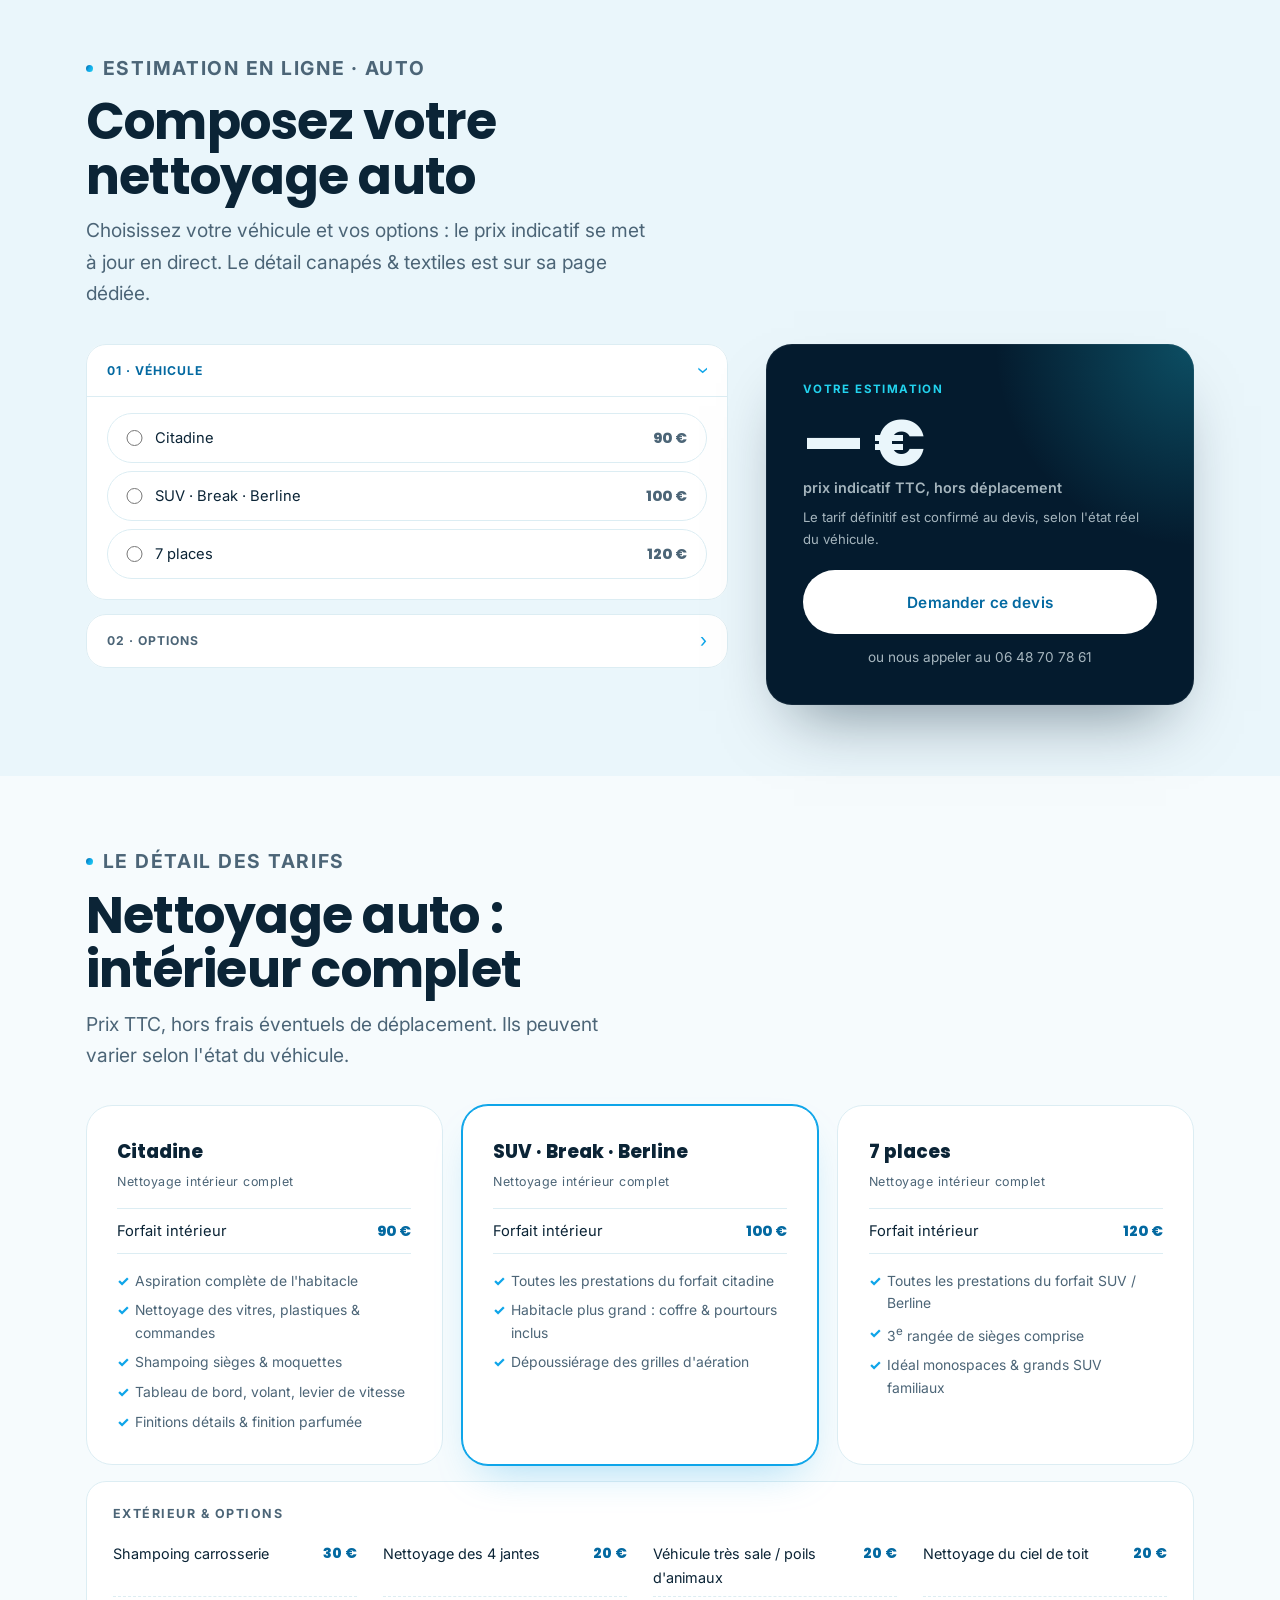
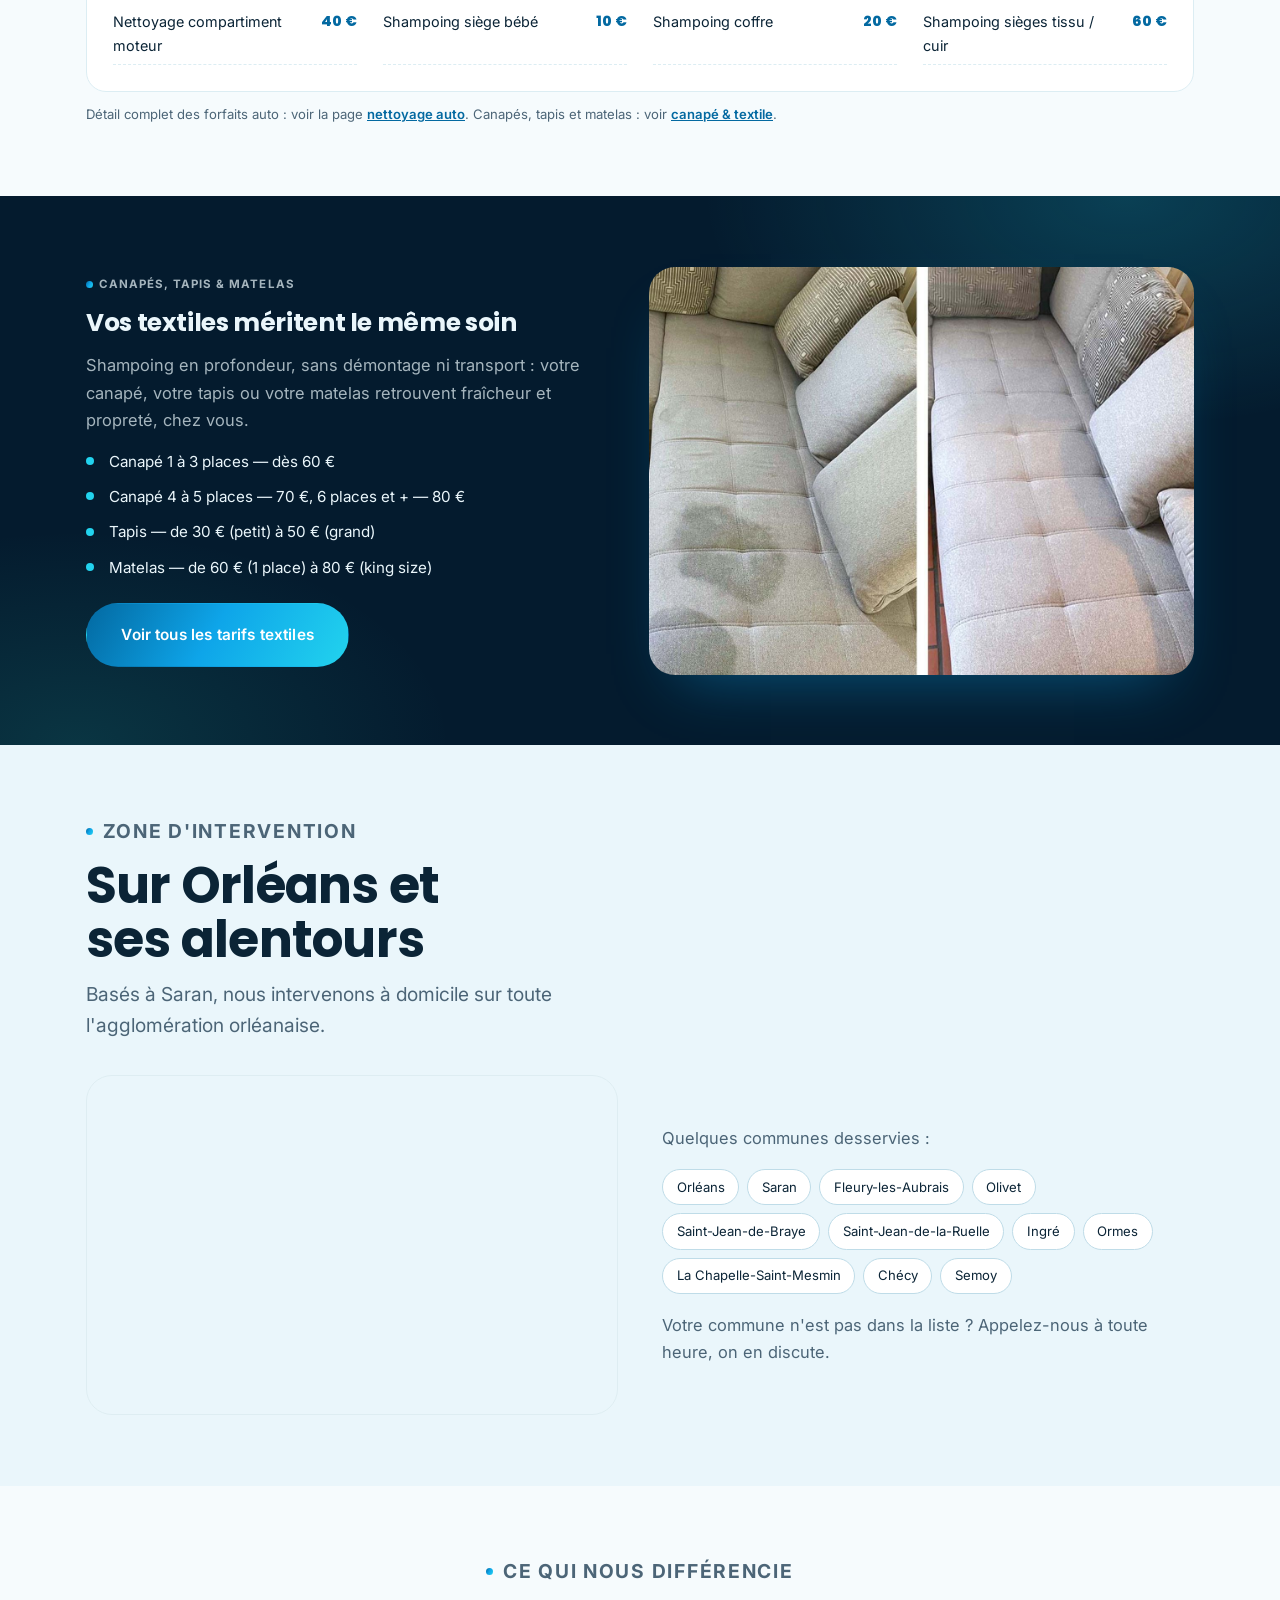
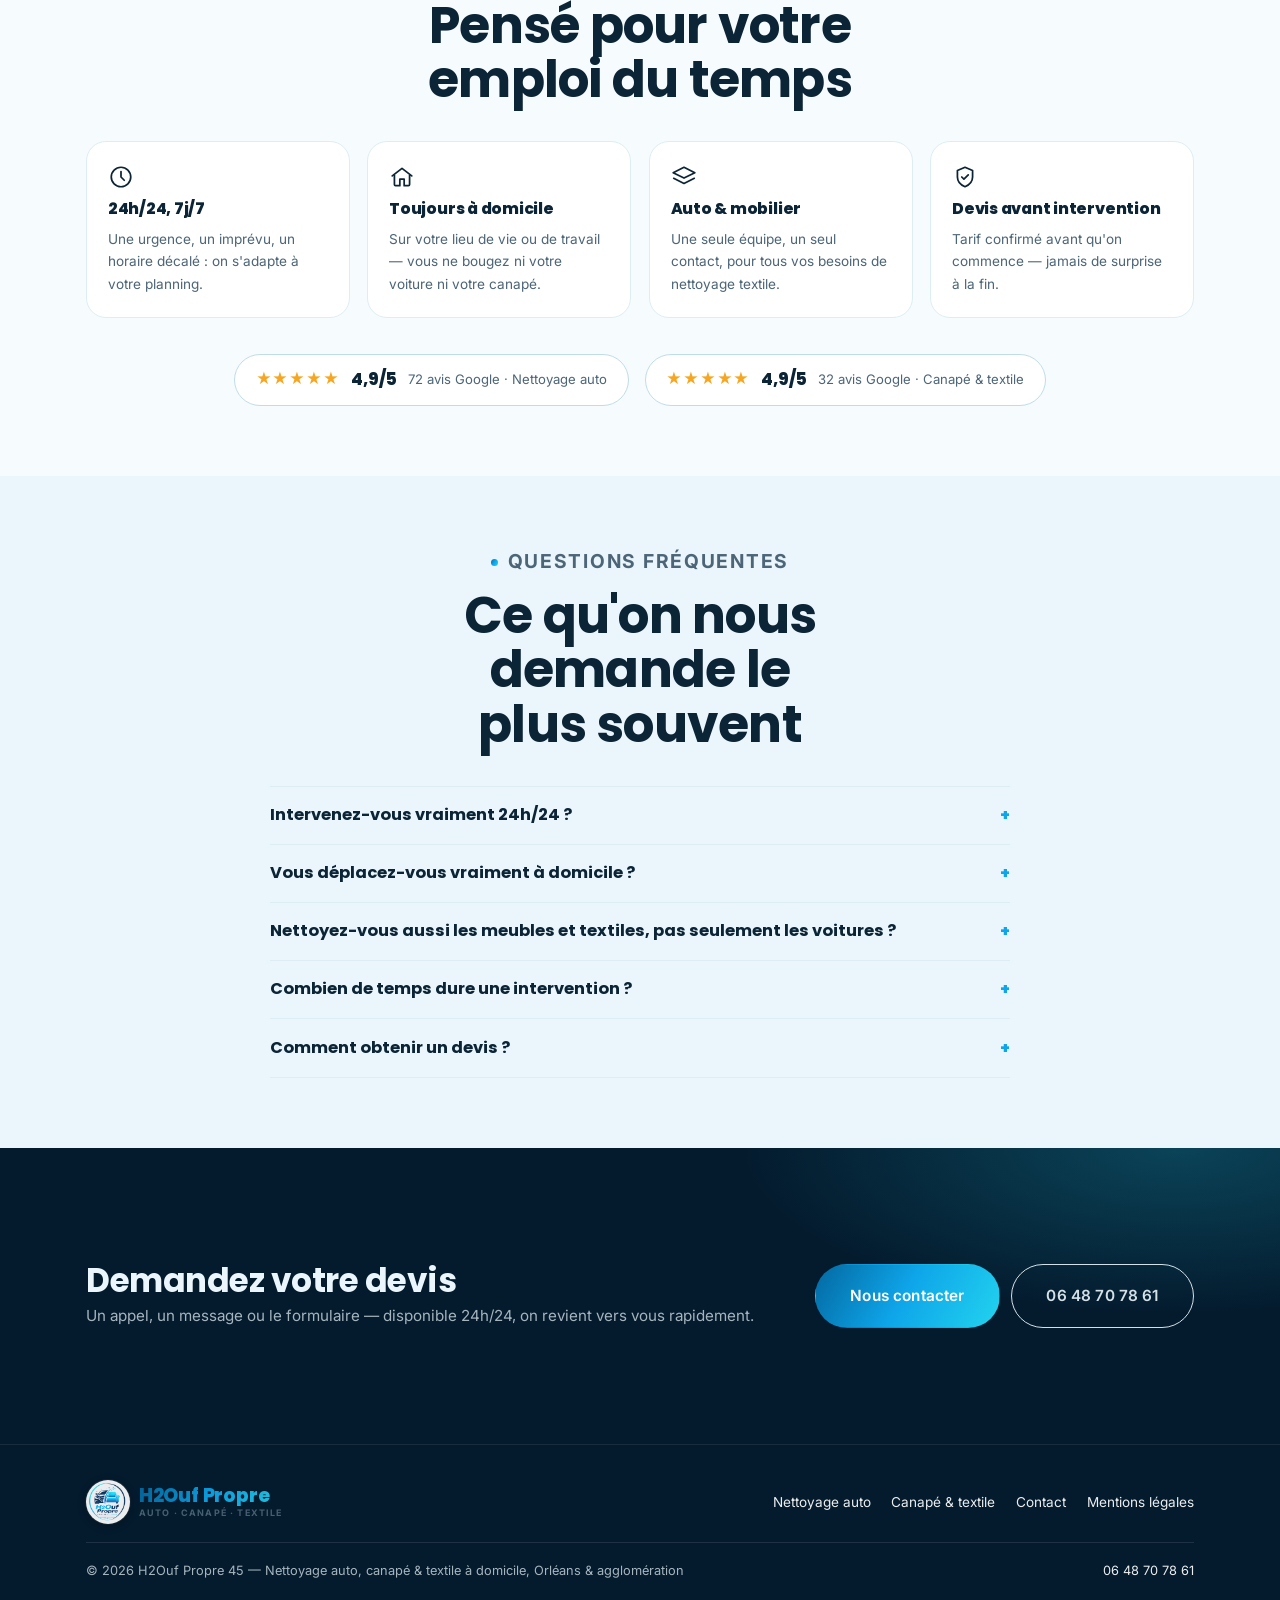
==== commit d402ded9: "Corriger le padding des bannières + effet scintillement sur l'accueil - .phero__in écrasait le paddi" ====
--- a/index.html
+++ b/index.html
@@ -110,7 +110,10 @@
     <div class="wrap hero__row">
       <div class="hero__in">
         <p class="label">Nettoyage à domicile · Orléans</p>
-        <h1>Voiture, canapé, textile.<br /><em>Propre chez vous</em>, à toute heure.</h1>
+        <h1 class="shimmer-reveal">
+          <span class="shimmer-reveal__base">Voiture, canapé, textile.<br /><em>Propre chez vous</em>, à toute heure.</span>
+          <span class="shimmer-reveal__shine" aria-hidden="true">Voiture, canapé, textile.<br /><em>Propre chez vous</em>, à toute heure.</span>
+        </h1>
         <p class="hero__sub">Nettoyage professionnel en profondeur de votre véhicule, de vos canapés, tapis et matelas — on se déplace à votre domicile, 24h/24 et 7j/7, sur rendez-vous.</p>
         <div class="hero__actions">
           <a class="btn btn--lg" href="/#tarifs">Voir les tarifs</a>
--- a/assets/style.css
+++ b/assets/style.css
@@ -95,7 +95,7 @@
 
 /* ---------- wordmark ---------- */
 .brandmark { display: inline-flex; align-items: center; gap: 0.55rem; text-decoration: none; }
-.brandmark__icon { flex: none; width: 38px; height: 38px; }
+.brandmark__icon { flex: none; width: 44px; height: 44px; border-radius: 50%; background: #fff; padding: 2px; box-shadow: 0 2px 10px rgba(0,0,0,0.35), 0 0 0 1px rgba(255,255,255,0.08); object-fit: cover; transition: width .5s cubic-bezier(.22,.61,.36,1), height .5s cubic-bezier(.22,.61,.36,1); }
 .brandmark__type { display: grid; line-height: 1; }
 .brandmark__type b { font-family: var(--ff-display); font-weight: 800; font-size: 1.18rem; letter-spacing: -0.01em; background: var(--grad-brand); -webkit-background-clip: text; background-clip: text; color: transparent; }
 .brandmark__type span { font-size: 0.56rem; font-weight: 700; letter-spacing: 0.13em; text-transform: uppercase; color: var(--mid); margin-top: 0.18rem; }
@@ -115,7 +115,7 @@
   gap: 1.1rem;
   padding: 0.4rem 0.6rem 0.4rem 1.1rem;
 }
-header.bar.is-float .brandmark__icon { width: 30px; height: 30px; }
+header.bar.is-float .brandmark__icon { width: 34px; height: 34px; }
 header.bar.is-float .bar__tel { display: none; }
 header.bar.is-float .bar__nav { gap: 1.1rem; }
 header.bar.is-float .bar__nav a { font-size: 0.78rem; padding-block: 0.2rem; }
@@ -160,6 +160,34 @@
 .hero__in { display: grid; gap: 1.4rem; justify-items: start; text-align: left; max-width: 44rem; padding-block: clamp(2.2rem, 6vw, 3.6rem) clamp(2.4rem, 5vw, 3.4rem); }
 .hero h1 { font-size: var(--fs-h1); font-weight: 800; letter-spacing: -0.025em; }
 .hero h1 em { font-style: normal; background: linear-gradient(120deg, var(--cyan), var(--mint)); -webkit-background-clip: text; background-clip: text; color: transparent; }
+
+/* scintillement — a bright streak sweeps once across the headline on load, clipped to the letters themselves */
+.shimmer-reveal { position: relative; }
+.shimmer-reveal__base { position: relative; z-index: 0; display: block; }
+.shimmer-reveal__shine {
+  position: absolute; inset: 0; z-index: 1; display: block;
+  pointer-events: none; user-select: none;
+  background-image: linear-gradient(100deg,
+    transparent 36%,
+    rgba(34,211,238,0.9) 46%,
+    rgba(255,255,255,0.98) 50%,
+    rgba(34,211,238,0.9) 54%,
+    transparent 64%);
+  background-size: 260% 100%;
+  background-position: 220% 0;
+  -webkit-background-clip: text;
+  background-clip: text;
+  color: transparent;
+  animation: shimmerSweep 1.7s ease-in-out .4s 1 both;
+}
+.hero h1 .shimmer-reveal__shine em { font-style: normal; background: none; color: inherit; -webkit-text-fill-color: currentColor; }
+@keyframes shimmerSweep {
+  from { background-position: 220% 0; }
+  to   { background-position: -60% 0; }
+}
+@media (prefers-reduced-motion: reduce) {
+  .shimmer-reveal__shine { display: none; }
+}
 .hero__sub { color: var(--on-deep-mid); font-size: var(--fs-lead); max-width: 42ch; }
 .hero__actions { display: flex; flex-wrap: wrap; gap: 0.8rem; margin-top: 0.3rem; }
 .hero__chips { display: flex; flex-wrap: wrap; gap: 0.6rem; }
@@ -183,13 +211,26 @@
   content: ""; position: absolute; inset: 0; z-index: 0; pointer-events: none;
   background: radial-gradient(55% 70% at 90% 0%, rgba(34,211,238,0.24), transparent 62%);
 }
-.phero__in { position: relative; z-index: 1; padding: clamp(2.6rem, 6vw, 4rem) 0 clamp(2.6rem, 5.5vw, 3.6rem); display: grid; gap: clamp(1.1rem, 2.2vw, 1.6rem); max-width: 48rem; }
+.phero__in { position: relative; z-index: 1; padding-block: clamp(2.6rem, 6vw, 4rem) clamp(2.6rem, 5.5vw, 3.6rem); display: grid; gap: clamp(1.1rem, 2.2vw, 1.6rem); max-width: 48rem; }
 .crumb { font-size: 0.78rem; color: var(--on-deep-mid); display: flex; gap: 0.45em; flex-wrap: wrap; }
 .crumb a { color: var(--on-deep-mid); text-decoration: none; }
 .crumb a:hover { color: #fff; }
 .phero h1 { font-size: clamp(1.9rem, 3.8vw, 2.9rem); font-weight: 800; line-height: 1.14; }
 .phero__lead { color: var(--on-deep-mid); font-size: var(--fs-lead); line-height: 1.64; max-width: 50ch; }
 .phero__actions { display: flex; flex-wrap: wrap; gap: 0.7rem; margin-top: 0.3rem; }
+
+/* photo variant — full-bleed image behind the text, for service pages with a real photo */
+.phero--photo { min-height: clamp(320px, 44vw, 440px); display: flex; align-items: flex-end; }
+.phero--photo .phero__bg { position: absolute; inset: 0; z-index: 0; }
+.phero--photo .phero__bg img { width: 100%; height: 100%; object-fit: cover; object-position: center 35%; display: block; }
+.phero--photo .phero__bg::after {
+  content: ""; position: absolute; inset: 0;
+  background:
+    radial-gradient(55% 70% at 88% 0%, rgba(34,211,238,0.22), transparent 60%),
+    linear-gradient(100deg, rgba(4,27,46,0.95) 0%, rgba(4,27,46,0.86) 32%, rgba(4,27,46,0.52) 62%, rgba(4,27,46,0.3) 100%),
+    linear-gradient(0deg, rgba(4,27,46,0.72) 0%, transparent 44%);
+}
+.phero--photo .phero__in { padding-block: clamp(2.2rem, 5vw, 3.2rem); }
 
 /* ---------- section scaffold ---------- */
 section { padding-block: clamp(2.75rem, 5.5vw, 4.75rem); }
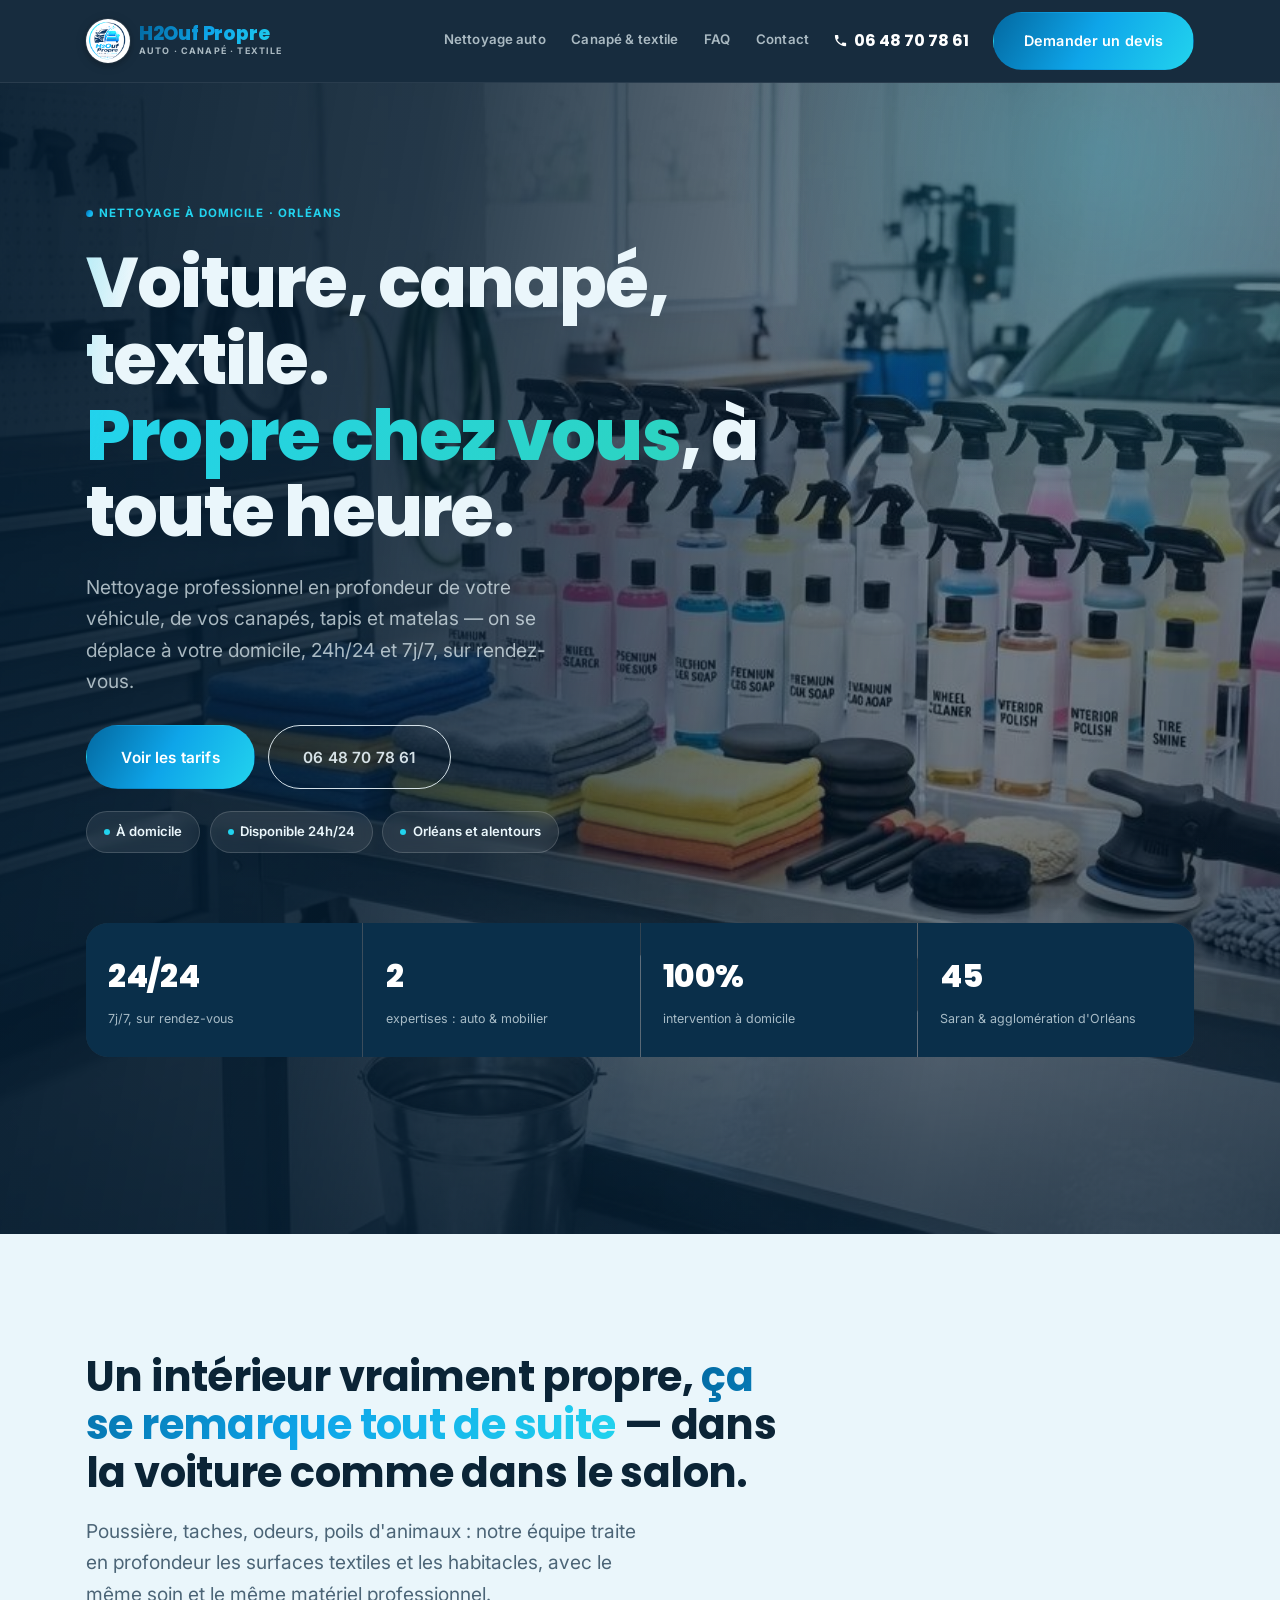
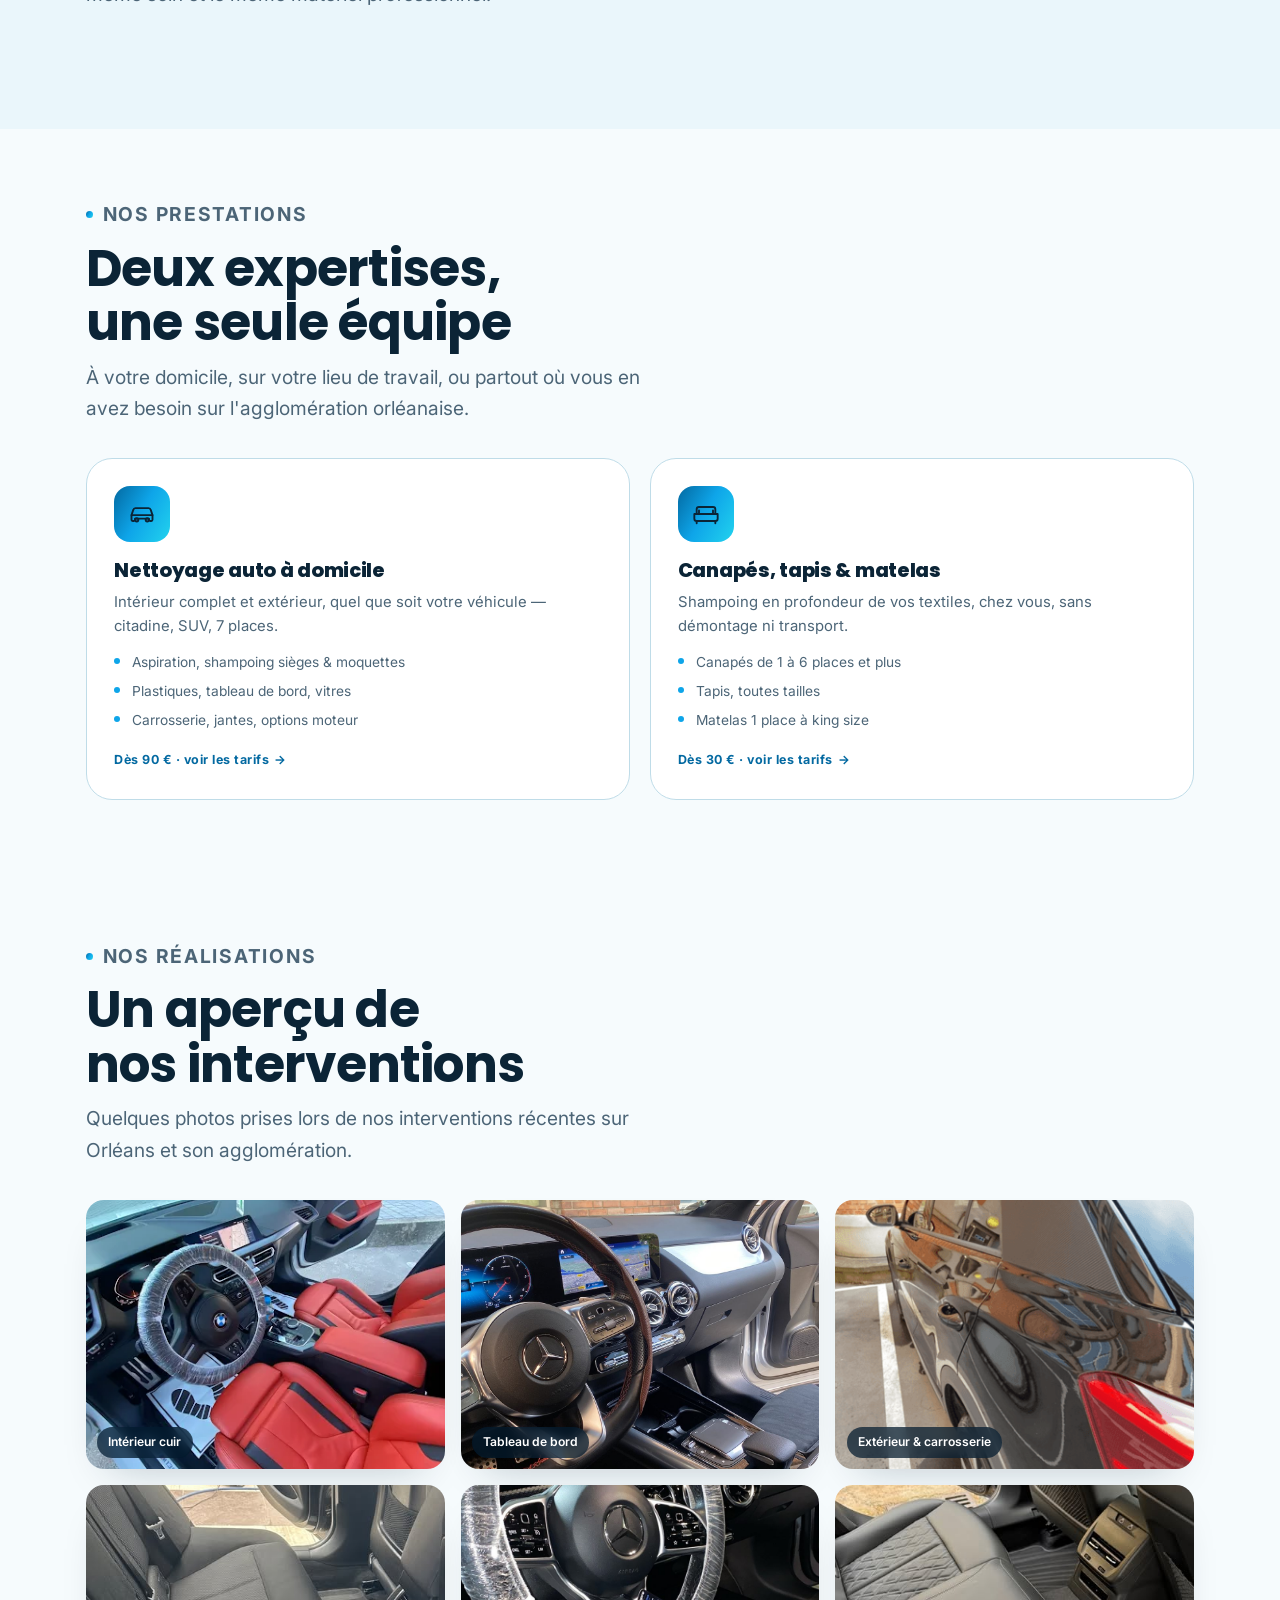
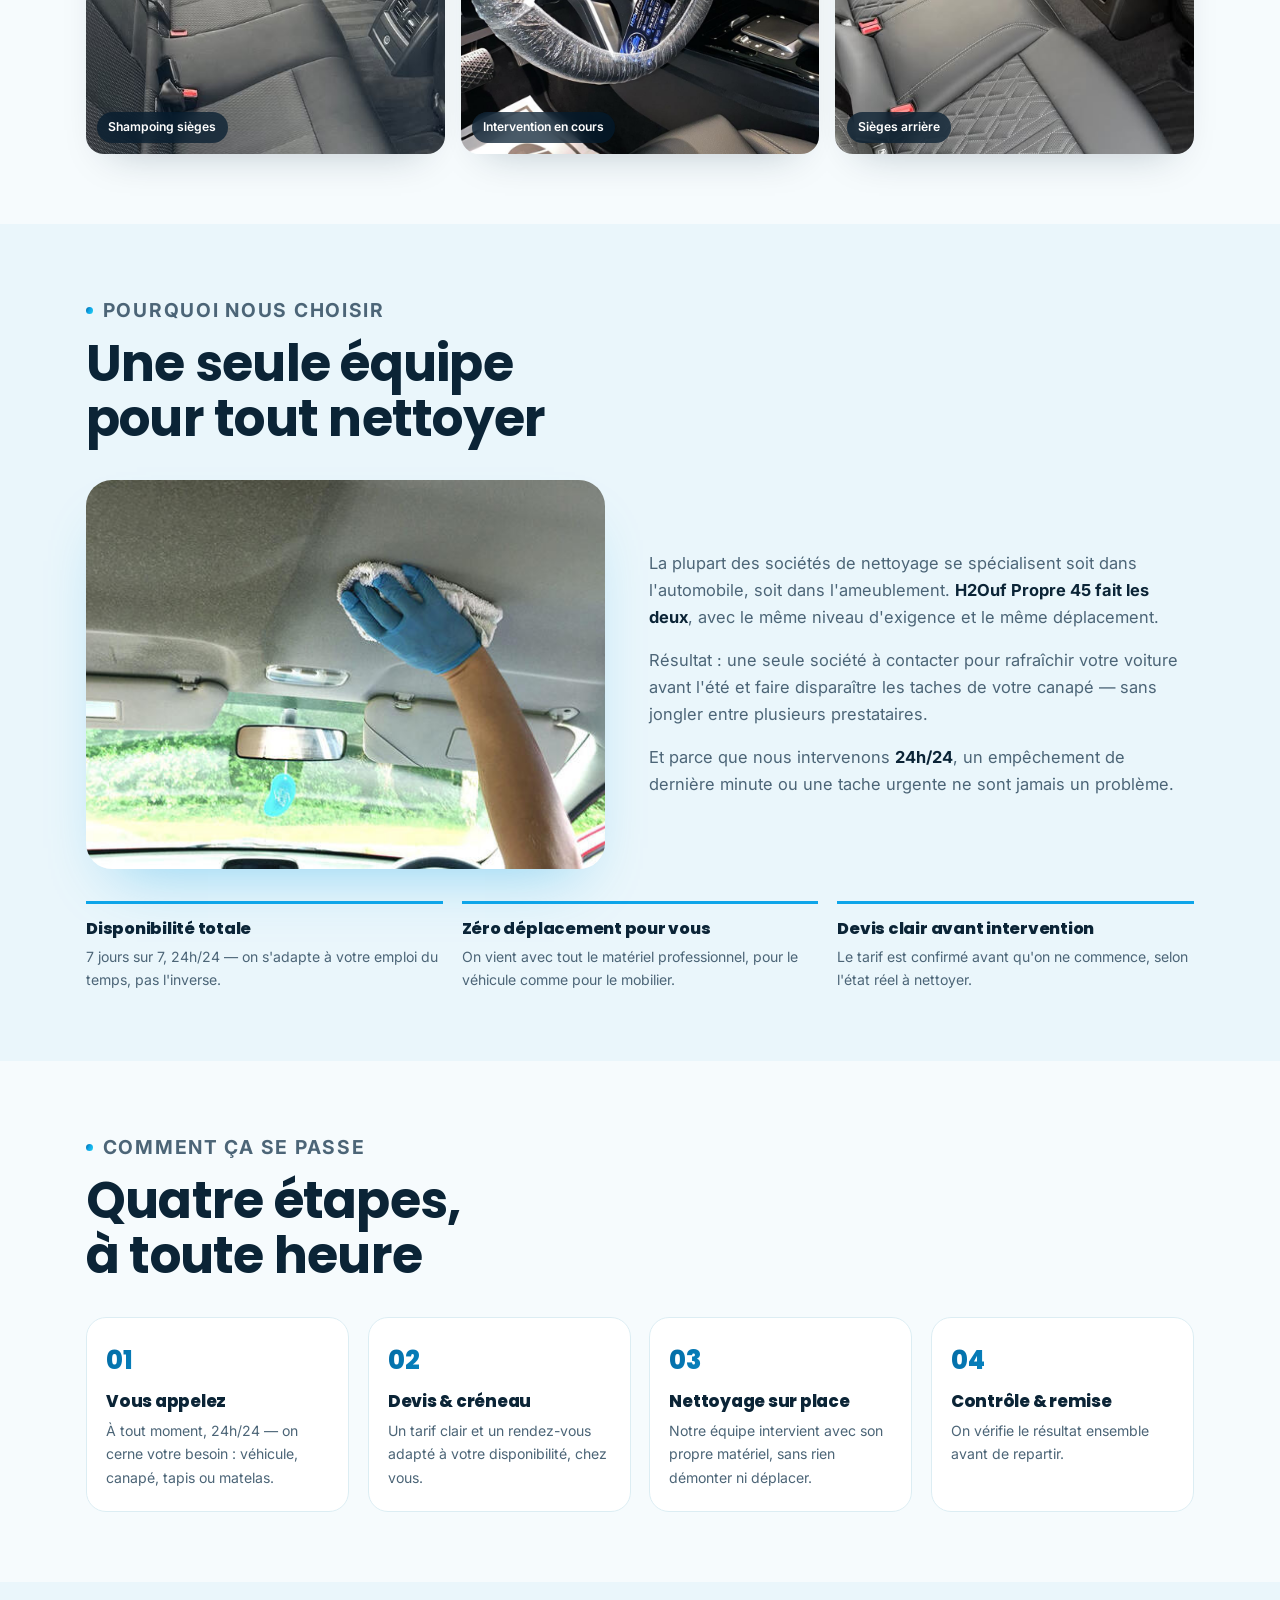
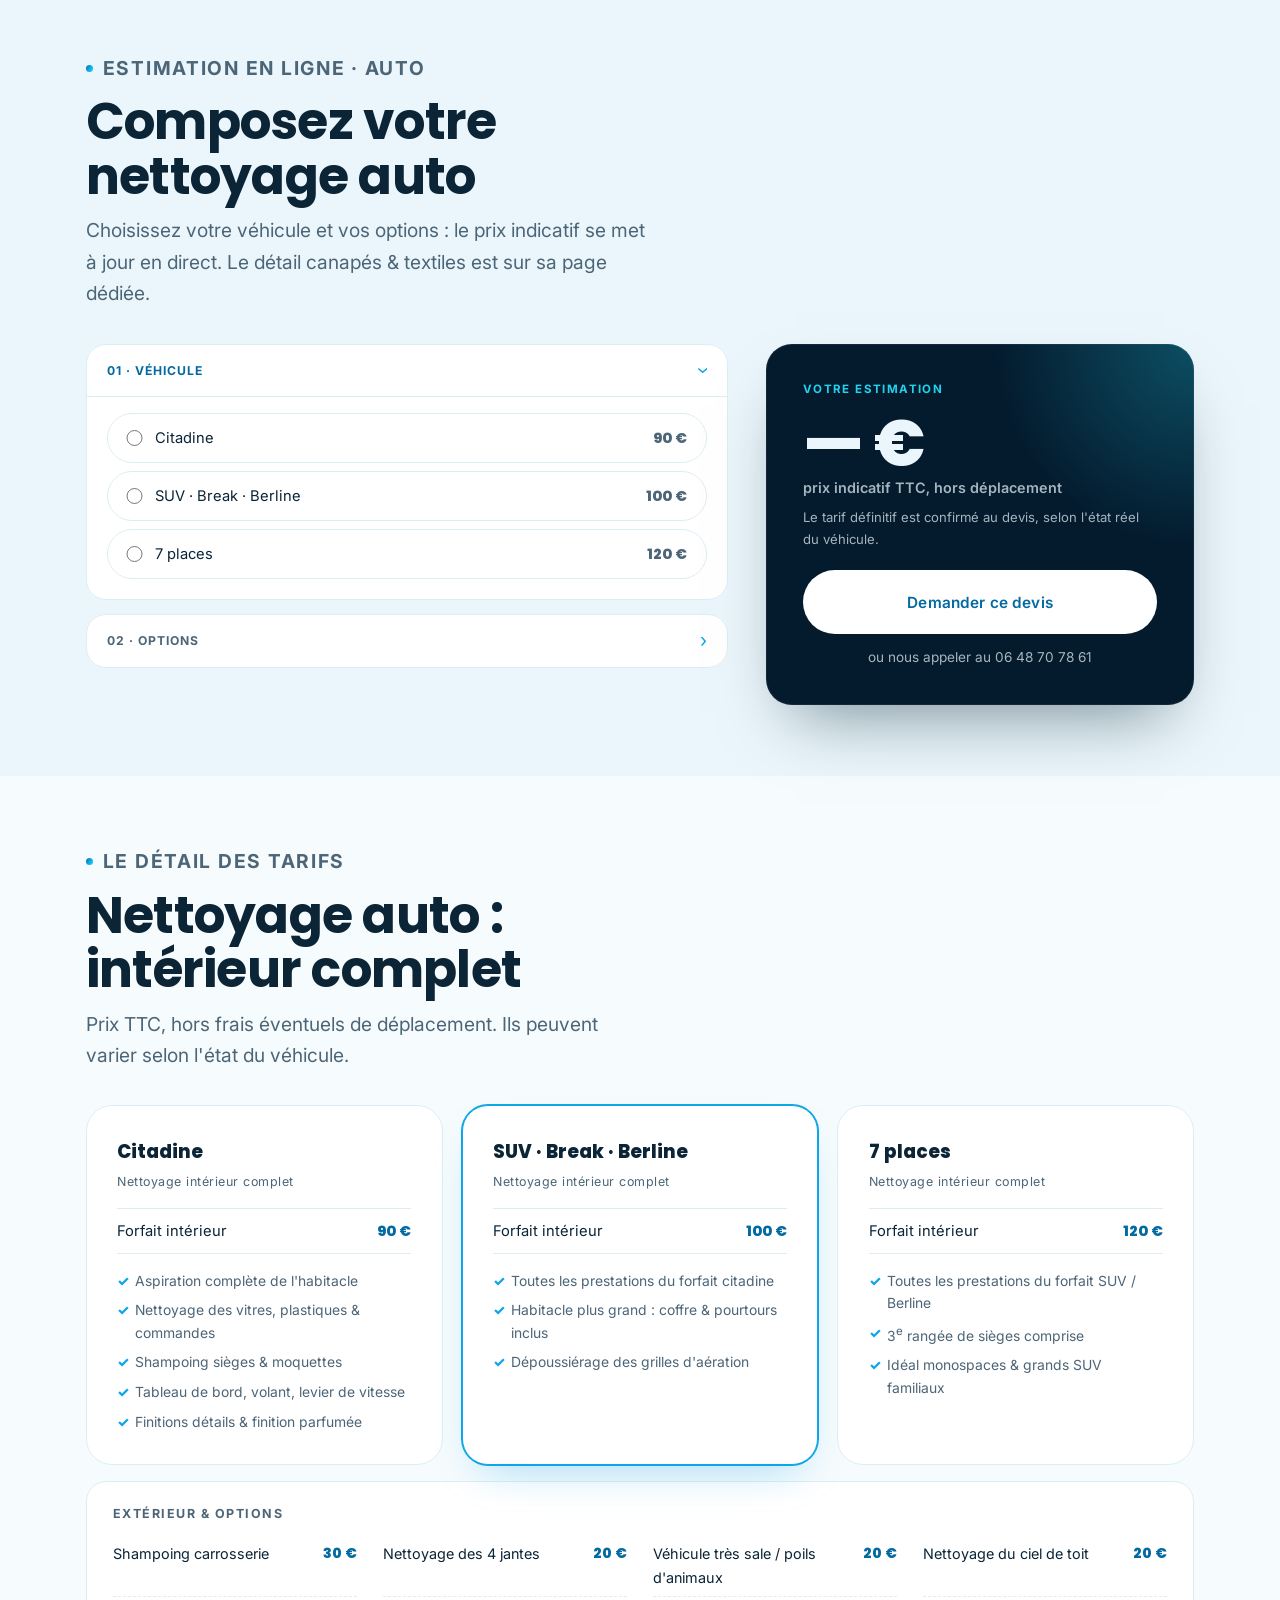
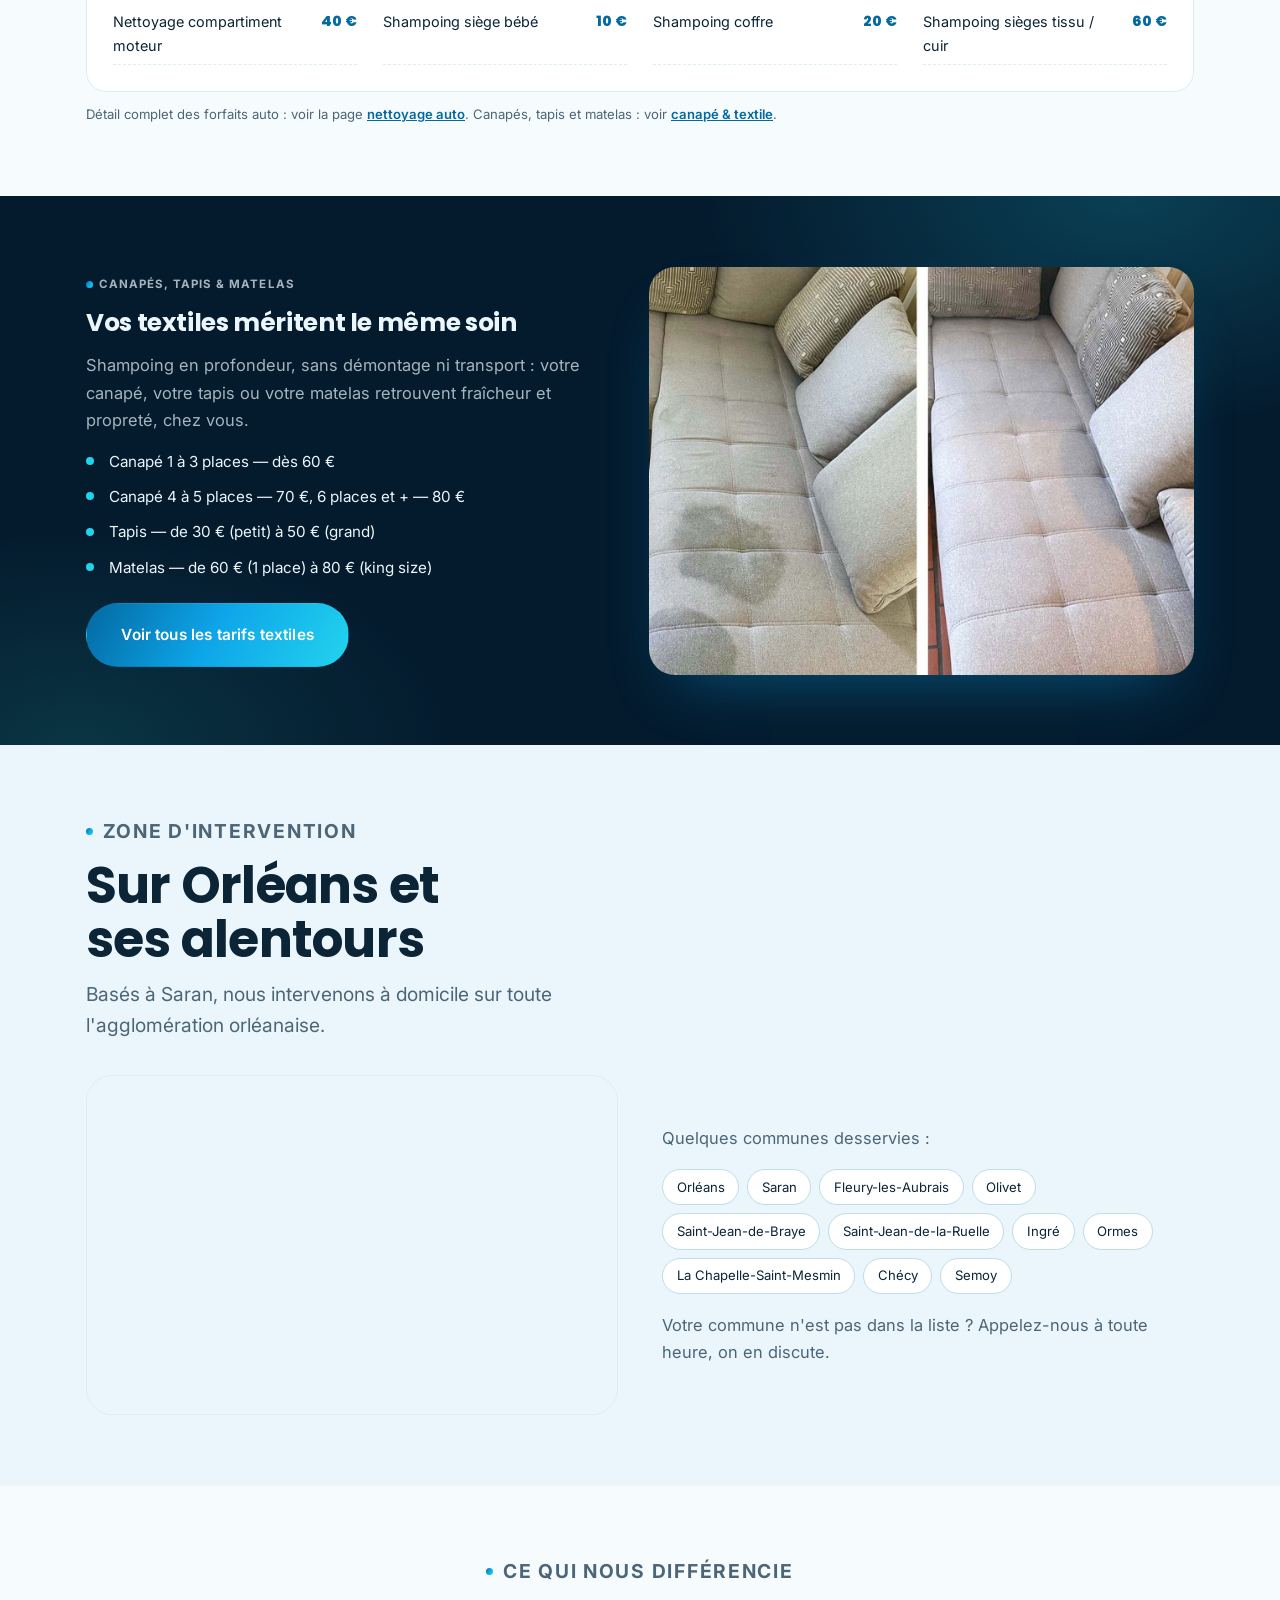
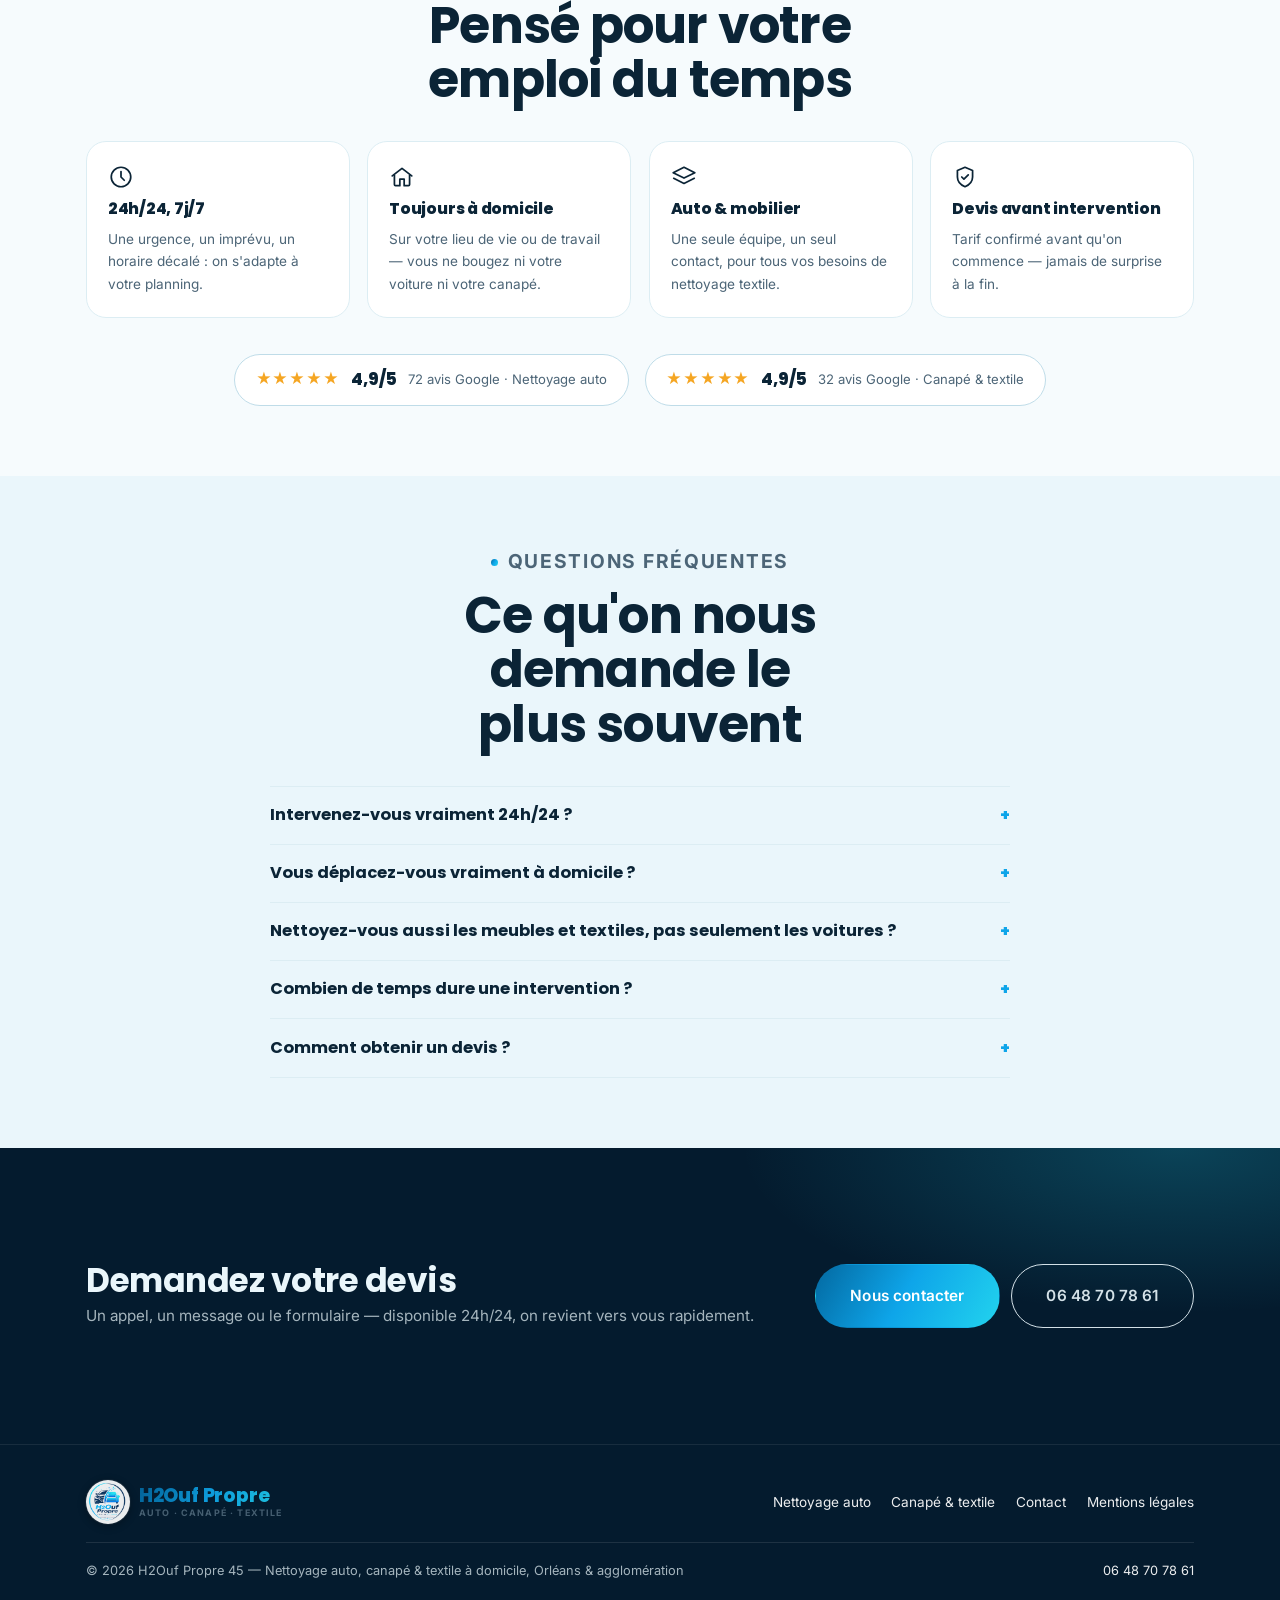
==== commit 586e4cc3: "Ajouter une photo hero sur la page d'accueil Remplace les blobs abstraits par une vraie photo (matér" ====
--- a/index.html
+++ b/index.html
@@ -105,8 +105,10 @@
 <main id="top">
 
   <section class="hero">
-    <div class="hero__blob hero__blob--a" aria-hidden="true"></div>
-    <div class="hero__blob hero__blob--b" aria-hidden="true"></div>
+    <div class="hero__photo" aria-hidden="true">
+      <img src="assets/heros/hero-global.jpg" alt="" />
+      <div class="hero__photo-overlay"></div>
+    </div>
     <div class="wrap hero__row">
       <div class="hero__in">
         <p class="label">Nettoyage à domicile · Orléans</p>
--- a/assets/style.css
+++ b/assets/style.css
@@ -147,15 +147,23 @@
 
 /* ---------- home hero ---------- */
 .hero { position: relative; background: var(--deep); color: var(--on-deep); overflow: hidden; padding-top: clamp(2.5rem, 6vw, 4rem); }
-.hero::before {
-  content: ""; position: absolute; inset: 0; z-index: 0; pointer-events: none;
+.hero__photo { position: absolute; inset: 0; z-index: 0; }
+.hero__photo img { width: 100%; height: 100%; object-fit: cover; object-position: center 38%; display: block; }
+.hero__photo-overlay {
+  position: absolute; inset: 0; z-index: 1; pointer-events: none;
   background:
-    radial-gradient(48% 60% at 86% 6%, rgba(34,211,238,0.28), transparent 62%),
-    radial-gradient(55% 55% at 6% 100%, rgba(14,165,233,0.22), transparent 65%);
-}
-.hero__blob { position: absolute; z-index: 0; pointer-events: none; opacity: 0.9; aspect-ratio: 1; border-radius: 50%; filter: blur(46px); }
-.hero__blob--a { top: -8%; right: -10%; width: min(46vw, 560px); background: radial-gradient(circle at 30% 30%, rgba(34,211,238,0.5), transparent 70%); }
-.hero__blob--b { bottom: -18%; left: -12%; width: min(38vw, 460px); opacity: 0.55; background: radial-gradient(circle at 30% 30%, rgba(45,212,191,0.4), transparent 70%); }
+    radial-gradient(48% 60% at 86% 6%, rgba(34,211,238,0.24), transparent 62%),
+    linear-gradient(100deg,
+      rgba(4,27,46,0.94) 0%,
+      rgba(4,27,46,0.85) 30%,
+      rgba(4,27,46,0.62) 55%,
+      rgba(4,27,46,0.5) 75%,
+      rgba(4,27,46,0.62) 100%),
+    linear-gradient(0deg, rgba(4,27,46,0.55) 0%, transparent 40%);
+}
+@media (max-width: 780px) {
+  .hero__photo-overlay { background: radial-gradient(70% 50% at 85% 0%, rgba(34,211,238,0.24), transparent 60%), rgba(4,27,46,0.82); }
+}
 .hero__row { position: relative; z-index: 1; }
 .hero__in { display: grid; gap: 1.4rem; justify-items: start; text-align: left; max-width: 44rem; padding-block: clamp(2.2rem, 6vw, 3.6rem) clamp(2.4rem, 5vw, 3.4rem); }
 .hero h1 { font-size: var(--fs-h1); font-weight: 800; letter-spacing: -0.025em; }
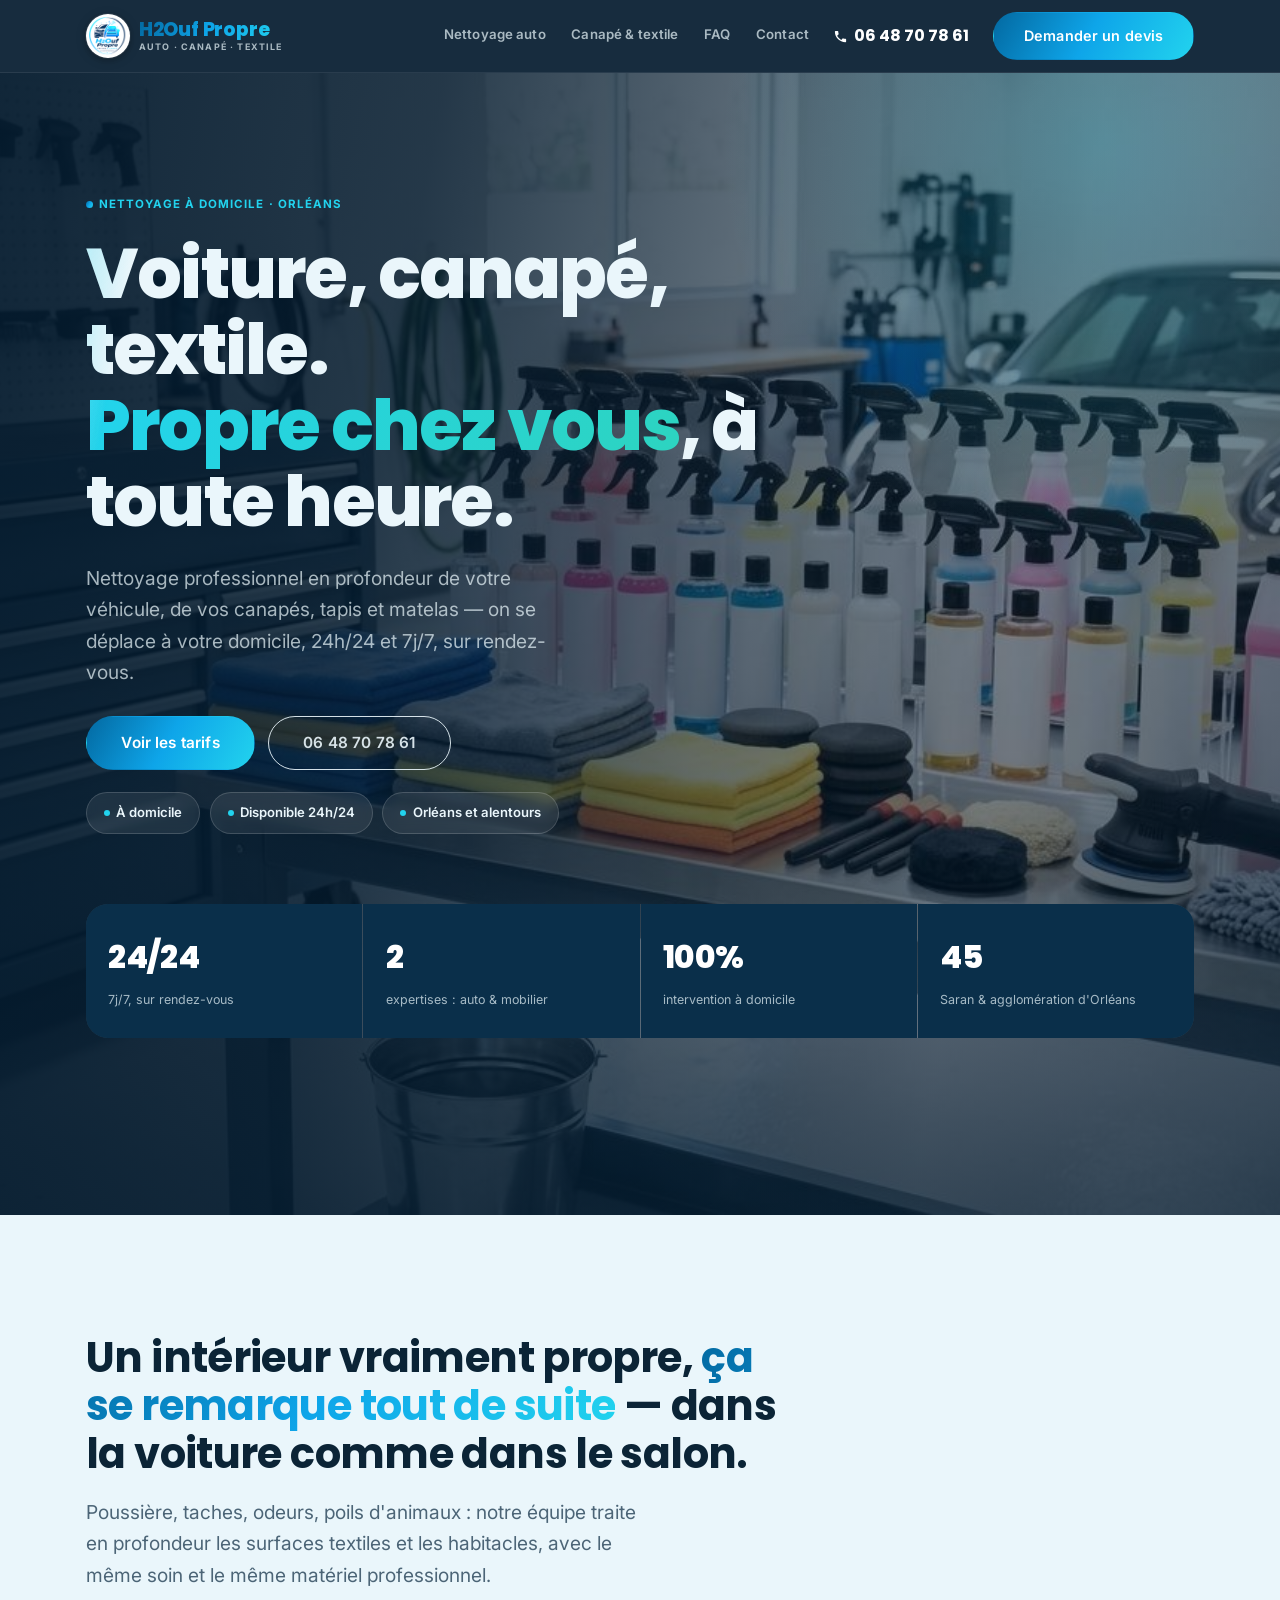
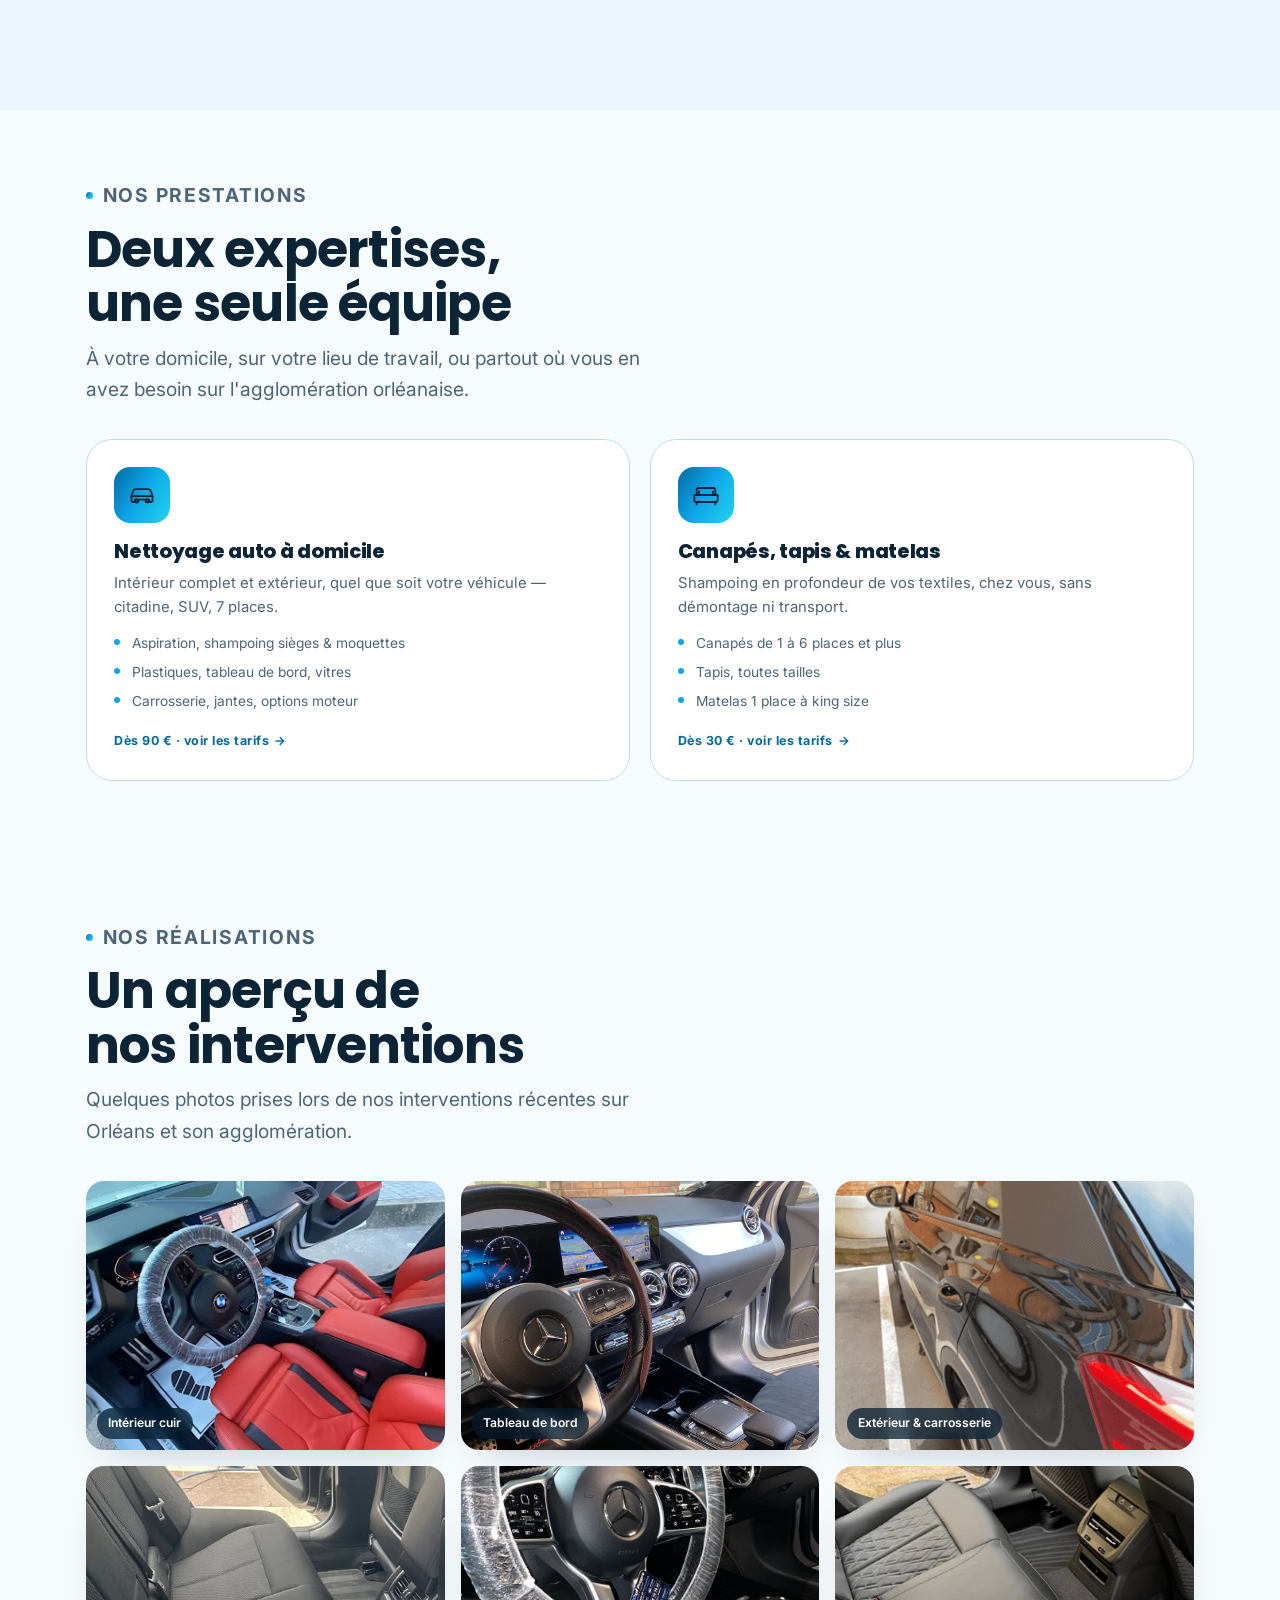
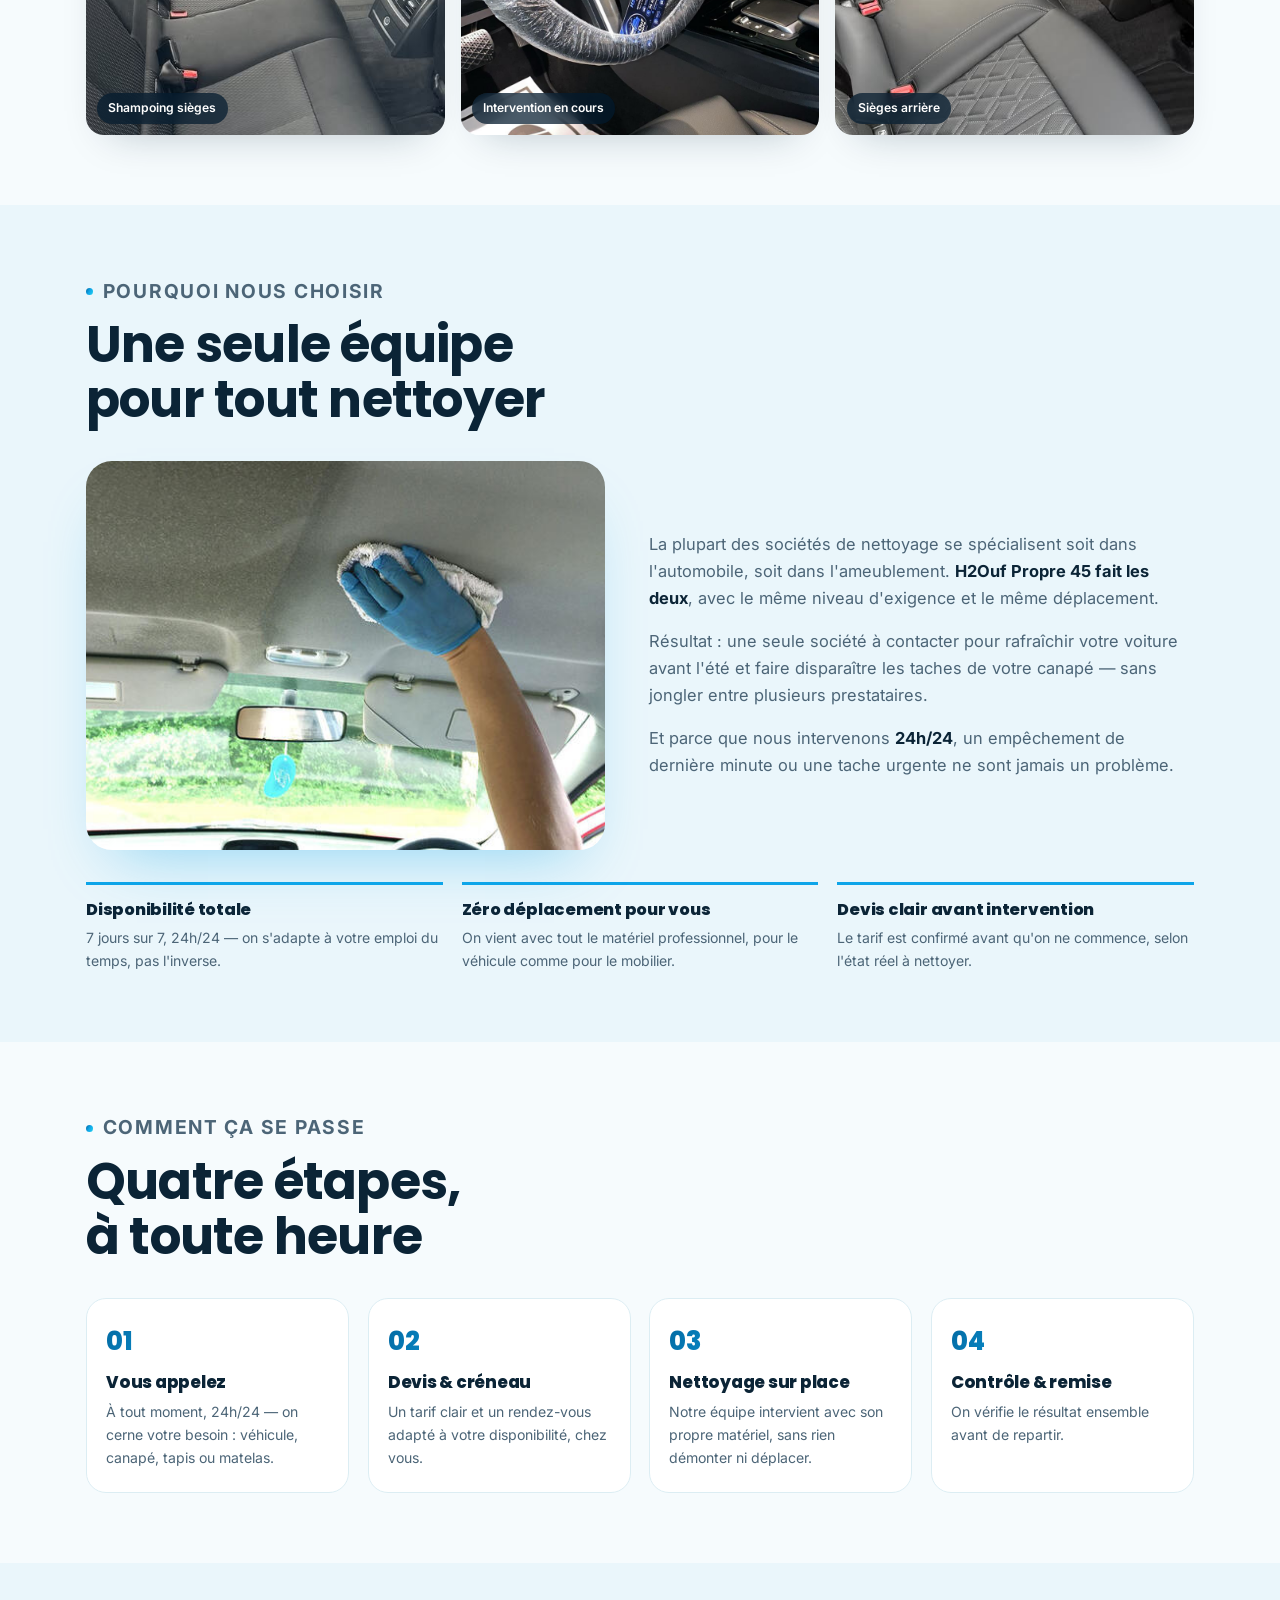
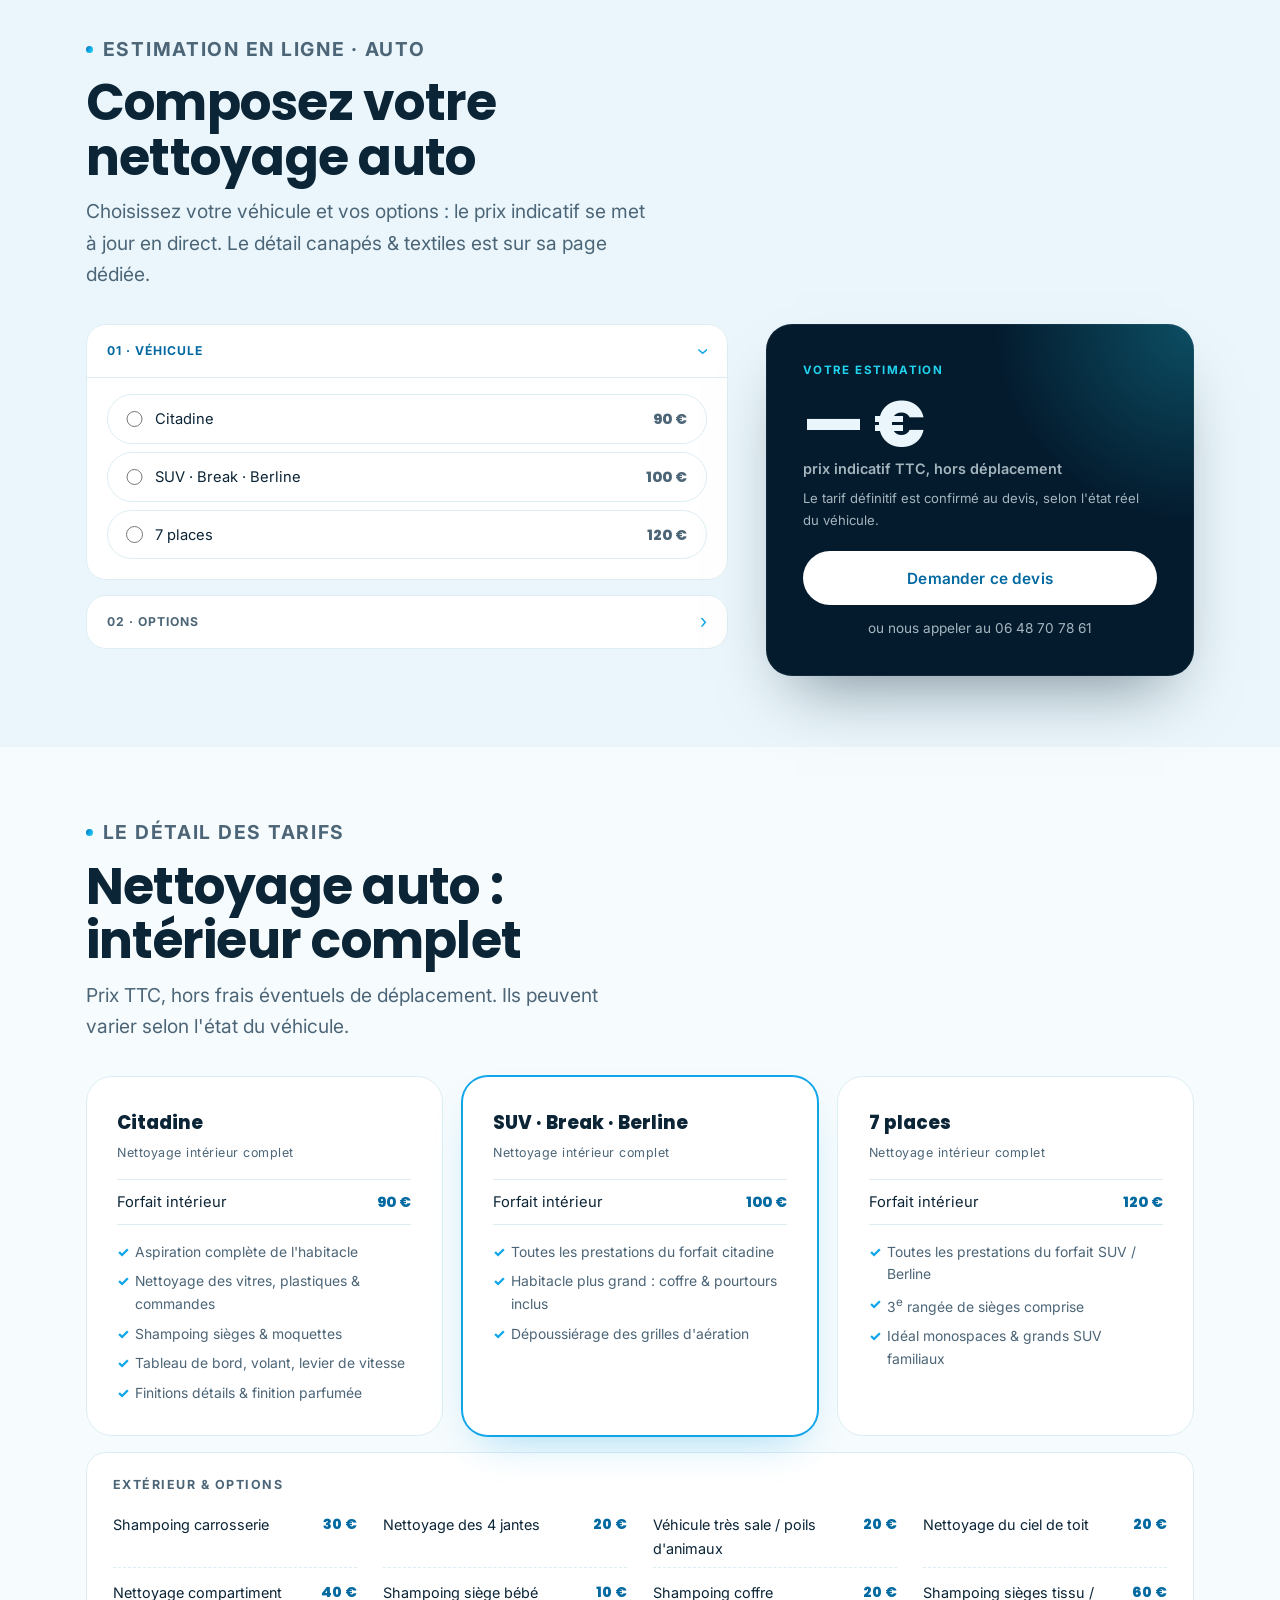
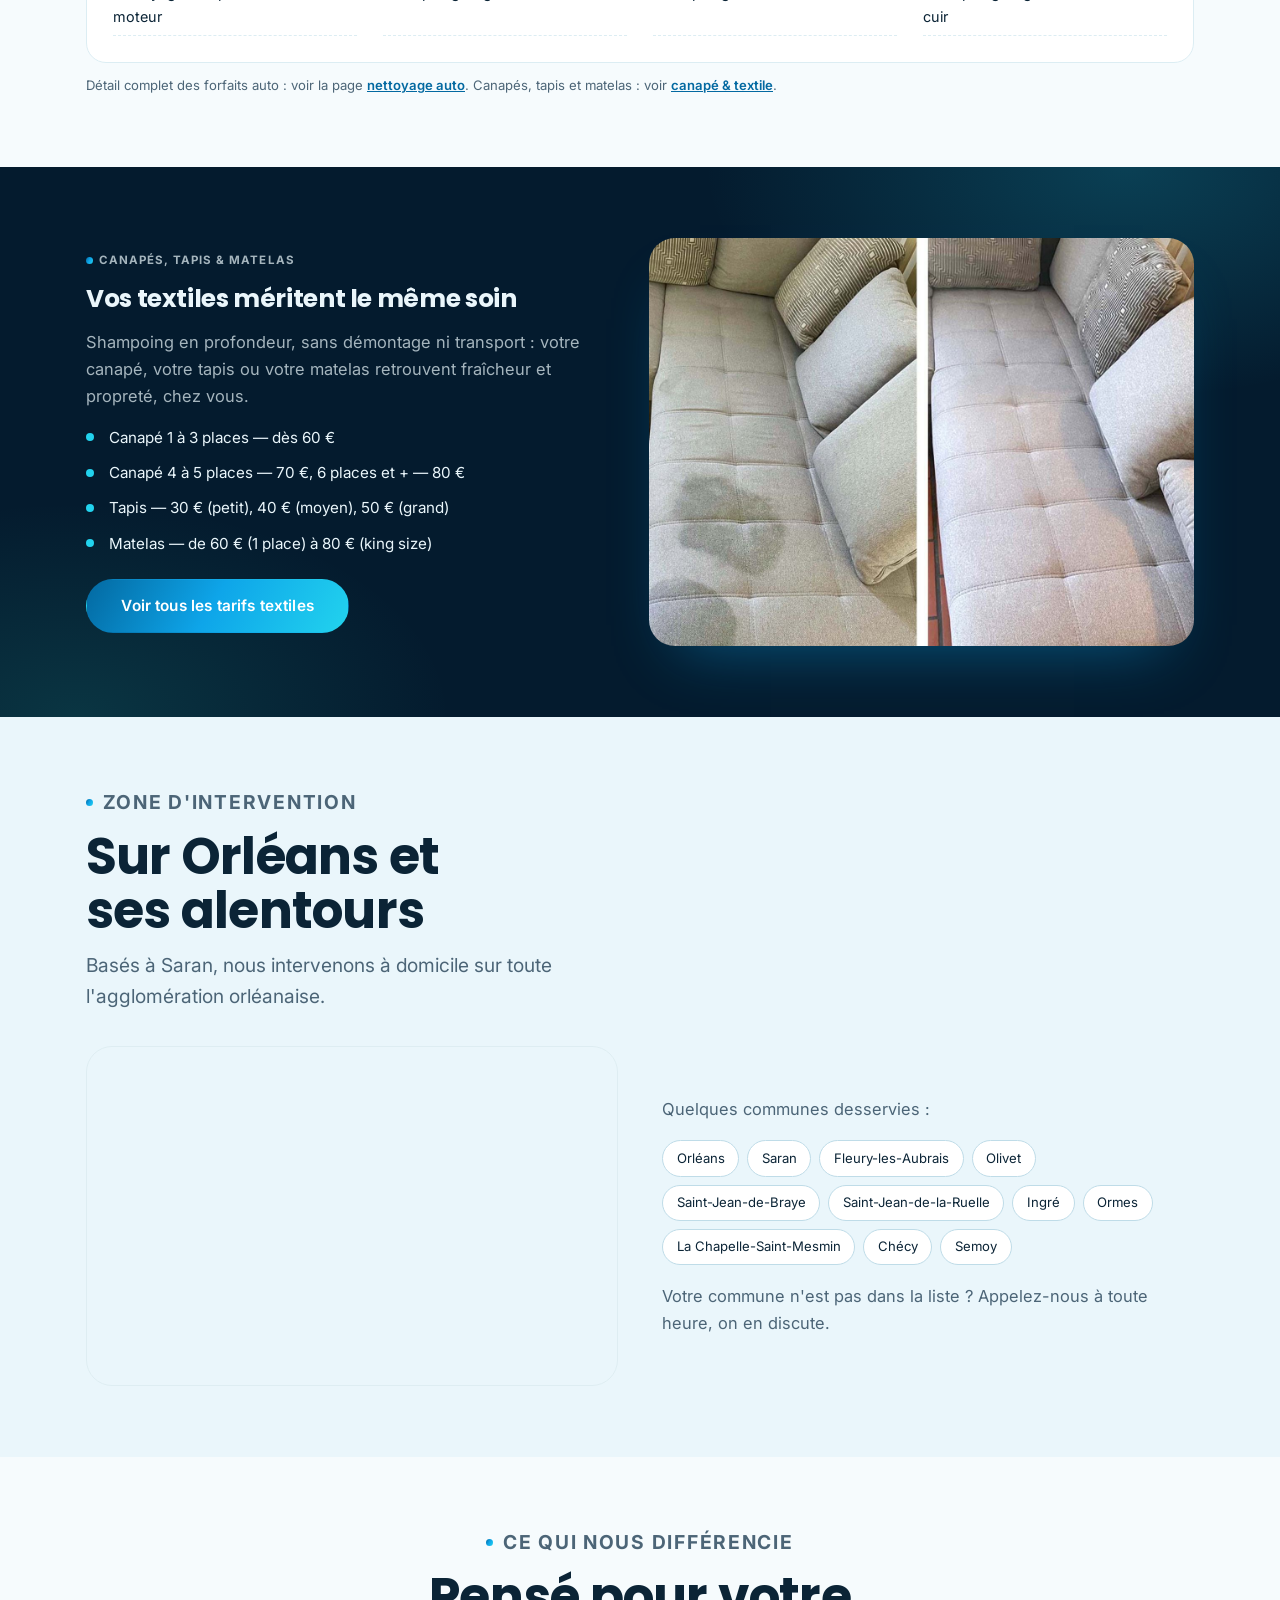
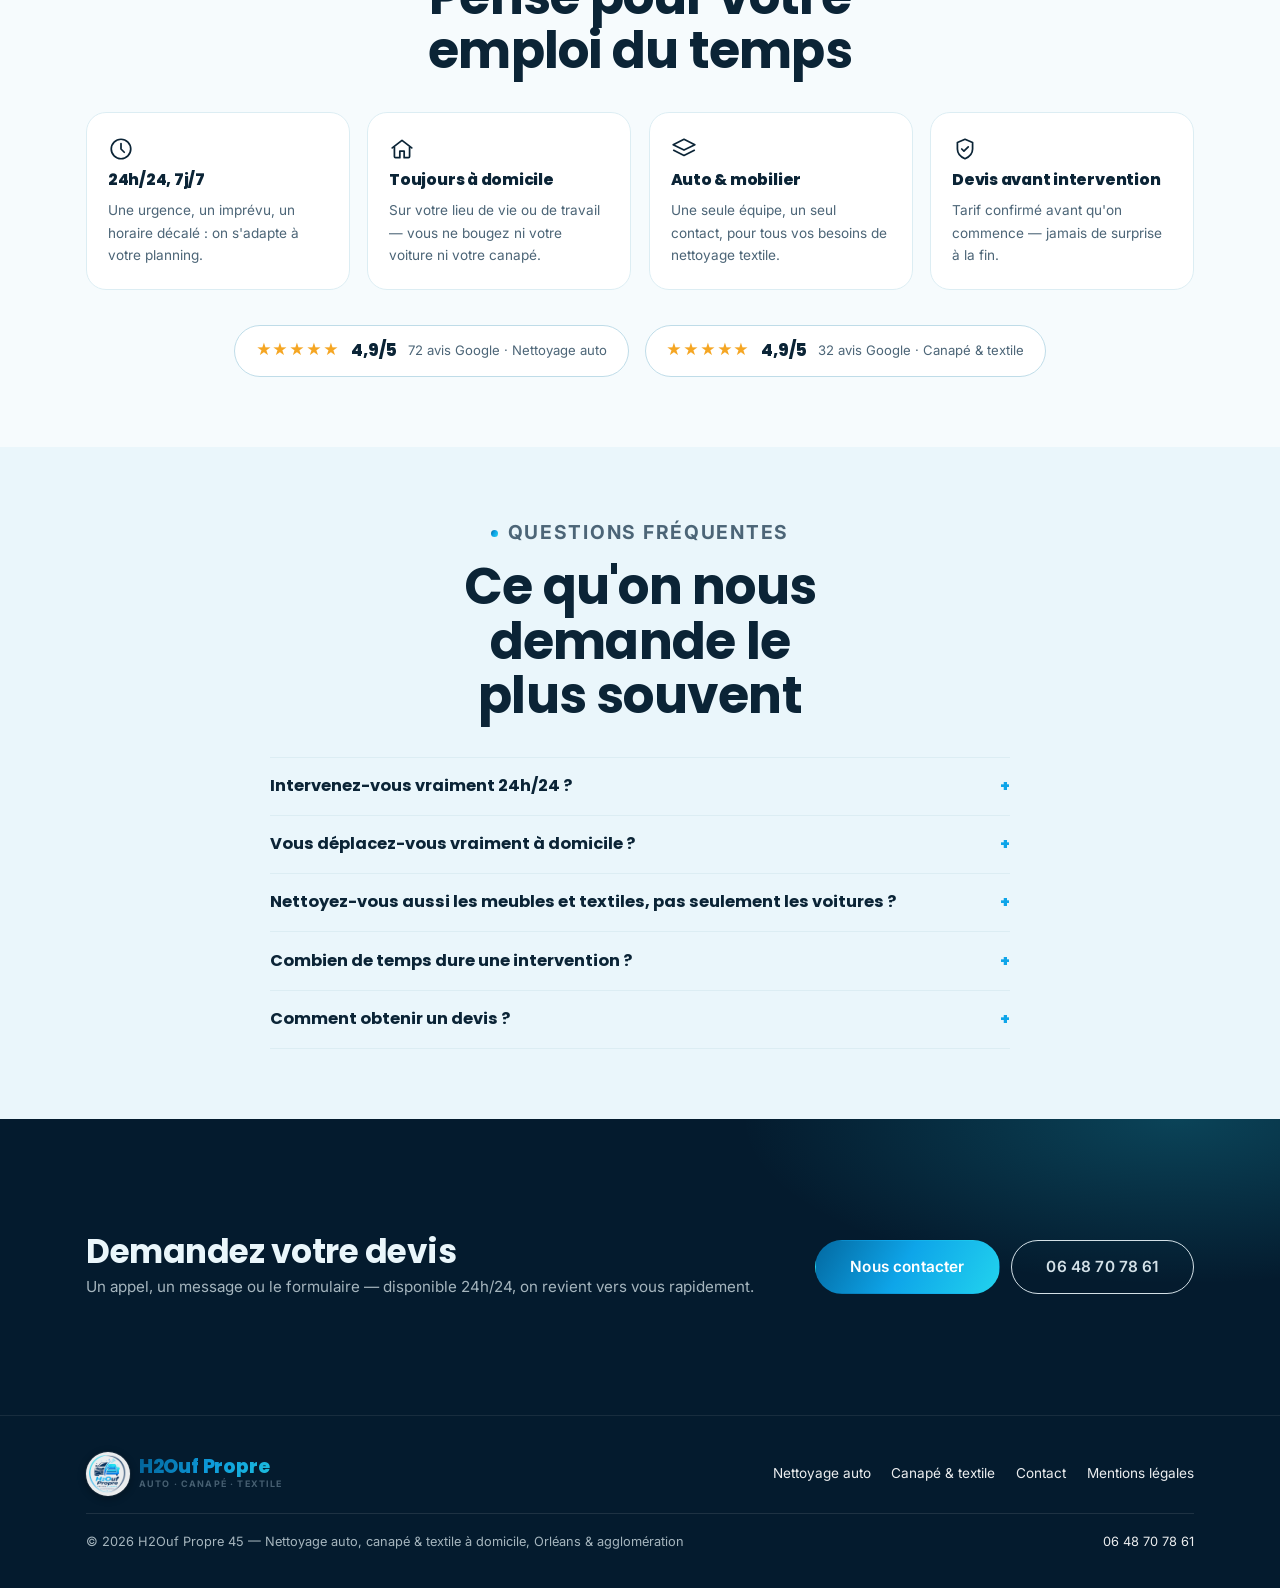
==== commit 83350b71: "Corrections d'audit + simulateur textile à quantités multiples - Bug de débordement mobile trouvé et" ====
--- a/index.html
+++ b/index.html
@@ -6,6 +6,7 @@
 <title>H2Ouf Propre 45 — Nettoyage auto &amp; canapé, Orléans</title>
 <meta name="description" content="Nettoyage professionnel à domicile sur Orléans et son agglomération : intérieur &amp; extérieur auto, canapés, tapis, matelas. Intervention 24h/24, 7j/7, sur rendez-vous." />
 <link rel="icon" type="image/png" href="assets/favicon.png" />
+<link rel="apple-touch-icon" href="assets/apple-touch-icon.png" />
 <meta property="og:title" content="H2Ouf Propre 45 — Nettoyage auto, canapé &amp; textile à domicile" />
 <meta property="og:description" content="Intervention 24h/24 sur Orléans et son agglomération. Auto, canapés, tapis, matelas — nettoyage professionnel chez vous." />
 <meta property="og:type" content="website" />
@@ -21,6 +22,16 @@
   "description": "Nettoyage professionnel à domicile de véhicules, canapés, tapis et matelas, sur Orléans et son agglomération. Intervention 24h/24 sur rendez-vous.",
   "telephone": "+33648707861",
   "url": "https://h2oufpropre45.fr",
+  "logo": "https://h2oufpropre45.fr/assets/logo.png",
+  "image": [
+    "https://h2oufpropre45.fr/assets/heros/hero-global.jpg",
+    "https://h2oufpropre45.fr/assets/heros/hero-voiture.jpg",
+    "https://h2oufpropre45.fr/assets/heros/hero-canape.jpg"
+  ],
+  "sameAs": [
+    "https://www.google.com/maps?cid=9685873645271300602",
+    "https://www.google.com/maps?cid=7249110008134948932"
+  ],
   "priceRange": "30–120 €",
   "areaServed": { "@type": "City", "name": "Orléans" },
   "address": {
@@ -106,7 +117,7 @@
 
   <section class="hero">
     <div class="hero__photo" aria-hidden="true">
-      <img src="assets/heros/hero-global.jpg" alt="" />
+      <img src="assets/heros/hero-global.jpg" alt="" loading="eager" fetchpriority="high" />
       <div class="hero__photo-overlay"></div>
     </div>
     <div class="wrap hero__row">
@@ -154,7 +165,7 @@
         <p>À votre domicile, sur votre lieu de travail, ou partout où vous en avez besoin sur l'agglomération orléanaise.</p>
       </div>
       <div class="svc-grid reveal">
-        <a class="svc" href="nettoyage-auto.html">
+        <a class="svc" href="nettoyage-auto.html#tarifs-auto">
           <div class="svc__icon"><svg viewBox="0 0 24 24" aria-hidden="true"><path d="M3 13l1.5-4.5A2 2 0 0 1 6.4 7h11.2a2 2 0 0 1 1.9 1.5L21 13" stroke="currentColor" stroke-width="1.6" stroke-linecap="round" stroke-linejoin="round"/><path d="M3 13h18v4a1 1 0 0 1-1 1h-1a1 1 0 0 1-1-1v-1H6v1a1 1 0 0 1-1 1H4a1 1 0 0 1-1-1v-4Z" stroke="currentColor" stroke-width="1.6" stroke-linejoin="round"/><circle cx="7.5" cy="17" r="1.4" stroke="currentColor" stroke-width="1.6"/><circle cx="16.5" cy="17" r="1.4" stroke="currentColor" stroke-width="1.6"/></svg></div>
           <div class="svc__body">
             <h3>Nettoyage auto à domicile</h3>
@@ -167,7 +178,7 @@
             <span class="svc__more">Dès 90 € · voir les tarifs</span>
           </div>
         </a>
-        <a class="svc" href="canape-textile.html">
+        <a class="svc" href="canape-textile.html#tarifs-textile">
           <div class="svc__icon"><svg viewBox="0 0 24 24" aria-hidden="true"><path d="M4 12V8a2 2 0 0 1 2-2h12a2 2 0 0 1 2 2v4" stroke="currentColor" stroke-width="1.6" stroke-linecap="round" stroke-linejoin="round"/><path d="M2 12h20v4a2 2 0 0 1-2 2H4a2 2 0 0 1-2-2v-4Z" stroke="currentColor" stroke-width="1.6" stroke-linejoin="round"/><path d="M4 18v2M20 18v2M6 12V9M18 12V9" stroke="currentColor" stroke-width="1.6" stroke-linecap="round"/></svg></div>
           <div class="svc__body">
             <h3>Canapés, tapis &amp; matelas</h3>
@@ -358,7 +369,7 @@
           <ul class="ceramic__list mt-sm">
             <li>Canapé 1 à 3 places — dès 60 €</li>
             <li>Canapé 4 à 5 places — 70 €, 6 places et + — 80 €</li>
-            <li>Tapis — de 30 € (petit) à 50 € (grand)</li>
+            <li>Tapis — 30 € (petit), 40 € (moyen), 50 € (grand)</li>
             <li>Matelas — de 60 € (1 place) à 80 € (king size)</li>
           </ul>
           <div class="actions-row mt-sm">
--- a/assets/style.css
+++ b/assets/style.css
@@ -76,7 +76,7 @@
 .sec--dark .label, .hero .label, .phero .label, .cta-band .label { color: var(--cyan); }
 
 .btn {
-  display: inline-flex; align-items: center; gap: 0.55em;
+  display: inline-flex; align-items: center; gap: 0.55em; line-height: 1;
   font-family: var(--ff-body); font-weight: 600; font-size: 0.9rem; letter-spacing: 0.01em;
   text-decoration: none; padding: 1rem 1.85rem; border-radius: 999px;
   background: var(--grad-brand); color: #fff; border: 1px solid transparent;
@@ -126,7 +126,7 @@
 .bar__nav a:hover, .bar__nav a[aria-current="page"] { color: #fff; border-color: var(--cyan); }
 .bar__tel { font-family: var(--ff-display); font-weight: 700; font-size: 1rem; text-decoration: none; color: #fff; white-space: nowrap; display: inline-flex; align-items: center; gap: 0.4em; }
 .bar__tel svg { width: 15px; height: 15px; fill: var(--cyan); }
-.bar__cta { white-space: nowrap; transition: transform .18s ease, box-shadow .18s ease, filter .18s ease, padding .5s cubic-bezier(.22,.61,.36,1); }
+.bar__cta { white-space: nowrap; transition: transform .18s ease, box-shadow .18s ease, filter .18s ease; }
 @media (prefers-reduced-motion: reduce) { header.bar, .bar__in, .brandmark__icon, .bar__nav, .bar__nav a, .bar__cta { transition: none; } }
 .bar__burger { display: none; order: 9; width: 42px; height: 42px; border: 1px solid rgba(255,255,255,0.22); background: transparent; border-radius: 999px; cursor: pointer; align-items: center; justify-content: center; }
 .bar__burger span, .bar__burger span::before, .bar__burger span::after { content: ""; display: block; width: 18px; height: 2px; background: #fff; position: relative; }
@@ -188,7 +188,21 @@
   color: transparent;
   animation: shimmerSweep 1.7s ease-in-out .4s 1 both;
 }
-.hero h1 .shimmer-reveal__shine em { font-style: normal; background: none; color: inherit; -webkit-text-fill-color: currentColor; }
+.hero h1 .shimmer-reveal__shine em {
+  font-style: normal;
+  background-image: linear-gradient(100deg,
+    transparent 36%,
+    rgba(255,255,255,0.85) 46%,
+    rgba(255,255,255,0.98) 50%,
+    rgba(255,255,255,0.85) 54%,
+    transparent 64%);
+  background-size: 260% 100%;
+  background-position: 220% 0;
+  -webkit-background-clip: text;
+  background-clip: text;
+  color: transparent;
+  animation: shimmerSweep 1.7s ease-in-out .4s 1 both;
+}
 @keyframes shimmerSweep {
   from { background-position: 220% 0; }
   to   { background-position: -60% 0; }
@@ -261,7 +275,6 @@
 .link-accent { color: var(--blue-deep); font-weight: 600; }
 .mt-sm { margin-top: 0.4rem; }
 .actions-row { display: flex; gap: 0.7rem; flex-wrap: wrap; }
-.cta-row--center { margin-top: clamp(1.4rem, 3vw, 2.1rem); display: flex; flex-wrap: wrap; gap: 0.8rem 1.4rem; align-items: center; justify-content: center; text-align: center; }
 .section-gap-lg { margin-top: clamp(2.4rem, 5vw, 3.4rem); }
 .section-gap-md { margin-top: clamp(1.6rem, 3vw, 2.2rem); }
 
@@ -486,8 +499,8 @@
 
 /* ---------- price simulator ---------- */
 .estim { display: grid; grid-template-columns: 1.5fr 1fr; gap: clamp(1.5rem, 3vw, 2.6rem); align-items: start; }
-.estim__fields { display: grid; gap: 0.9rem; }
-.estim__group { margin: 0; padding: 0; border: 1px solid var(--line); border-radius: 20px; background: var(--card); overflow: hidden; }
+.estim__fields { display: grid; grid-template-columns: minmax(0, 1fr); gap: 0.9rem; }
+.estim__group { min-width: 0; margin: 0; padding: 0; border: 1px solid var(--line); border-radius: 20px; background: var(--card); overflow: hidden; }
 .estim__ghead { display: flex; align-items: center; gap: 0.8rem; width: 100%; padding: 1rem 1.25rem; cursor: pointer; user-select: none; -webkit-tap-highlight-color: transparent; }
 .estim__ghead:focus-visible { outline: 2px solid var(--blue); outline-offset: -2px; }
 .estim__gtitle { flex: none; font-family: var(--ff-body); font-weight: 700; font-size: 0.76rem; letter-spacing: 0.08em; text-transform: uppercase; color: var(--mid); }
@@ -496,17 +509,28 @@
 .estim__gchev { flex: none; color: var(--blue); font-size: 1.2rem; line-height: 1; transition: transform .2s ease; }
 .estim__group.is-open .estim__gchev { transform: rotate(90deg); }
 .estim__group.is-open .estim__ghead { border-bottom: 1px solid var(--line); }
-.estim__gbody { display: grid; gap: 0.55rem; padding: 1rem 1.25rem 1.25rem; }
+.estim__gbody { display: grid; grid-template-columns: minmax(0, 1fr); gap: 0.55rem; padding: 1rem 1.25rem 1.25rem; }
 .estim__group:not(.is-open) .estim__gbody { display: none; }
-.estim__sizes { display: none; gap: 0.55rem; }
-.estim__sizes.is-active { display: grid; }
-.opt { display: flex; align-items: center; gap: 0.75rem; background: var(--card); border: 1px solid var(--line); border-radius: 999px; padding: 0.72rem 1.15rem; cursor: pointer; font-size: 0.92rem; transition: border-color .15s ease, box-shadow .15s ease; }
+.opt { display: flex; align-items: center; gap: 0.75rem; min-width: 0; background: var(--card); border: 1px solid var(--line); border-radius: 999px; padding: 0.72rem 1.15rem; cursor: pointer; font-size: 0.92rem; transition: border-color .15s ease, box-shadow .15s ease; }
 .opt:hover { border-color: var(--line-strong); }
 .opt input { accent-color: var(--blue); width: 1.05rem; height: 1.05rem; flex: none; margin: 0; }
-.opt span { flex: 1; }
+.opt span { flex: 1; min-width: 0; }
 .opt b { font-family: var(--ff-display); font-weight: 800; font-variant-numeric: tabular-nums; color: var(--mid); white-space: nowrap; }
 .opt:has(input:checked) { border-color: var(--blue); box-shadow: 0 0 0 1px var(--blue); }
 .opt:has(input:checked) b { color: var(--blue-deep); }
+
+/* quantity stepper — canapé/tapis/matelas estimator */
+.qty { display: flex; align-items: center; justify-content: space-between; gap: 0.75rem; min-width: 0; background: var(--card); border: 1px solid var(--line); border-radius: 999px; padding: 0.55rem 0.55rem 0.55rem 1.15rem; transition: border-color .15s ease, box-shadow .15s ease; }
+.qty.has-qty { border-color: var(--blue); box-shadow: 0 0 0 1px var(--blue); }
+.qty__label { flex: 1; min-width: 0; display: flex; justify-content: space-between; align-items: baseline; gap: 0.6rem; font-size: 0.92rem; }
+.qty__label b { font-family: var(--ff-display); font-weight: 800; font-variant-numeric: tabular-nums; color: var(--mid); white-space: nowrap; }
+.qty.has-qty .qty__label b { color: var(--blue-deep); }
+.qty__ctrl { display: flex; align-items: center; gap: 0.5rem; flex: none; }
+.qty__btn { width: 30px; height: 30px; border-radius: 50%; border: 1px solid var(--line-strong); background: var(--bg); color: var(--ink); font-size: 1.15rem; line-height: 1; display: grid; place-items: center; cursor: pointer; transition: border-color .15s ease, background .15s ease, color .15s ease, opacity .15s ease; }
+.qty__btn:hover { border-color: var(--blue); color: var(--blue-deep); }
+.qty__btn:active { transform: scale(0.94); }
+.qty__btn:disabled { opacity: 0.35; cursor: default; }
+.qty__value { min-width: 1.4em; text-align: center; font-family: var(--ff-display); font-weight: 800; font-variant-numeric: tabular-nums; }
 .estim__result {
   position: sticky; top: 6rem; overflow: hidden; background: var(--deep); color: var(--on-deep);
   border-radius: var(--radius); padding: clamp(1.7rem, 3vw, 2.3rem); display: grid; gap: 0.75rem;
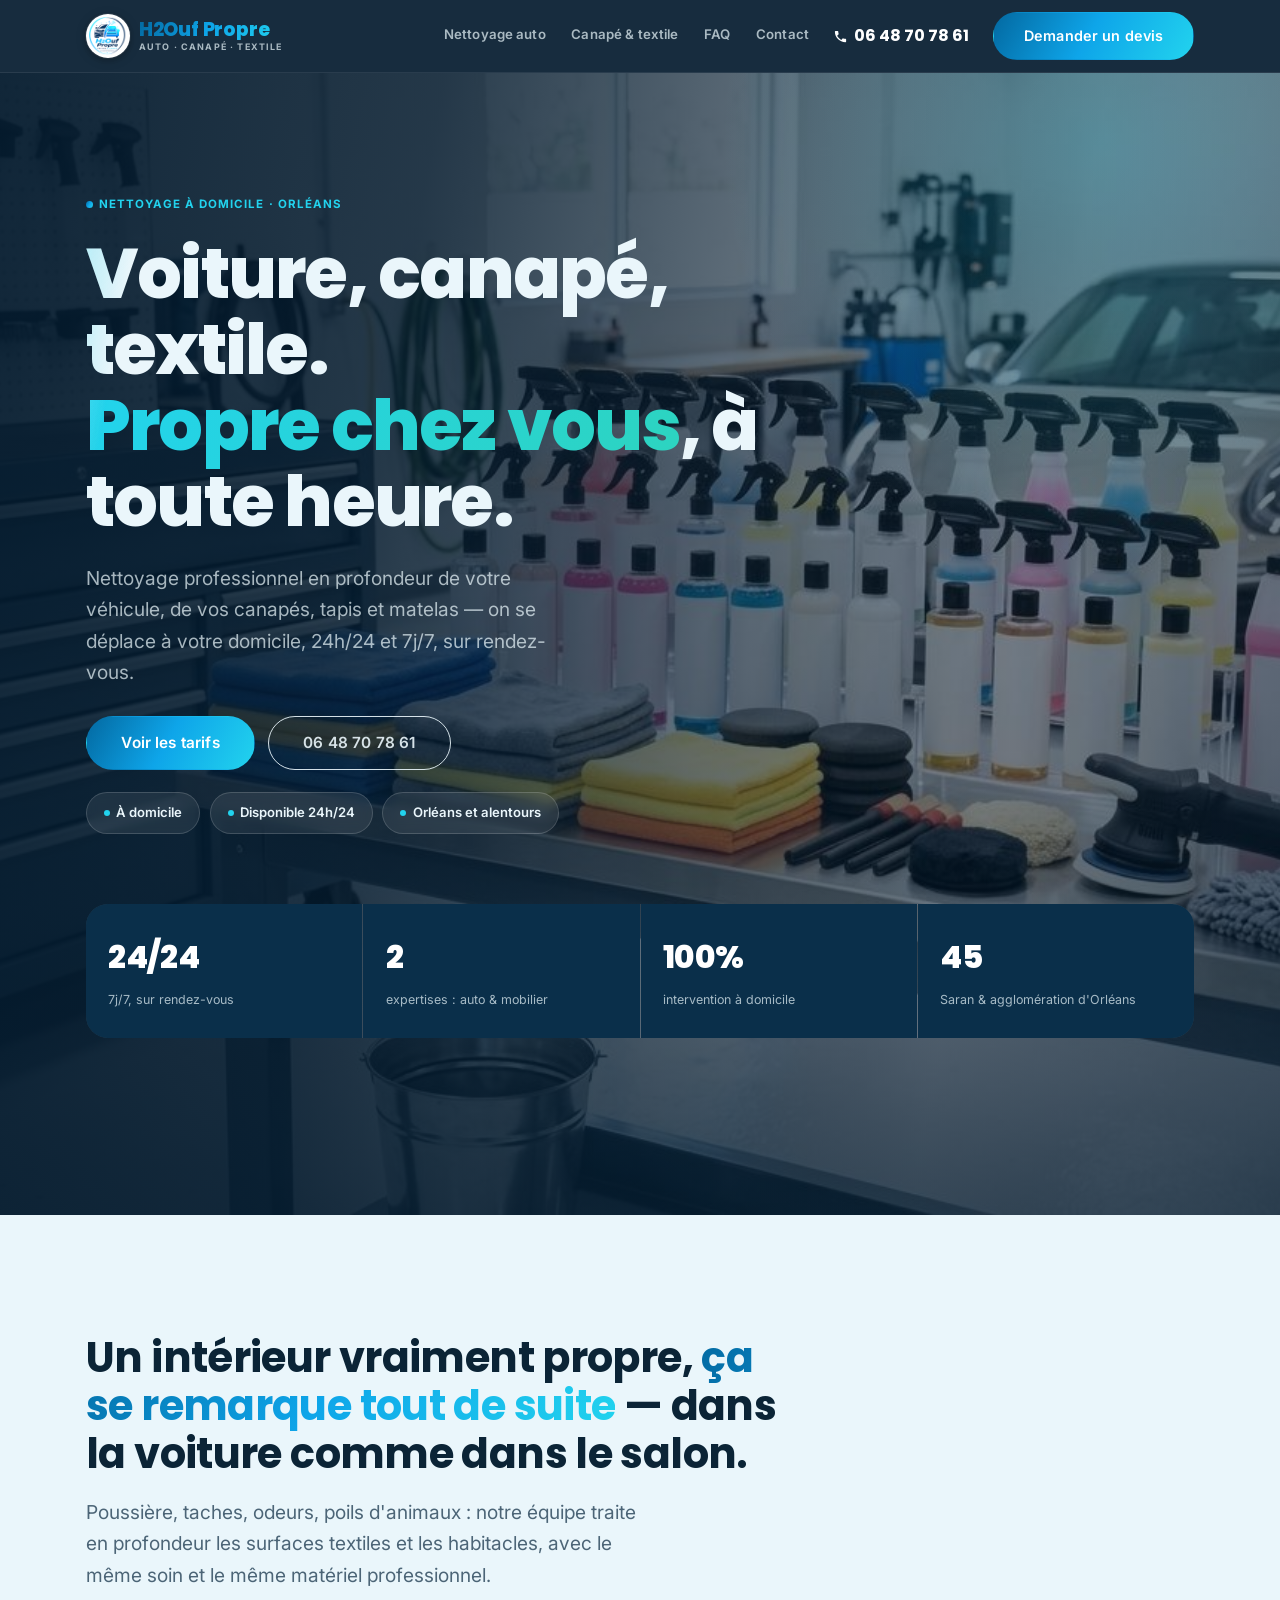
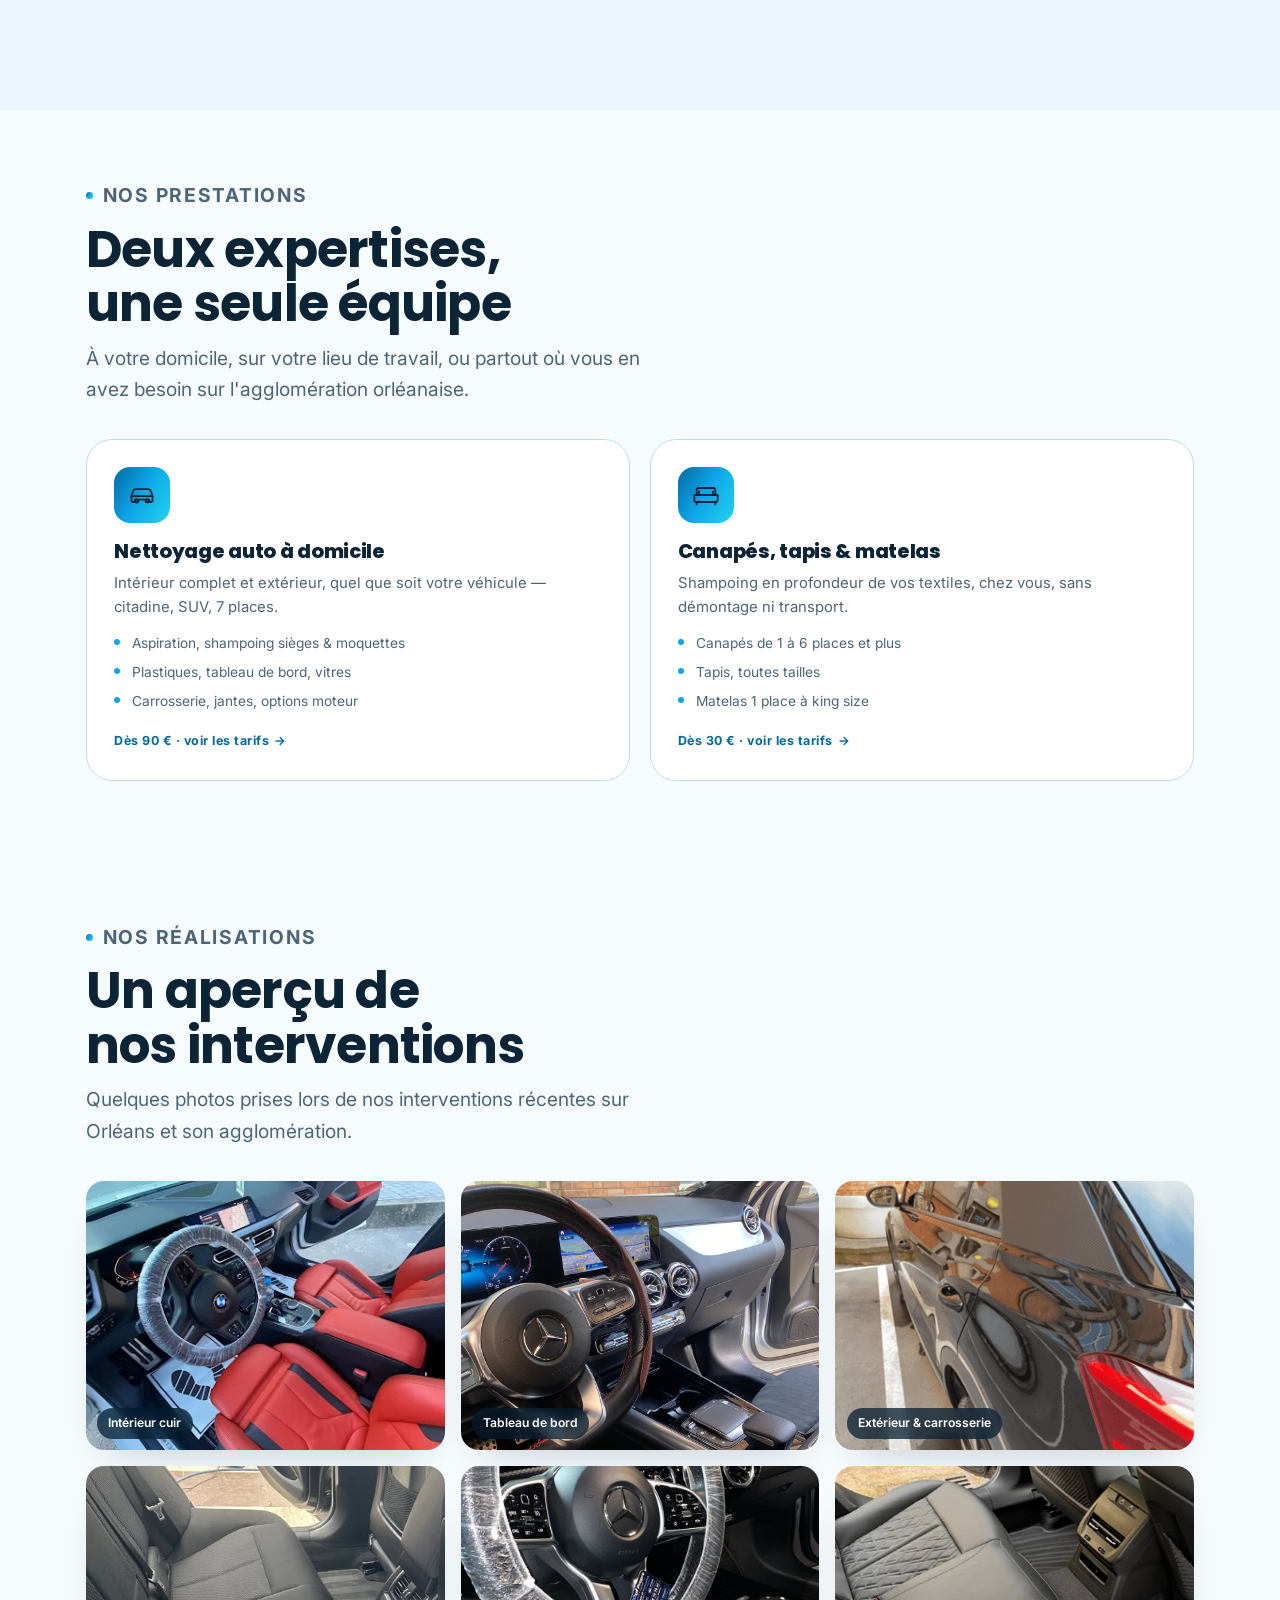
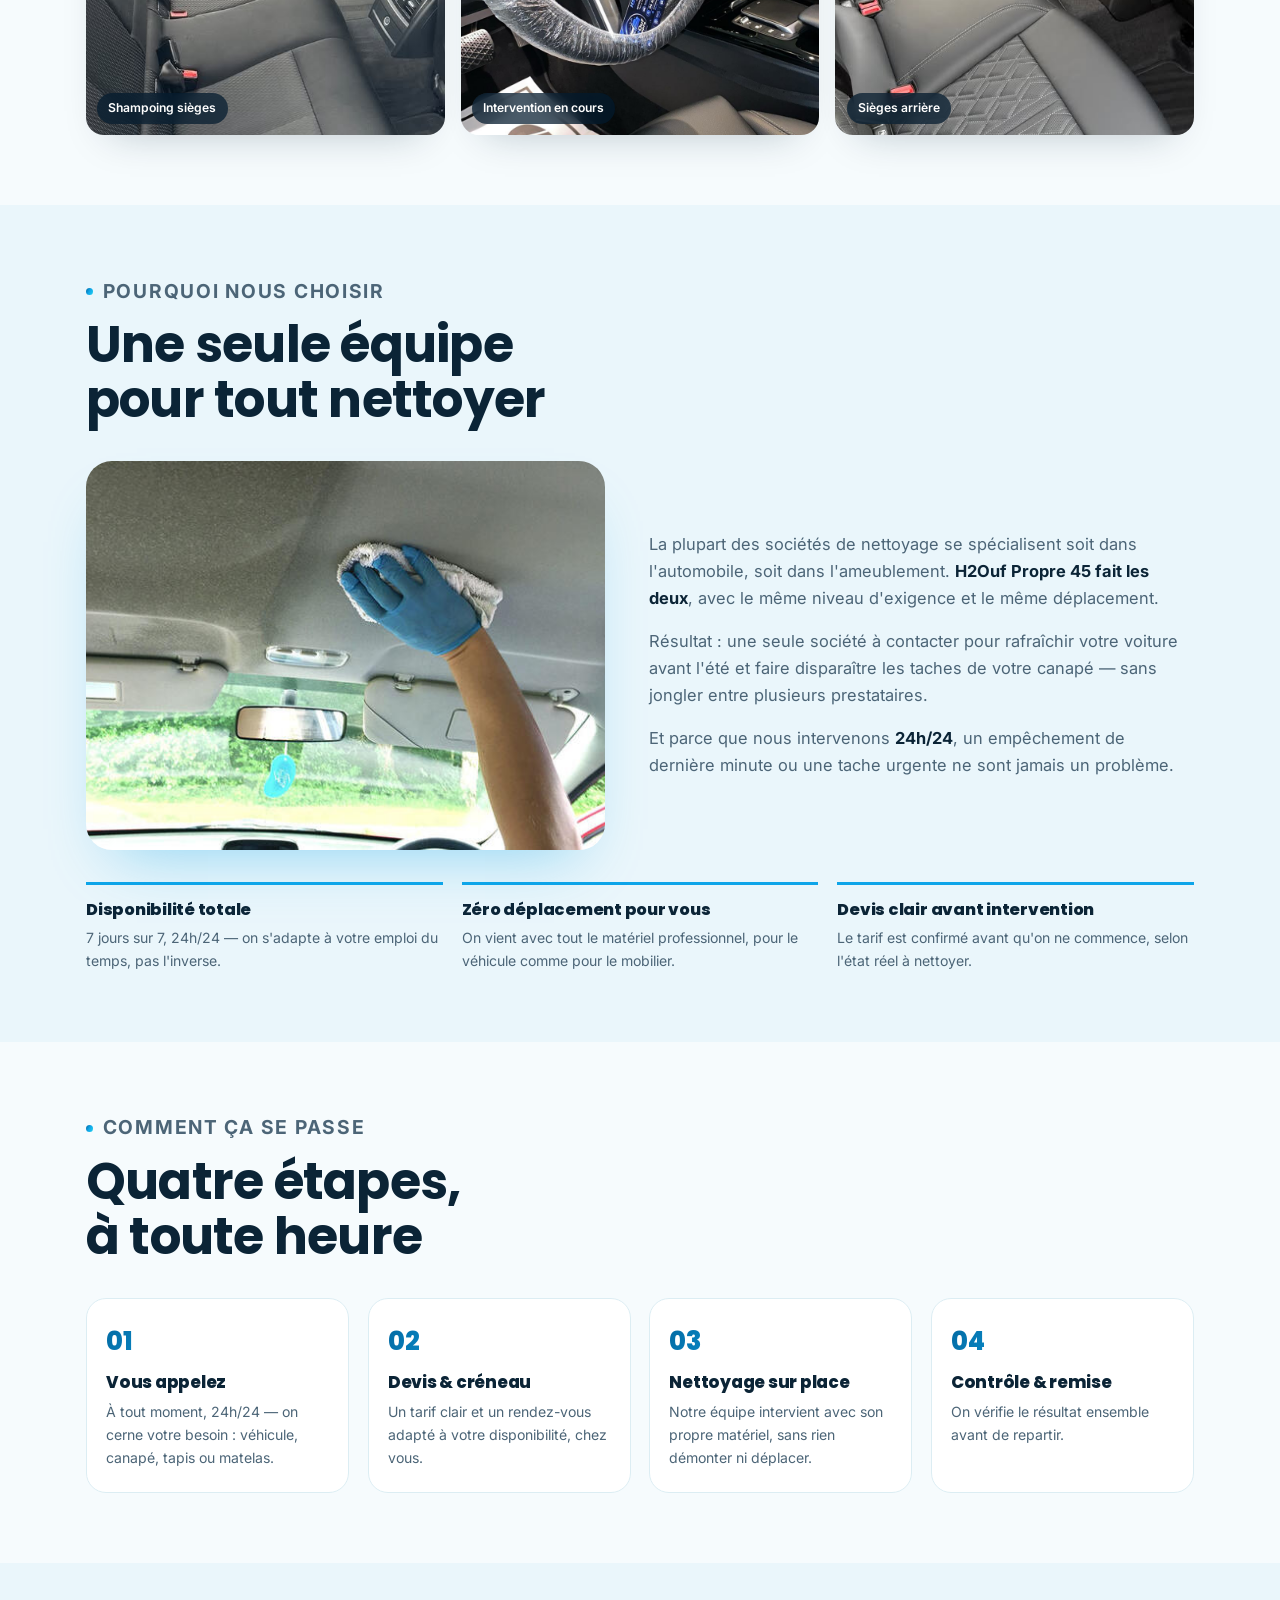
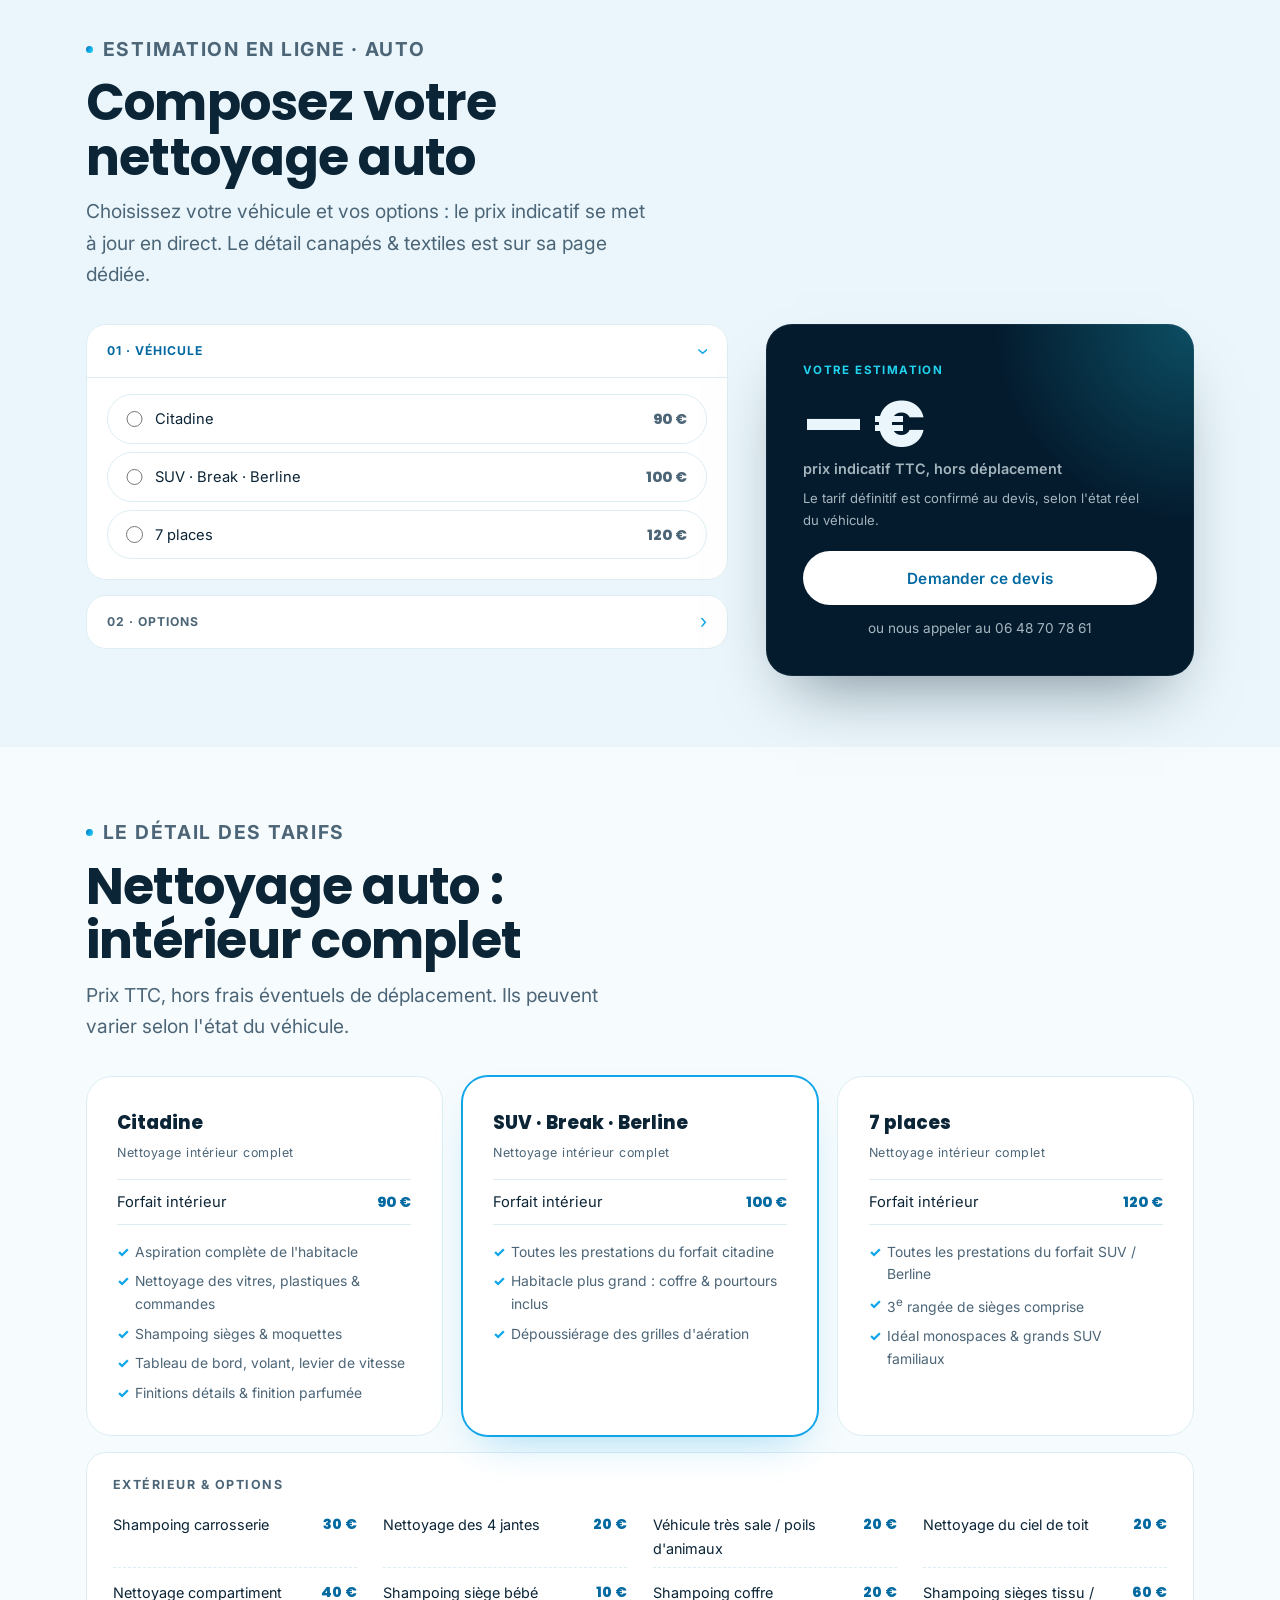
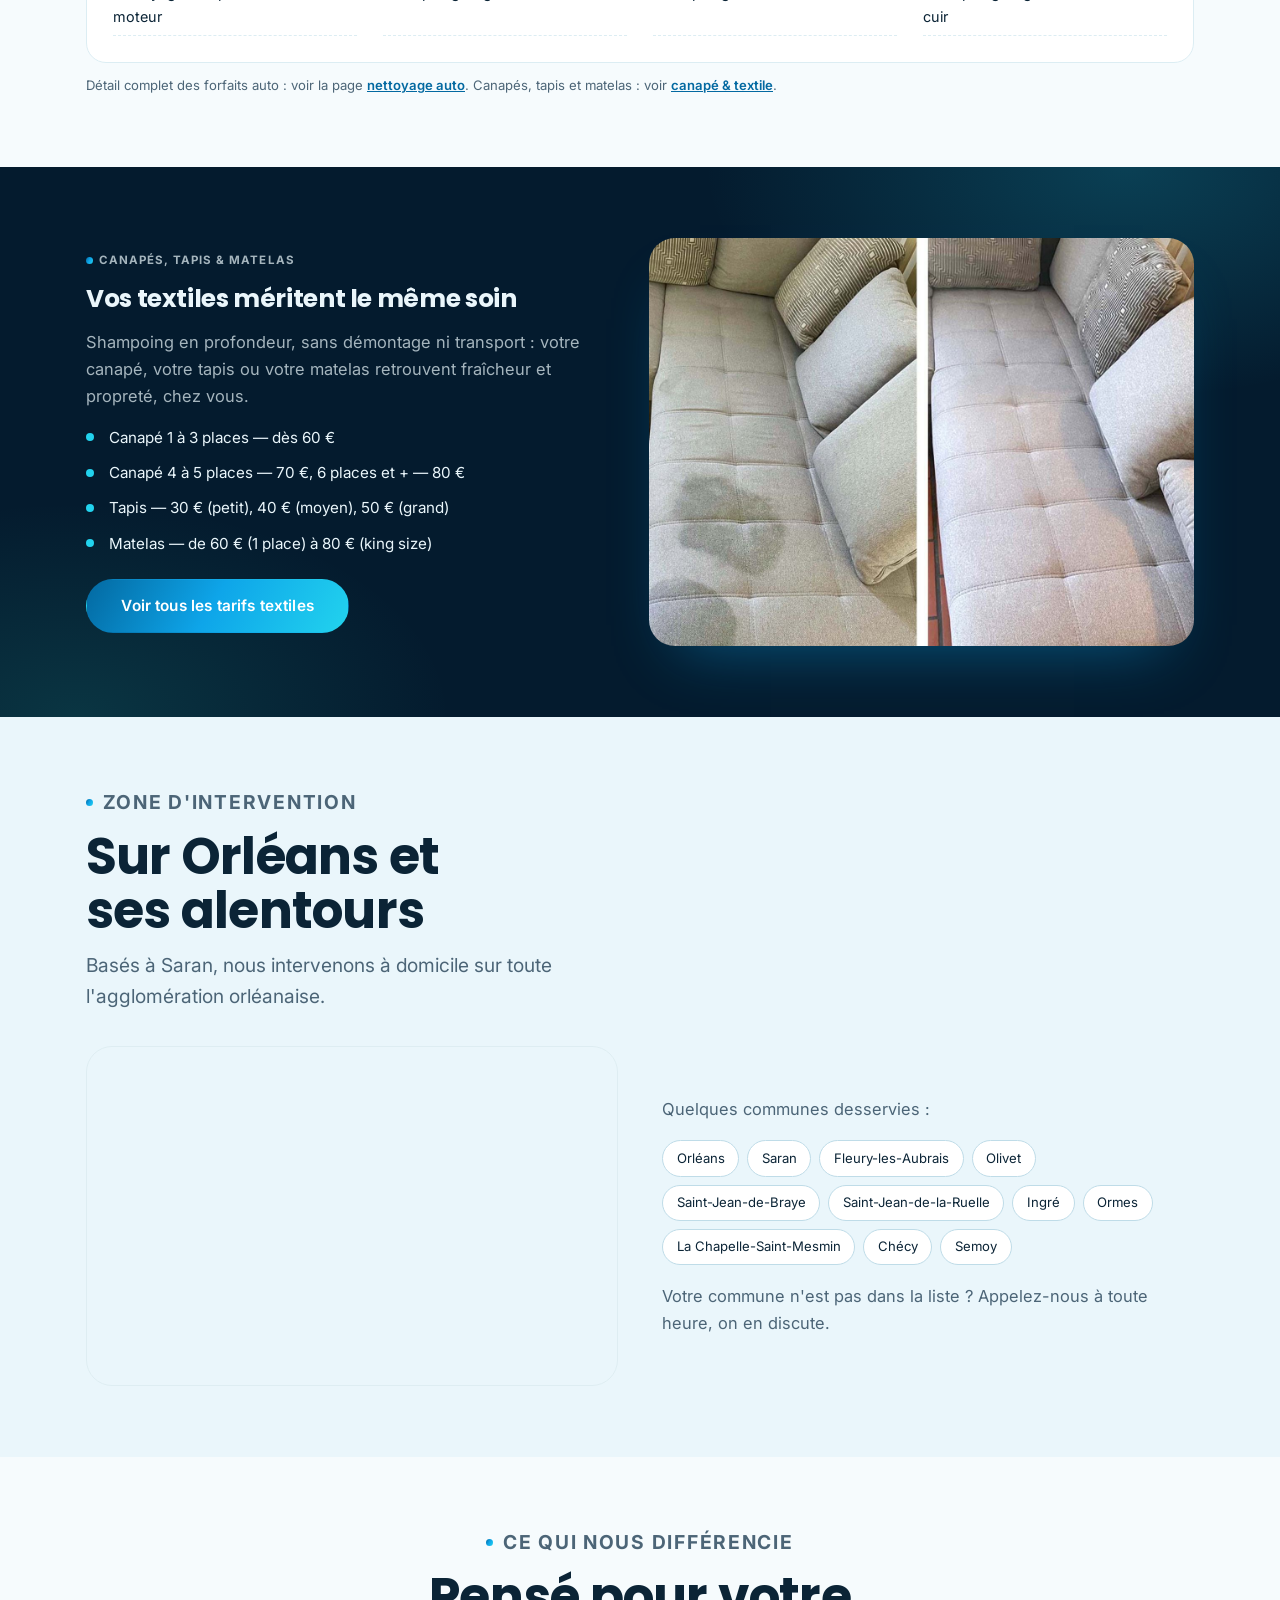
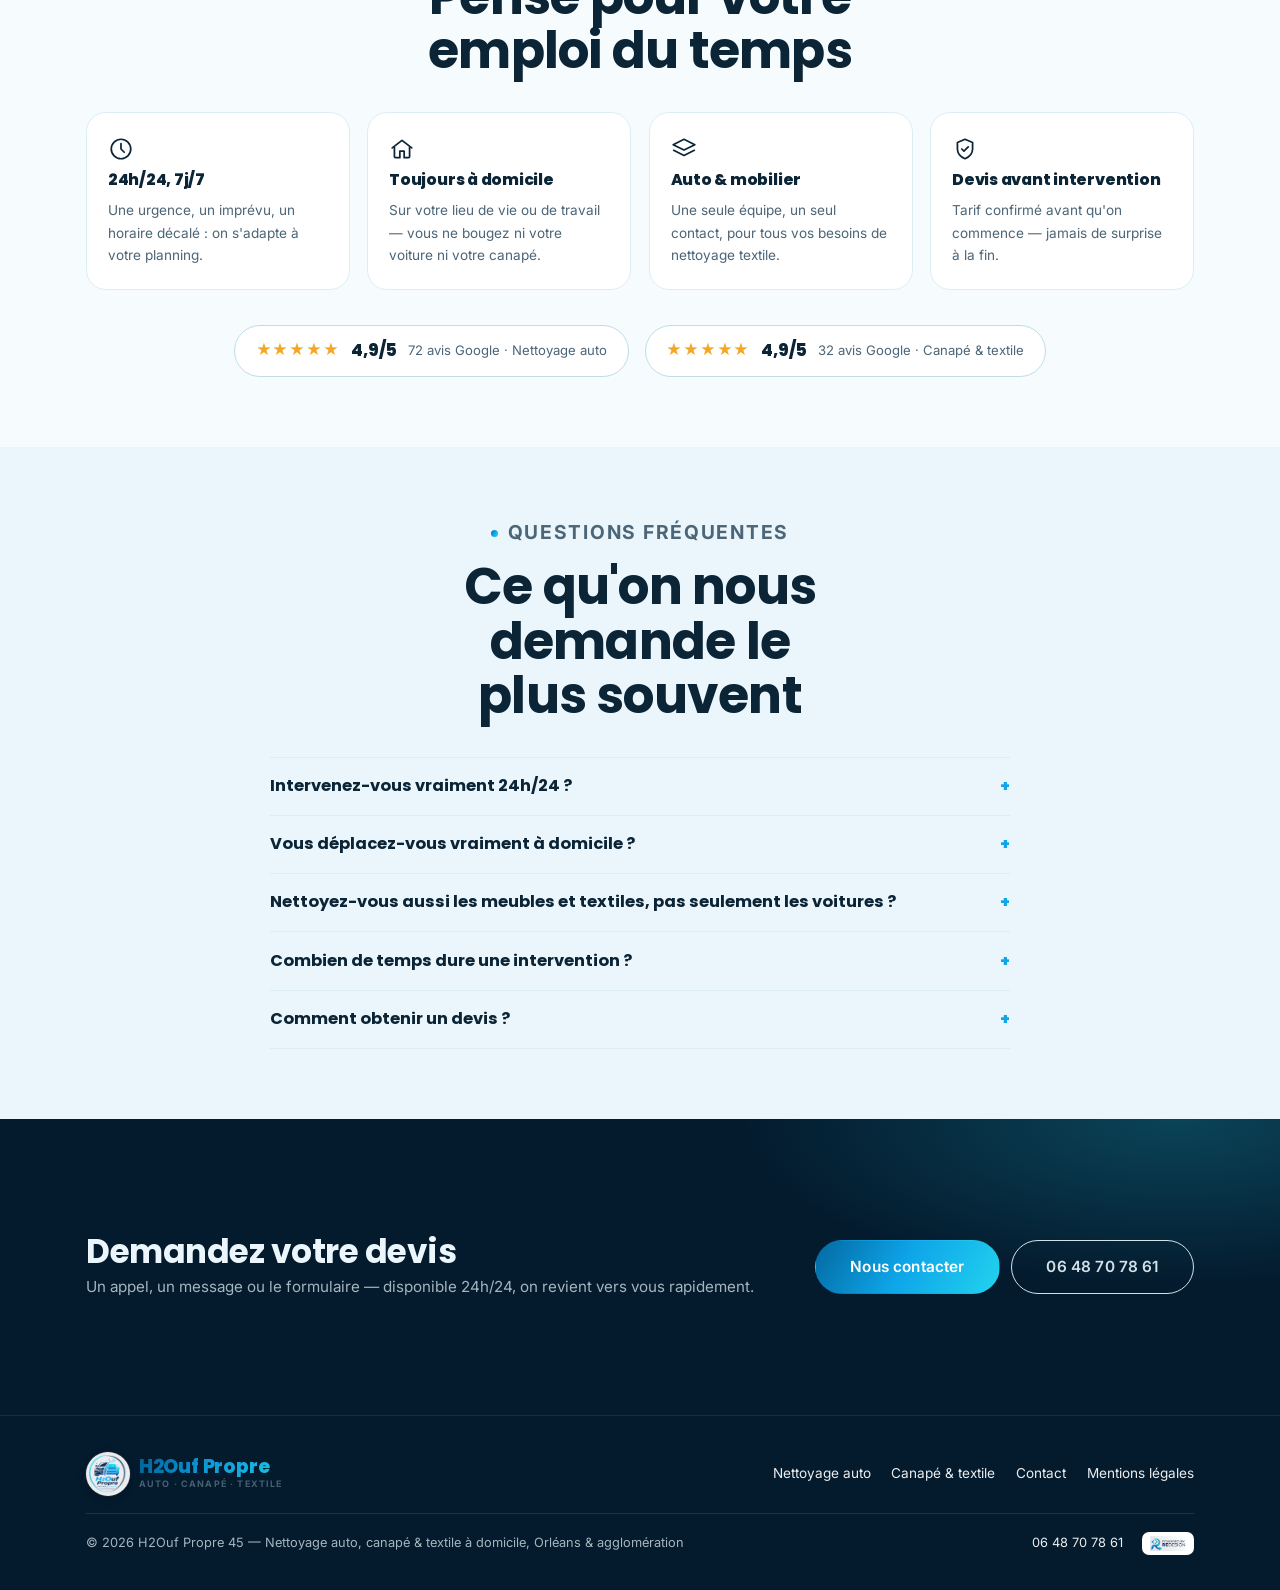
==== commit 5dc6b1a5: "Image de partage en JPEG raster + crédit Powered by Redesign en pied de page Remplace og-image.svg (" ====
--- a/index.html
+++ b/index.html
@@ -10,8 +10,11 @@
 <meta property="og:title" content="H2Ouf Propre 45 — Nettoyage auto, canapé &amp; textile à domicile" />
 <meta property="og:description" content="Intervention 24h/24 sur Orléans et son agglomération. Auto, canapés, tapis, matelas — nettoyage professionnel chez vous." />
 <meta property="og:type" content="website" />
-<meta property="og:image" content="https://h2oufpropre45.fr/assets/og-image.svg" />
+<meta property="og:image" content="https://h2oufpropre45.fr/assets/og-image.jpg" />
+<meta property="og:image:width" content="1200" />
+<meta property="og:image:height" content="630" />
 <meta name="twitter:card" content="summary_large_image" />
+<meta name="twitter:image" content="https://h2oufpropre45.fr/assets/og-image.jpg" />
 <link rel="canonical" href="https://h2oufpropre45.fr/" />
 
 <script type="application/ld+json">
@@ -512,7 +515,10 @@
     </div>
     <div class="foot__bottom">
       <span>© 2026 H2Ouf Propre 45 — Nettoyage auto, canapé &amp; textile à domicile, Orléans &amp; agglomération</span>
-      <a href="tel:+33648707861">06 48 70 78 61</a>
+      <div class="foot__bottom-right">
+        <a href="tel:+33648707861">06 48 70 78 61</a>
+        <span class="foot__credit"><img src="assets/redesign-logo.jpg" alt="Powered by Redesign" width="200" height="84" loading="lazy" /></span>
+      </div>
     </div>
   </div>
 </footer>
--- a/assets/style.css
+++ b/assets/style.css
@@ -474,6 +474,13 @@
 .foot__bottom { display: flex; flex-wrap: wrap; justify-content: space-between; gap: 0.6rem 2rem; align-items: center; font-size: 0.8rem; border-top: 1px solid rgba(255,255,255,0.1); padding-top: 1.1rem; }
 .foot a { color: #fff; text-decoration: none; opacity: 0.92; }
 .foot a:hover { opacity: 1; }
+.foot__bottom-right { display: flex; flex-wrap: wrap; align-items: center; gap: 1rem 1.2rem; }
+.foot__credit {
+  display: inline-flex; align-items: center;
+  background: #fff; border-radius: 7px; padding: 4px 8px;
+  line-height: 0;
+}
+.foot__credit img { display: block; height: 15px; width: auto; }
 
 /* ---------- mobile call FAB ---------- */
 .call-fab {
